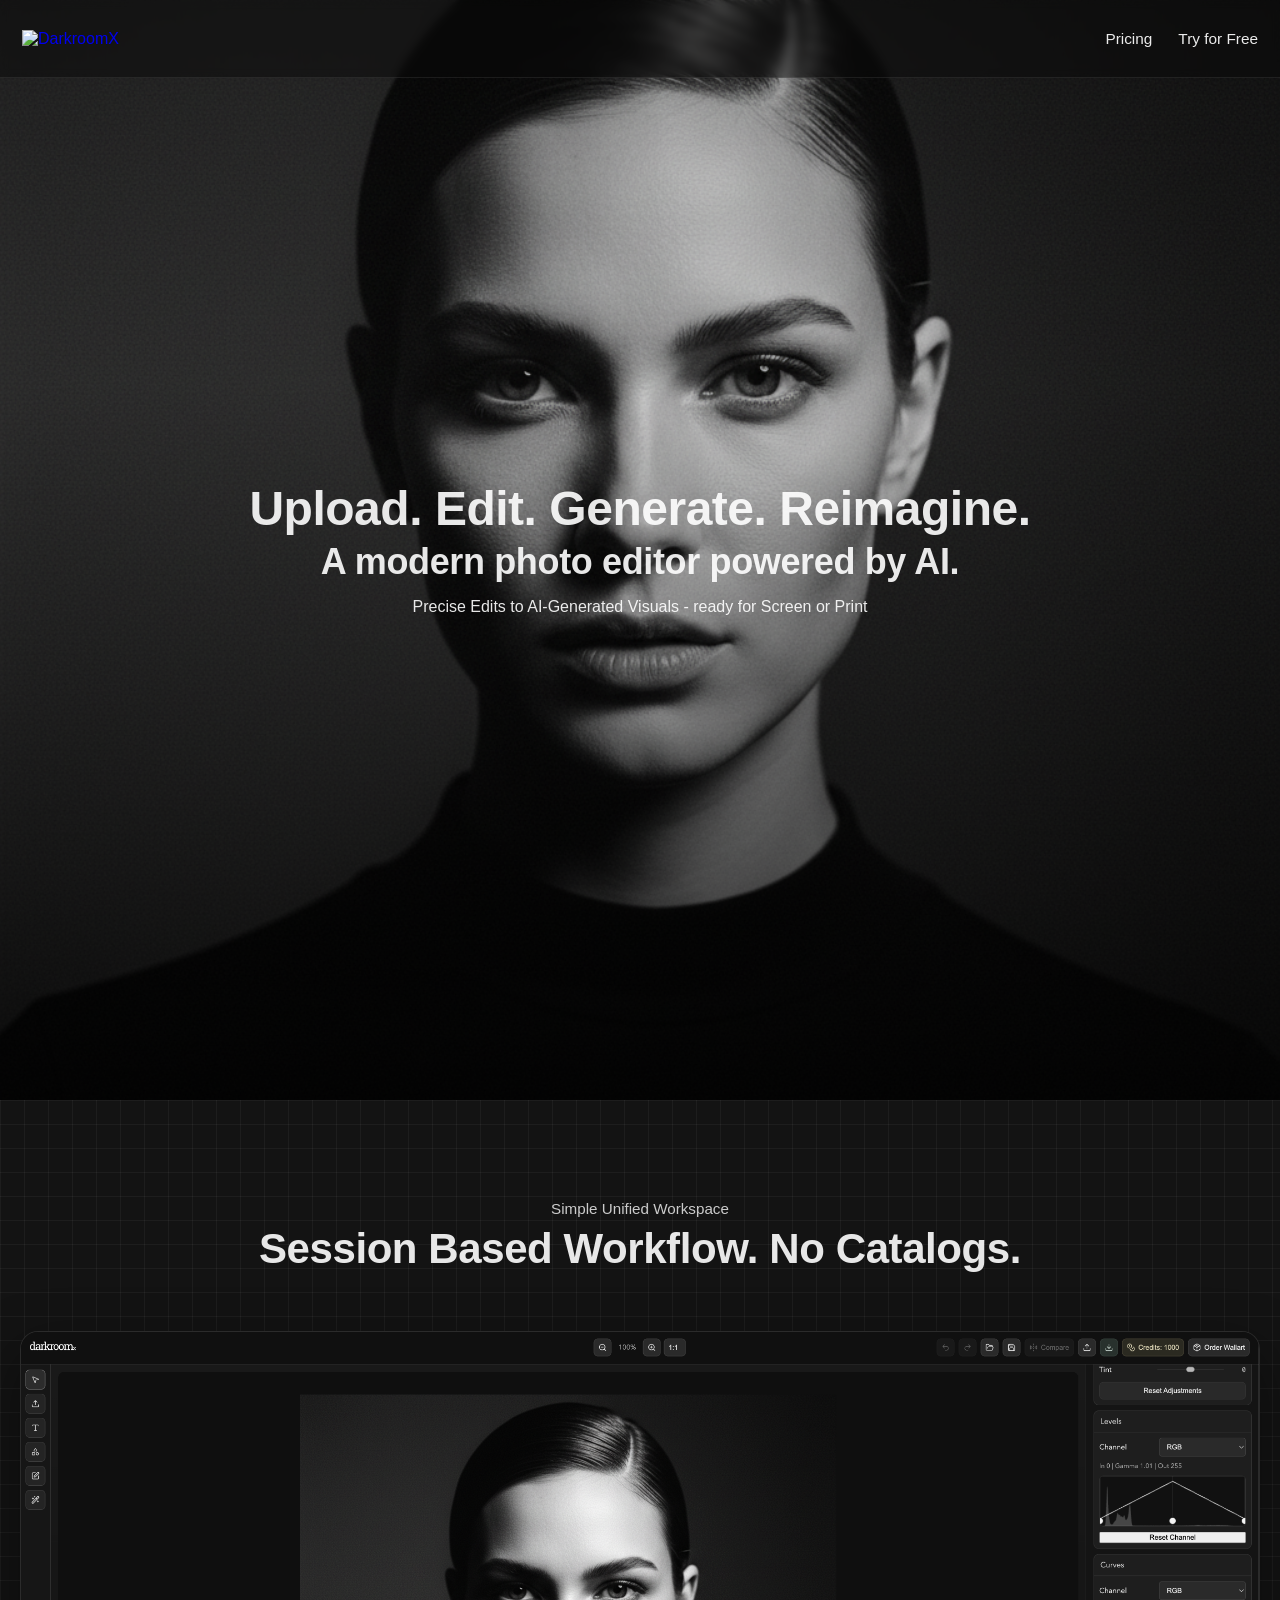
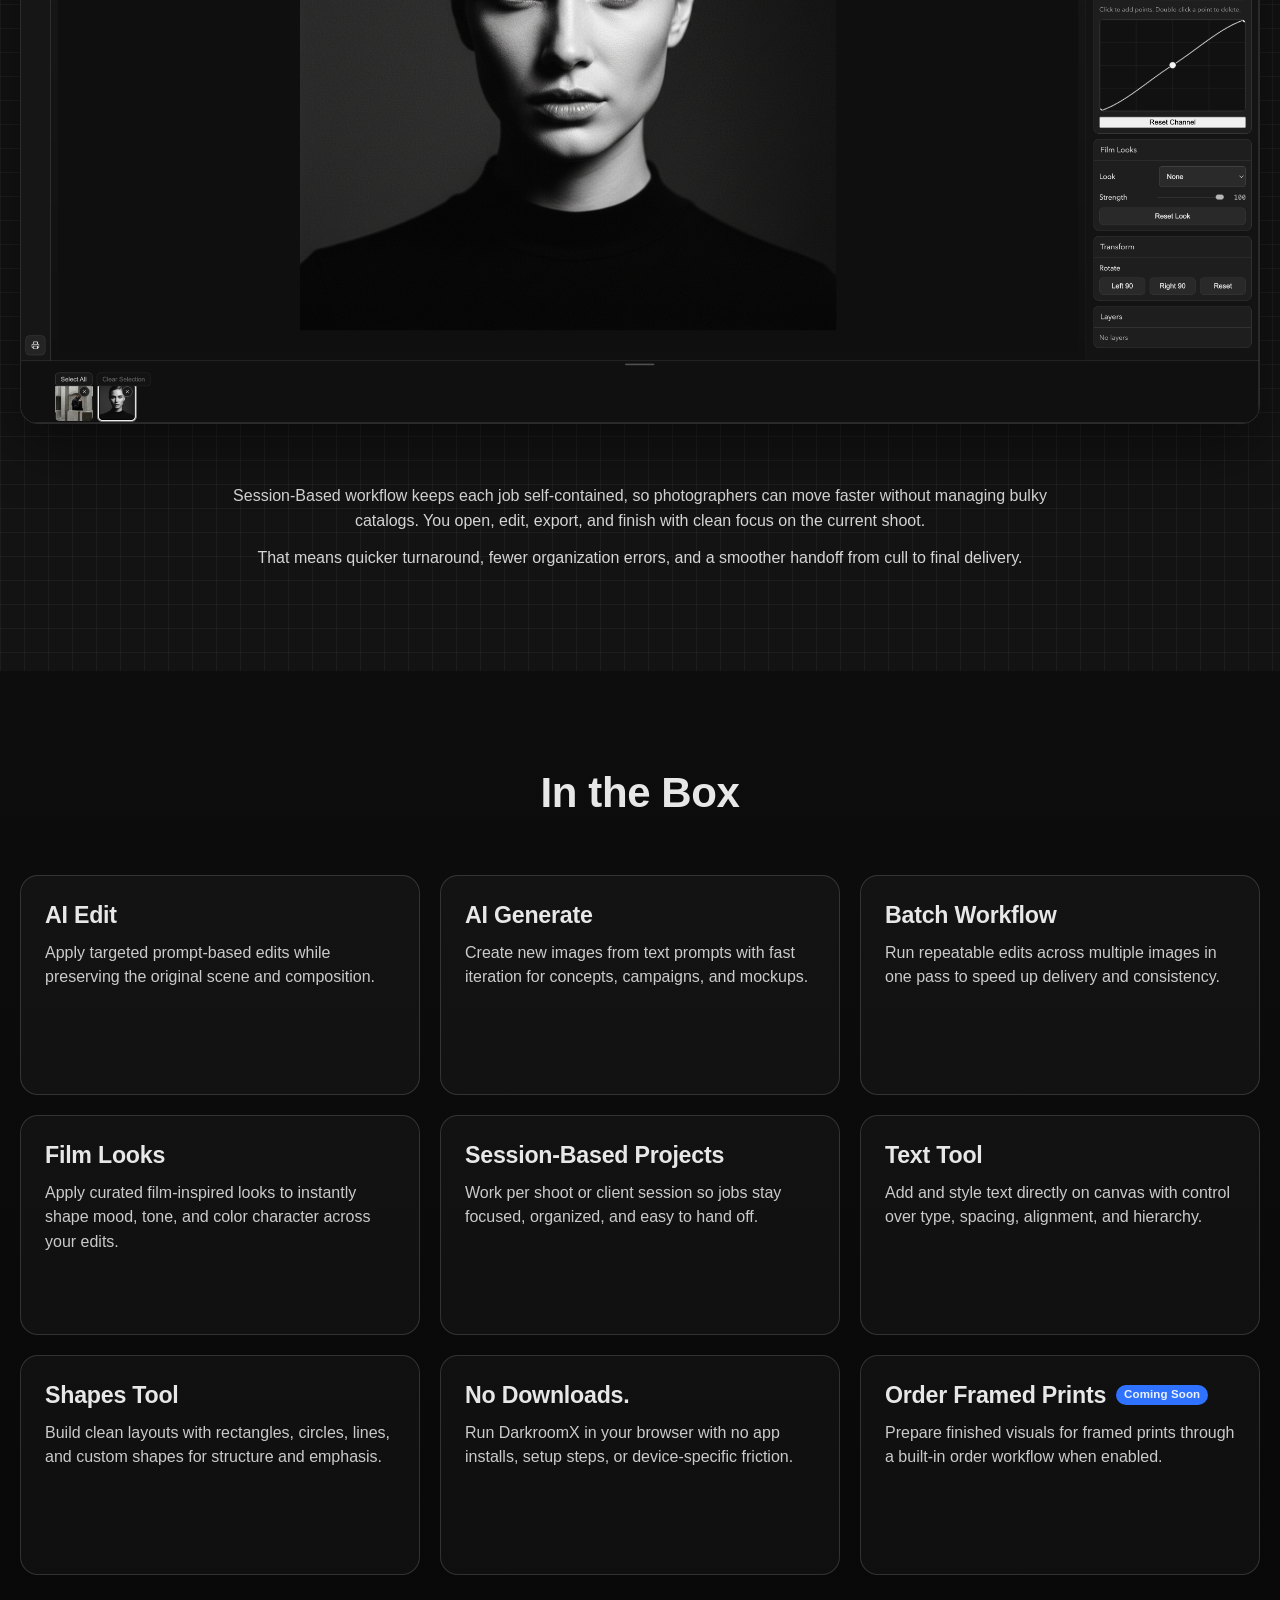
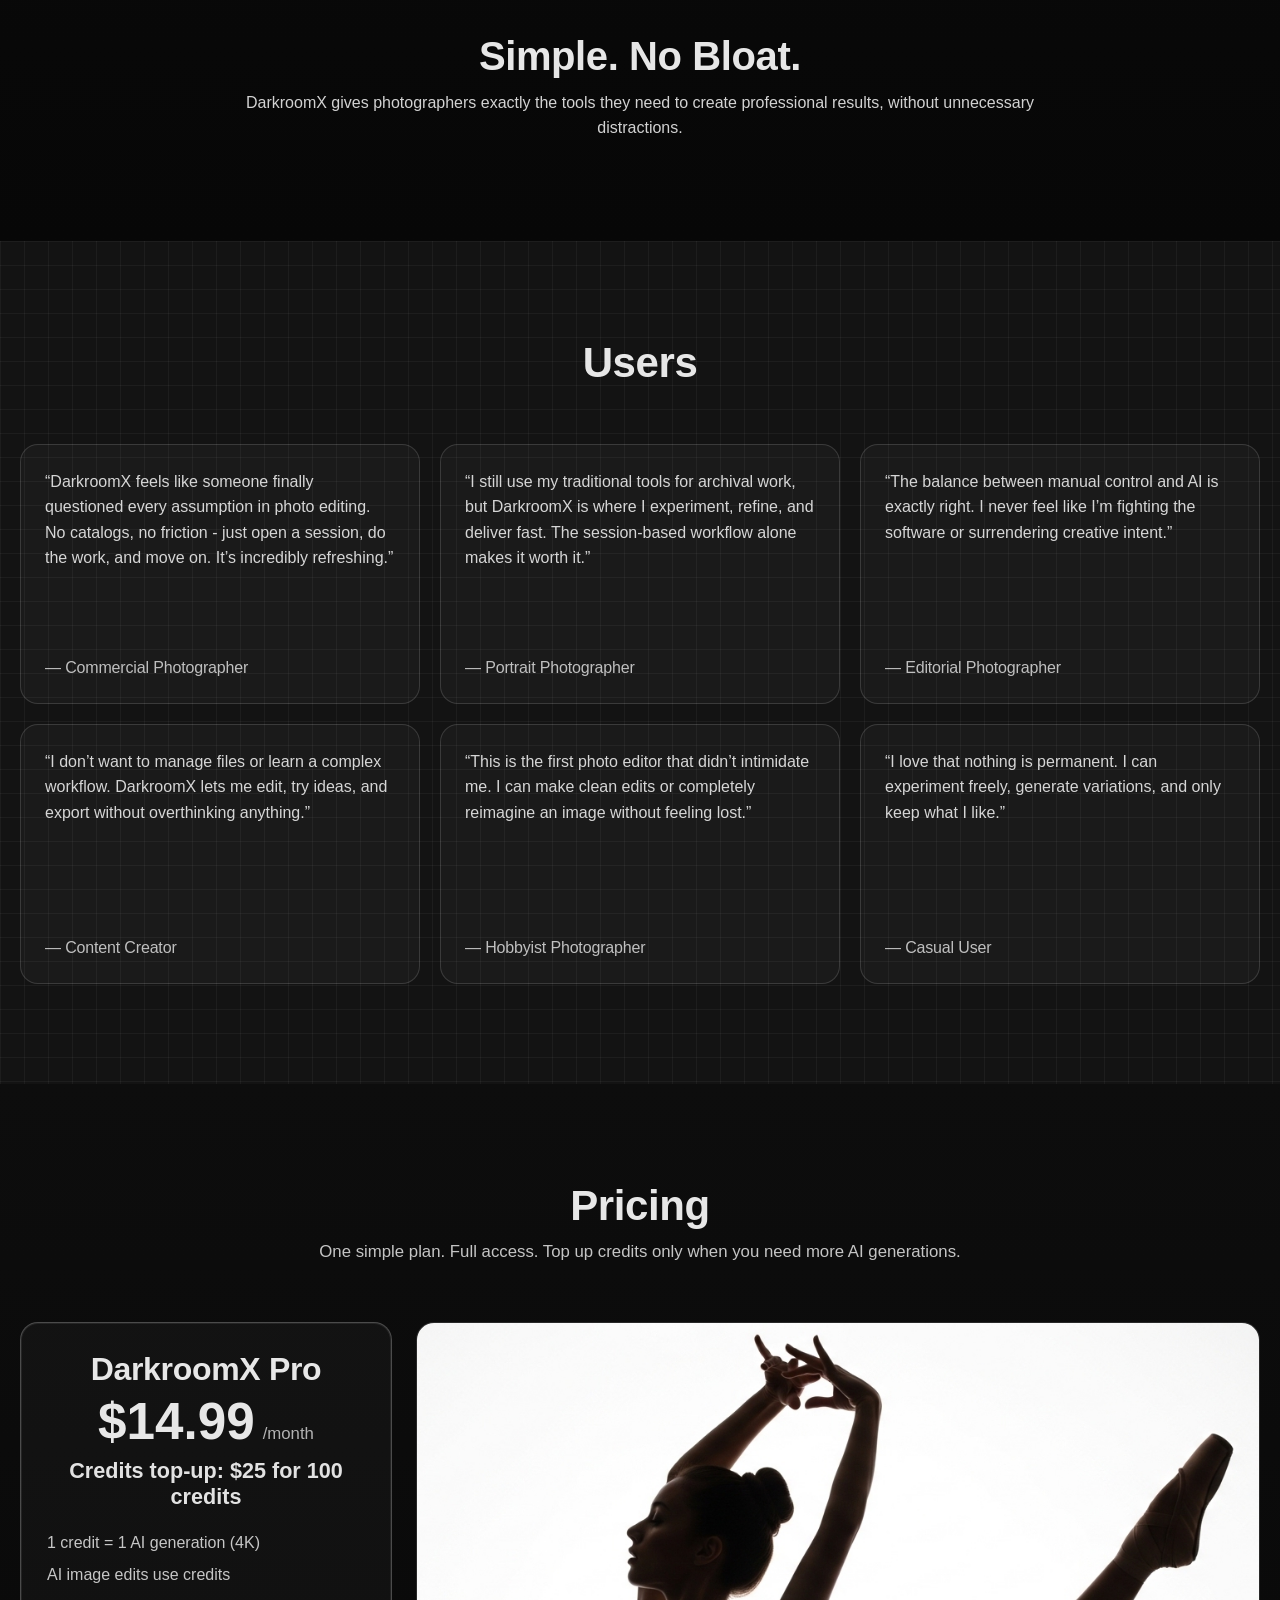
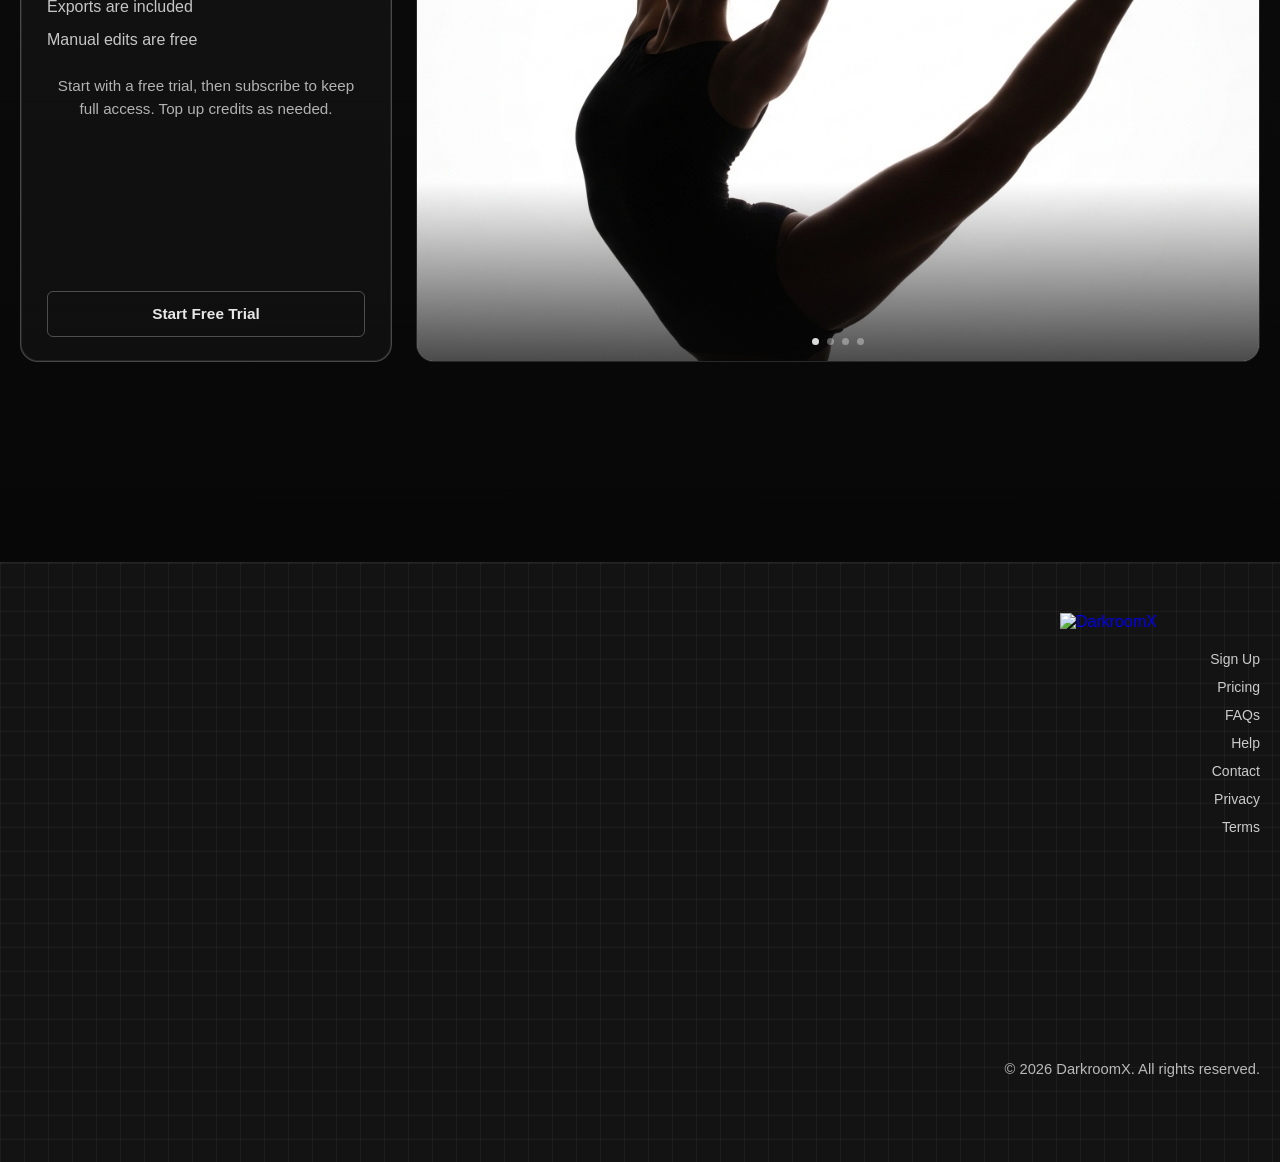
==== index.html @ 685188e3 "Update feature card to No Downloads copy" ====
<!doctype html>
<html lang="en">
  <head>
    <meta charset="UTF-8" />
    <meta name="viewport" content="width=device-width, initial-scale=1.0" />
    <title>DarkroomX - AI Photo Editor for Modern Photography</title>
    <meta
      name="description"
      content="Edit, Generate, and Reimagine Photos with DarkroomX. A modern AI-powered Photo Editor with Session-Based Workflow. No Catalogs. Zero Bloat."
    />
    <meta name="robots" content="index,follow" />
    <link rel="canonical" href="https://www.darkroomx.com/" />
    <meta property="og:type" content="website" />
    <meta property="og:site_name" content="DarkroomX" />
    <meta property="og:title" content="DarkroomX - AI Photo Editor for Modern Photography" />
    <meta
      property="og:description"
      content="Edit, Generate, and Reimagine Photos with DarkroomX. A modern AI-powered Photo Editor with Session-Based Workflow. No Catalogs. Zero Bloat."
    />
    <meta property="og:url" content="https://www.darkroomx.com/" />
    <meta property="og:image" content="https://www.darkroomx.com/assets/Share.png" />
    <meta property="og:image:alt" content="DarkroomX - AI Photo Editor for Modern Photography" />
    <meta name="twitter:card" content="summary_large_image" />
    <meta name="twitter:title" content="DarkroomX - AI Photo Editor for Modern Photography" />
    <meta
      name="twitter:description"
      content="Edit, Generate, and Reimagine Photos with DarkroomX. A modern AI-powered Photo Editor with Session-Based Workflow. No Catalogs. Zero Bloat."
    />
    <meta name="twitter:image" content="https://www.darkroomx.com/assets/Share.png" />
    <link rel="icon" type="image/svg+xml" href="/assets/darkroomx-favicon.svg" />
    <link rel="stylesheet" href="styles.css" />
  </head>
  <body class="landing-page">
    <main class="landing-shell">
      <header class="landing-nav">
        <a class="landing-brand" href="/" aria-label="DarkroomX Home">
          <img src="/assets/darkroomx-logo-white.svg" alt="DarkroomX" class="landing-brand-logo" />
        </a>
        <nav class="landing-nav-links" aria-label="Primary">
          <a href="#pricing">Pricing</a>
          <a class="landing-cta-link" href="/signup">Try for Free</a>
        </nav>
      </header>

      <section class="landing-hero" role="img" aria-label="DarkroomX hero image">
        <div class="landing-overlay"></div>
        <div class="landing-hero-copy">
          <h1>Upload. Edit. Generate. Reimagine.</h1>
          <h2>A modern photo editor powered by AI.</h2>
          <p>Precise Edits to AI-Generated Visuals - ready for Screen or Print</p>
        </div>
      </section>

      <section class="landing-app-ui" aria-label="DarkroomX app interface preview">
        <div class="landing-app-ui-copy">
          <p>Simple Unified Workspace</p>
          <h1>Session Based Workflow. No Catalogs.</h1>
        </div>
        <div class="landing-app-ui-inner" data-reveal>
          <img src="/assets/app-ui-02.png" alt="DarkroomX app interface" class="landing-app-ui-image" />
        </div>
        <div class="landing-app-ui-copy landing-app-ui-copy-bottom">
          <p>
            Session-Based workflow keeps each job self-contained, so photographers can move faster without managing bulky catalogs. You open, edit, export, and finish with clean focus on the current shoot.
          </p>
          <p>
            That means quicker turnaround, fewer organization errors, and a smoother handoff from cull to final delivery.
          </p>
        </div>
      </section>

      <section class="landing-features" aria-label="DarkroomX features">
        <div class="landing-features-inner">
          <div class="landing-features-copy">
            <h1>In the Box</h1>
          </div>

          <div class="landing-features-grid">
            <article class="landing-feature-card">
              <h3>AI Edit</h3>
              <p>Apply targeted prompt-based edits while preserving the original scene and composition.</p>
            </article>
            <article class="landing-feature-card">
              <h3>AI Generate</h3>
              <p>Create new images from text prompts with fast iteration for concepts, campaigns, and mockups.</p>
            </article>
            <article class="landing-feature-card">
              <h3>Batch Workflow</h3>
              <p>Run repeatable edits across multiple images in one pass to speed up delivery and consistency.</p>
            </article>
            <article class="landing-feature-card">
              <h3>Film Looks</h3>
              <p>Apply curated film-inspired looks to instantly shape mood, tone, and color character across your edits.</p>
            </article>
            <article class="landing-feature-card">
              <h3>Session-Based Projects</h3>
              <p>Work per shoot or client session so jobs stay focused, organized, and easy to hand off.</p>
            </article>
            <article class="landing-feature-card">
              <h3>Text Tool</h3>
              <p>Add and style text directly on canvas with control over type, spacing, alignment, and hierarchy.</p>
            </article>
            <article class="landing-feature-card">
              <h3>Shapes Tool</h3>
              <p>Build clean layouts with rectangles, circles, lines, and custom shapes for structure and emphasis.</p>
            </article>
            <article class="landing-feature-card">
              <h3>No Downloads.</h3>
              <p>Run DarkroomX in your browser with no app installs, setup steps, or device-specific friction.</p>
            </article>
            <article class="landing-feature-card">
              <div class="landing-feature-title-row">
                <h3>Order Framed Prints</h3>
                <span class="landing-feature-badge">Coming Soon</span>
              </div>
              <p>Prepare finished visuals for framed prints through a built-in order workflow when enabled.</p>
            </article>
          </div>

          <div class="landing-features-footer">
            <h2>Simple. No Bloat.</h2>
            <p>
              DarkroomX gives photographers exactly the tools they need to create professional results, without unnecessary distractions.
            </p>
          </div>
        </div>
      </section>

      <section class="landing-users" aria-label="DarkroomX users">
        <div class="landing-users-inner">
          <div class="landing-users-copy">
            <h1>Users</h1>
          </div>

          <div class="landing-users-grid">
            <article class="landing-user-card">
              <p>
                “DarkroomX feels like someone finally questioned every assumption in photo editing. No catalogs, no friction - just open a session, do the work, and move on. It’s incredibly refreshing.”
              </p>
              <h3>— Commercial Photographer</h3>
            </article>

            <article class="landing-user-card">
              <p>
                “I still use my traditional tools for archival work, but DarkroomX is where I experiment, refine, and deliver fast. The session-based workflow alone makes it worth it.”
              </p>
              <h3>— Portrait Photographer</h3>
            </article>

            <article class="landing-user-card">
              <p>
                “The balance between manual control and AI is exactly right. I never feel like I’m fighting the software or surrendering creative intent.”
              </p>
              <h3>— Editorial Photographer</h3>
            </article>

            <article class="landing-user-card">
              <p>
                “I don’t want to manage files or learn a complex workflow. DarkroomX lets me edit, try ideas, and export without overthinking anything.”
              </p>
              <h3>— Content Creator</h3>
            </article>

            <article class="landing-user-card">
              <p>
                “This is the first photo editor that didn’t intimidate me. I can make clean edits or completely reimagine an image without feeling lost.”
              </p>
              <h3>— Hobbyist Photographer</h3>
            </article>

            <article class="landing-user-card">
              <p>
                “I love that nothing is permanent. I can experiment freely, generate variations, and only keep what I like.”
              </p>
              <h3>— Casual User</h3>
            </article>
          </div>
        </div>
      </section>

      <section id="pricing" class="landing-pricing" aria-label="DarkroomX pricing">
        <div class="landing-pricing-inner">
          <div class="landing-pricing-copy">
            <h1>Pricing</h1>
            <p>One simple plan. Full access. Top up credits only when you need more AI generations.</p>
          </div>

          <div class="landing-pricing-layout">
            <article class="landing-pricing-card landing-pricing-single-card is-featured">
              <h3>DarkroomX Pro</h3>
              <div class="landing-pricing-price">$14.99<span>/month</span></div>
              <div class="landing-pricing-credits">Credits top-up: $25 for 100 credits</div>
              <ul>
                <li>1 credit = 1 AI generation (4K)</li>
                <li>AI image edits use credits</li>
                <li>Exports are included</li>
                <li>Manual edits are free</li>
              </ul>
              <p class="landing-pricing-note">Start with a free trial, then subscribe to keep full access. Top up credits as needed.</p>
              <div class="landing-pricing-actions">
                <a href="/signup" class="landing-pricing-btn">Start Free Trial</a>
              </div>
            </article>

            <aside class="pricing-slideshow" aria-label="DarkroomX gallery preview">
              <div class="pricing-slideshow-track" id="landingPricingSlideshowTrack">
                <img class="pricing-slide is-active" src="/assets/slideshow/02.jpeg" alt="DarkroomX example image 02" loading="eager" decoding="async" />
                <img class="pricing-slide" src="/assets/slideshow/07.jpeg" alt="DarkroomX example image 07" loading="lazy" decoding="async" />
                <img class="pricing-slide" src="/assets/slideshow/08.jpeg" alt="DarkroomX example image 08" loading="lazy" decoding="async" />
                <img class="pricing-slide" src="/assets/slideshow/09.jpeg" alt="DarkroomX example image 09" loading="lazy" decoding="async" />
              </div>
              <div class="pricing-slideshow-dots" id="landingPricingSlideshowDots" aria-hidden="true">
                <span class="is-active"></span>
                <span></span>
                <span></span>
                <span></span>
              </div>
            </aside>
          </div>
        </div>
      </section>

      <footer class="landing-footer" aria-label="DarkroomX footer">
        <div class="landing-footer-inner">
          <div class="landing-footer-top">
            <a class="landing-footer-logo-link" href="/" aria-label="DarkroomX Home">
              <img src="/assets/darkroomx-logo-white.svg" alt="DarkroomX" class="landing-footer-logo" />
            </a>
            <nav class="landing-footer-links" aria-label="Footer">
              <a href="/signup">Sign Up</a>
              <a href="#pricing">Pricing</a>
              <a href="/faqs">FAQs</a>
              <a href="/help">Help</a>
              <a href="/contact">Contact</a>
              <a href="/privacy">Privacy</a>
              <a href="/terms">Terms</a>
            </nav>
          </div>
          <div class="landing-footer-bottom">
            <p>© <span id="footerYear"></span> DarkroomX. All rights reserved.</p>
          </div>
        </div>
      </footer>
    </main>
    <script>
      (() => {
        const nav = document.querySelector(".landing-nav");
        if (!nav) return;

        let lastScrollY = window.scrollY || 0;
        const delta = 8;
        const topRevealThreshold = 80;

        const onScroll = () => {
          const currentY = window.scrollY || 0;
          const diff = currentY - lastScrollY;

          if (currentY <= topRevealThreshold) {
            nav.classList.remove("is-hidden");
            lastScrollY = currentY;
            return;
          }

          if (Math.abs(diff) < delta) return;

          if (diff > 0) {
            nav.classList.add("is-hidden");
          } else {
            nav.classList.remove("is-hidden");
          }

          lastScrollY = currentY;
        };

        window.addEventListener("scroll", onScroll, { passive: true });

        const revealItems = document.querySelectorAll("[data-reveal]");
        if (revealItems.length > 0) {
          if ("IntersectionObserver" in window) {
            const observer = new IntersectionObserver(
              (entries, obs) => {
                entries.forEach((entry) => {
                  if (!entry.isIntersecting) return;
                  entry.target.classList.add("is-visible");
                  obs.unobserve(entry.target);
                });
              },
              { threshold: 0.2, rootMargin: "0px 0px -8% 0px" },
            );
            revealItems.forEach((item) => observer.observe(item));
          } else {
            revealItems.forEach((item) => item.classList.add("is-visible"));
          }
        }

        const footerYear = document.getElementById("footerYear");
        if (footerYear) {
          footerYear.textContent = String(new Date().getFullYear());
        }

        const slideshowTrack = document.getElementById("landingPricingSlideshowTrack");
        const slideEls = slideshowTrack ? Array.from(slideshowTrack.querySelectorAll(".pricing-slide")) : [];
        const dotWrap = document.getElementById("landingPricingSlideshowDots");
        const dotEls = dotWrap ? Array.from(dotWrap.querySelectorAll("span")) : [];
        let activeSlide = 0;
        let slideTimer = null;

        const setActiveSlide = (index) => {
          if (!slideEls.length) return;
          activeSlide = (index + slideEls.length) % slideEls.length;
          slideEls.forEach((slide, i) => {
            slide.classList.toggle("is-active", i === activeSlide);
          });
          dotEls.forEach((dot, i) => {
            dot.classList.toggle("is-active", i === activeSlide);
          });
        };

        const startSlideShow = () => {
          if (slideEls.length <= 1) return;
          if (slideTimer) window.clearInterval(slideTimer);
          slideTimer = window.setInterval(() => {
            setActiveSlide(activeSlide + 1);
          }, 4200);
        };

        startSlideShow();
      })();
    </script>
  </body>
</html>
---- styles.css ----
:root {
  --bg: #141414;
  --bg-elevated: #1e1e1e;
  --line: #343434;
  --text: #ebebeb;
  --text-dim: #a3a3a3;
  --highlight: #8f8f8f;
  --toolbar-width: 58px;
  --filmstrip-height: 136px;
  --thumb-size: 100px;
  --soft-white: rgba(255, 255, 255, 0.9);
}

* {
  box-sizing: border-box;
}

html,
body {
  margin: 0;
  height: 100%;
  font-family: "Avenir Next", "Segoe UI", sans-serif;
  background: linear-gradient(180deg, #1a1a1a 0%, #101010 100%);
  color: var(--text);
  font-size: 1rem;
}

.landing-page,
.common-page {
  font-family: "Helvetica Neue", Helvetica, Inter, Arial, sans-serif;
  color: var(--soft-white);
}

.landing-page h1,
.landing-page h2,
.landing-page h3,
.common-page h1,
.common-page h2,
.common-page h3 {
  margin: 0;
  color: var(--soft-white);
  font-family: "Helvetica Neue", Helvetica, Inter, Arial, sans-serif;
  font-weight: 600;
  letter-spacing: -0.01em;
}

.landing-page h1,
.common-page h1 {
  font-size: 48px;
}

.landing-page h2,
.common-page h2 {
  font-size: 36px;
}

.landing-page h3,
.common-page h3 {
  font-size: 24px;
}

.landing-page {
  min-height: 100vh;
  overflow-x: hidden;
  overflow-y: auto;
}

.landing-shell {
  min-height: 100vh;
  background: #070707;
}

.common-shell {
  min-height: 100vh;
  background: #070707;
}

.common-blank-section {
  min-height: 800px;
  padding: 178px 20px 100px;
  background: linear-gradient(180deg, #0d0d0d 0%, #070707 100%);
}

.common-page-inner {
  width: min(980px, 100%);
  margin: 0 auto;
}

.admin-page .common-page-inner {
  width: min(1800px, 100%);
}

.common-page-inner h1 {
  margin: 0 0 60px;
  text-align: left;
  color: var(--soft-white);
}

.common-notfound-copy {
  margin: 12px 0 18px;
  color: rgba(255, 255, 255, 0.74);
  font-size: 1rem;
}

.common-notfound-link {
  display: inline-flex;
  align-items: center;
  justify-content: center;
  height: 40px;
  padding: 0 14px;
  border: 1px solid rgba(255, 255, 255, 0.24);
  border-radius: 6px;
  color: rgba(255, 255, 255, 0.92);
  text-decoration: none;
  font-size: 0.92rem;
  font-weight: 600;
}

.legal-content {
  margin-top: 0;
  max-width: 980px;
  margin-left: auto;
  margin-right: auto;
}

.legal-content h2 {
  margin: 26px 0 10px;
  font-size: 1.45rem;
  line-height: 1.2;
  color: var(--soft-white);
}

.legal-content p {
  margin: 0 0 12px;
  color: rgba(255, 255, 255, 0.8);
  font-size: 1rem;
  line-height: 1.6;
}

.legal-content ul {
  margin: 0 0 12px;
  padding-left: 20px;
}

.legal-content li {
  margin: 0 0 8px;
  color: rgba(255, 255, 255, 0.8);
  line-height: 1.6;
}

.legal-content a {
  color: rgba(255, 255, 255, 0.92);
}

.contact-form-wrap {
  width: 100%;
  max-width: 100%;
  margin-left: auto;
  margin-right: auto;
}

.contact-form-intro {
  margin: 0 0 28px;
  color: rgba(255, 255, 255, 0.76);
  font-size: 1rem;
}

.contact-form {
  display: grid;
  gap: 10px;
}

.contact-form label {
  color: rgba(255, 255, 255, 0.78);
  font-size: 0.88rem;
}

.contact-form input,
.contact-form textarea {
  width: 100%;
  border: 1px solid rgba(255, 255, 255, 0.22);
  border-radius: 6px;
  background: rgba(255, 255, 255, 0.02);
  color: rgba(255, 255, 255, 0.92);
  padding: 11px 12px;
  font: inherit;
}

.contact-form textarea {
  resize: vertical;
  min-height: 180px;
}

.contact-submit-btn {
  margin-top: 8px;
  height: 44px;
  border-radius: 6px;
  border: 1px solid rgba(255, 255, 255, 0.28);
  background: transparent;
  color: rgba(255, 255, 255, 0.94);
  font-size: 0.95rem;
  font-weight: 600;
  cursor: pointer;
}

.contact-submit-btn:disabled {
  opacity: 0.55;
  cursor: default;
}

.contact-status {
  margin: 8px 0 0;
  min-height: 20px;
  color: rgba(255, 255, 255, 0.74);
  font-size: 0.92rem;
}

.contact-hp {
  position: absolute;
  left: -9999px;
  width: 1px;
  height: 1px;
  opacity: 0;
  pointer-events: none;
}

.admin-topbar {
  display: flex;
  align-items: center;
  justify-content: space-between;
  gap: 14px;
}

.admin-logout-btn {
  width: auto;
  min-width: 120px;
  padding: 0 14px;
}

.admin-placeholder {
  border: 1px solid rgba(255, 255, 255, 0.16);
  border-radius: 8px;
  min-height: 420px;
  padding: 18px;
  background: rgba(255, 255, 255, 0.02);
}

.admin-table-head {
  display: flex;
  align-items: center;
  justify-content: space-between;
  gap: 12px;
  margin-bottom: 10px;
}

.admin-table-head h2 {
  margin: 0;
  font-size: 1.05rem;
  font-weight: 600;
}

.admin-refresh-btn {
  margin-top: 0;
  width: auto;
  min-width: 112px;
  padding: 0 14px;
}

.admin-users-status {
  margin: 0 0 10px;
  min-height: 20px;
  color: rgba(255, 255, 255, 0.75);
  font-size: 0.9rem;
}

.admin-table-wrap {
  border: 1px solid rgba(255, 255, 255, 0.12);
  border-radius: 8px;
  overflow: auto;
}

.admin-users-table {
  width: 100%;
  border-collapse: collapse;
}

.admin-users-table th,
.admin-users-table td {
  padding: 11px 12px;
  border-bottom: 1px solid rgba(255, 255, 255, 0.08);
  text-align: left;
  font-size: 0.9rem;
  vertical-align: middle;
}

.admin-users-table thead th {
  color: rgba(255, 255, 255, 0.86);
  font-weight: 600;
  white-space: nowrap;
}

.admin-users-table tbody td {
  color: rgba(255, 255, 255, 0.76);
}

.admin-users-table tbody tr:last-child td {
  border-bottom: 0;
}

.admin-col-actions {
  width: 190px;
}

.admin-cell-email {
  font-size: 0.86rem;
}

.admin-cell-input {
  width: 100%;
  min-width: 0;
  height: 36px;
  border-radius: 6px;
  border: 1px solid rgba(255, 255, 255, 0.16);
  background: rgba(10, 10, 10, 0.52);
  color: rgba(255, 255, 255, 0.92);
  padding: 0 10px;
  font: inherit;
}

.admin-cell-input-number {
  max-width: 116px;
}

.admin-actions-cell {
  display: flex;
  align-items: center;
  gap: 8px;
}

.admin-row-save-btn,
.admin-row-email-btn,
.admin-row-delete-btn {
  height: 34px;
  border-radius: 6px;
  border: 1px solid rgba(255, 255, 255, 0.2);
  background: transparent;
  color: rgba(255, 255, 255, 0.9);
  cursor: pointer;
}

.admin-row-save-btn {
  min-width: 60px;
  padding: 0 10px;
}

.admin-row-email-btn {
  width: 34px;
  padding: 0;
  font-size: 0.95rem;
  line-height: 1;
}

.admin-row-delete-btn {
  width: 34px;
  padding: 0;
  font-size: 0.95rem;
  line-height: 1;
}

.admin-empty-cell {
  color: rgba(255, 255, 255, 0.64);
  text-align: center;
}

.admin-email-modal[hidden] {
  display: none;
}

.admin-email-modal {
  position: fixed;
  inset: 0;
  z-index: 40;
  display: grid;
  place-items: center;
  padding: 20px;
}

.admin-email-modal-backdrop {
  position: absolute;
  inset: 0;
  background: rgba(0, 0, 0, 0.65);
  backdrop-filter: blur(2px);
}

.admin-email-dialog {
  position: relative;
  width: min(700px, 100%);
  border: 1px solid rgba(255, 255, 255, 0.18);
  border-radius: 8px;
  background: linear-gradient(180deg, #1a1a1a 0%, #131313 100%);
  box-shadow: 0 28px 90px rgba(0, 0, 0, 0.55);
}

.admin-email-dialog-head {
  display: flex;
  align-items: center;
  justify-content: space-between;
  gap: 10px;
  padding: 14px 16px;
  border-bottom: 1px solid rgba(255, 255, 255, 0.12);
}

.admin-email-dialog-head h2 {
  margin: 0;
  font-size: 1rem;
  font-weight: 600;
}

.admin-email-close-btn {
  width: 32px;
  height: 32px;
  border-radius: 6px;
  border: 1px solid rgba(255, 255, 255, 0.2);
  background: rgba(255, 255, 255, 0.04);
  color: rgba(255, 255, 255, 0.86);
  cursor: pointer;
}

.admin-email-dialog-body {
  padding: 16px;
}

.admin-email-form {
  display: grid;
  gap: 10px;
}

.admin-email-form label {
  color: rgba(255, 255, 255, 0.76);
  font-size: 0.86rem;
}

.admin-email-form input,
.admin-email-form textarea {
  width: 100%;
  border: 1px solid rgba(255, 255, 255, 0.2);
  border-radius: 6px;
  background: rgba(255, 255, 255, 0.02);
  color: rgba(255, 255, 255, 0.92);
  font: inherit;
}

.admin-email-form input {
  height: 40px;
  padding: 0 12px;
}

.admin-email-form textarea {
  min-height: 220px;
  padding: 10px 12px;
  resize: vertical;
}

.admin-email-form input[readonly] {
  opacity: 0.95;
}

.admin-email-status {
  margin: 2px 0 0;
  min-height: 18px;
  color: rgba(255, 255, 255, 0.72);
  font-size: 0.88rem;
}

.admin-email-send-btn {
  width: 180px;
  margin-top: 2px;
}

.landing-nav {
  position: fixed;
  inset: 0 0 auto 0;
  z-index: 4;
  height: 78px;
  display: flex;
  align-items: center;
  justify-content: space-between;
  padding: 0 22px;
  background: rgba(10, 10, 10, 0.48);
  border-bottom: 1px solid rgba(255, 255, 255, 0.08);
  backdrop-filter: blur(4px);
  transition: transform 220ms ease, opacity 220ms ease;
  will-change: transform, opacity;
}

.landing-nav.is-hidden {
  transform: translateY(-100%);
  opacity: 0;
  pointer-events: none;
}

.landing-brand {
  display: inline-flex;
  align-items: center;
  text-decoration: none;
}

.landing-brand-logo {
  display: block;
  width: 129px;
  max-width: 100%;
  height: auto;
}

.landing-nav-links {
  display: flex;
  align-items: center;
  gap: 26px;
}

.landing-nav-links a {
  color: rgba(255, 255, 255, 0.92);
  text-decoration: none;
  font-size: 0.96rem;
  font-weight: 500;
}

.landing-cta-link {
  padding: 0;
  border: 0;
  border-radius: 0;
}

.landing-hero {
  position: relative;
  min-height: 1100px;
  background:
    url("/assets/hero-image-01.png") center center / cover no-repeat,
    linear-gradient(170deg, #0f1014 0%, #07080b 42%, #050607 100%);
  overflow: hidden;
}

@media (max-width: 1100px) {
  .landing-hero {
    min-height: 920px;
  }
}

.landing-overlay {
  position: absolute;
  inset: 0;
  background:
    linear-gradient(180deg, rgba(0, 0, 0, 0.28) 0%, rgba(0, 0, 0, 0.18) 35%, rgba(0, 0, 0, 0.74) 100%);
  backdrop-filter: blur(0.2px);
}

.landing-hero-copy {
  position: absolute;
  z-index: 2;
  left: 50%;
  top: 50%;
  transform: translate(-50%, -50%);
  width: min(860px, calc(100% - 40px));
  text-align: center;
}

.landing-hero-copy h1 {
  margin-bottom: 8px;
  line-height: 1.02;
  text-wrap: balance;
}

.landing-hero-copy h2 {
  margin-bottom: 16px;
  line-height: 1.1;
  font-weight: 600;
  text-wrap: balance;
}

.landing-hero-copy p {
  margin: 0 auto;
  max-width: 640px;
  font-size: 1rem;
  color: var(--soft-white);
}

.landing-app-ui {
  background-color: #131313;
  background-image:
    linear-gradient(rgba(255, 255, 255, 0.045) 1px, transparent 1px),
    linear-gradient(90deg, rgba(255, 255, 255, 0.045) 1px, transparent 1px);
  background-size: 24px 24px;
  background-position: 0 0, 0 0;
  min-height: 800px;
  padding: 100px 20px;
}

.landing-app-ui-inner {
  width: min(1260px, 100%);
  margin: 0 auto;
  border: 1px solid rgba(255, 255, 255, 0.12);
  border-radius: 18px;
  overflow: hidden;
  background: #0e0e0e;
  box-shadow: 0 22px 60px rgba(0, 0, 0, 0.45);
}

.landing-app-ui-inner[data-reveal] {
  opacity: 0;
  transform: translateY(26px) scale(0.985);
  filter: blur(2px);
  transition: opacity 620ms ease, transform 620ms ease, filter 620ms ease;
}

.landing-app-ui-inner[data-reveal].is-visible {
  opacity: 1;
  transform: translateY(0) scale(1);
  filter: blur(0);
}

.landing-app-ui-copy {
  width: min(980px, 100%);
  margin: 0 auto 60px;
  padding: 0 12px;
  text-align: center;
}

.landing-app-ui-copy p {
  margin: 0 0 10px;
  color: rgba(255, 255, 255, 0.78);
  font-size: 0.95rem;
}

.landing-app-ui-copy h1 {
  margin: 0;
  font-size: 42px;
  line-height: 1.04;
  color: var(--soft-white);
}

.landing-app-ui-image {
  display: block;
  width: 100%;
  height: auto;
}

.landing-app-ui-copy-bottom {
  margin: 60px auto 0;
}

.landing-app-ui-copy-bottom p {
  margin: 0 auto 12px;
  max-width: 860px;
  font-size: 1rem;
  line-height: 1.55;
  color: rgba(255, 255, 255, 0.82);
}

.landing-app-ui-copy-bottom p:last-child {
  margin-bottom: 0;
}

.landing-features {
  background: linear-gradient(180deg, #0d0d0d 0%, #070707 100%);
  min-height: 800px;
  padding: 100px 20px;
}

.landing-features-inner {
  width: min(1400px, 100%);
  margin: 0 auto;
}

.landing-features-copy {
  width: min(980px, 100%);
  margin: 0 auto 60px;
  padding: 0 12px;
  text-align: center;
}

.landing-features-copy h1 {
  margin: 0;
  font-size: 42px;
  line-height: 1.04;
  color: var(--soft-white);
}

.landing-features-grid {
  display: grid;
  grid-template-columns: repeat(3, minmax(0, 1fr));
  gap: 20px;
}

.landing-feature-card {
  min-height: 220px;
  border: 1px solid rgba(255, 255, 255, 0.14);
  border-radius: 18px;
  background: rgba(255, 255, 255, 0.03);
  padding: 26px 24px;
}

.landing-feature-card h3 {
  margin: 0 0 12px;
  font-size: 1.45rem;
  color: var(--soft-white);
}

.landing-feature-title-row {
  display: flex;
  align-items: center;
  gap: 10px;
  flex-wrap: wrap;
  margin-bottom: 12px;
}

.landing-feature-title-row h3 {
  margin: 0;
}

.landing-feature-badge {
  display: inline-flex;
  align-items: center;
  justify-content: center;
  padding: 4px 8px;
  border-radius: 999px;
  background: #2f72ff;
  color: #eaf2ff;
  font-size: 0.72rem;
  line-height: 1;
  font-weight: 600;
  letter-spacing: 0.01em;
}

.landing-feature-card p {
  margin: 0;
  color: rgba(255, 255, 255, 0.78);
  font-size: 1rem;
  line-height: 1.55;
}

.landing-features-footer {
  width: min(980px, 100%);
  margin: 60px auto 0;
  padding: 0 12px;
  text-align: center;
}

.landing-features-footer h2 {
  margin: 0 0 14px;
  font-size: 40px;
  line-height: 1.06;
  color: var(--soft-white);
}

.landing-features-footer p {
  margin: 0 auto;
  max-width: 860px;
  color: rgba(255, 255, 255, 0.82);
  font-size: 1rem;
  line-height: 1.55;
}

.landing-users {
  background-color: #131313;
  background-image:
    linear-gradient(rgba(255, 255, 255, 0.045) 1px, transparent 1px),
    linear-gradient(90deg, rgba(255, 255, 255, 0.045) 1px, transparent 1px);
  background-size: 24px 24px;
  background-position: 0 0, 0 0;
  min-height: 800px;
  padding: 100px 20px;
}

.landing-users-inner {
  width: min(1400px, 100%);
  margin: 0 auto;
}

.landing-users-copy {
  width: min(980px, 100%);
  margin: 0 auto 60px;
  padding: 0 12px;
  text-align: center;
}

.landing-users-copy h1 {
  margin: 0;
  font-size: 42px;
  line-height: 1.04;
  color: var(--soft-white);
}

.landing-users-grid {
  display: grid;
  grid-template-columns: repeat(3, minmax(0, 1fr));
  gap: 20px;
}

.landing-user-card {
  min-height: 260px;
  border: 1px solid rgba(255, 255, 255, 0.14);
  border-radius: 18px;
  background: rgba(255, 255, 255, 0.03);
  padding: 24px;
  display: flex;
  flex-direction: column;
  justify-content: space-between;
  gap: 18px;
}

.landing-user-card p {
  margin: 0;
  color: rgba(255, 255, 255, 0.82);
  font-size: 1rem;
  line-height: 1.58;
}

.landing-user-card h3 {
  margin: 0;
  font-size: 1rem;
  line-height: 1.4;
  font-weight: 500;
  color: rgba(255, 255, 255, 0.72);
}

.landing-pricing {
  background: linear-gradient(180deg, #0d0d0d 0%, #070707 100%);
  min-height: 800px;
  padding: 100px 20px 100px;
}

.landing-pricing-inner {
  width: min(1400px, 100%);
  margin: 0 auto;
}

.landing-pricing-copy {
  width: min(980px, 100%);
  margin: 0 auto 60px;
  padding: 0 12px;
  text-align: center;
}

.landing-pricing-copy h1 {
  margin: 0 0 14px;
  font-size: 42px;
  line-height: 1.04;
  color: var(--soft-white);
}

.landing-pricing-copy p {
  margin: 0;
  color: rgba(255, 255, 255, 0.76);
  font-size: 1.05rem;
}

.landing-pricing-manage-btn {
  margin-top: 20px;
  height: 42px;
  padding: 0 18px;
  border-radius: 6px;
  border: 1px solid rgba(255, 255, 255, 0.26);
  background: transparent;
  color: rgba(255, 255, 255, 0.9);
  font: inherit;
  font-size: 0.94rem;
  font-weight: 600;
  cursor: pointer;
}

.landing-pricing-grid {
  display: grid;
  grid-template-columns: repeat(3, minmax(0, 1fr));
  gap: 20px;
}

.landing-pricing-layout {
  display: grid;
  grid-template-columns: minmax(320px, 30%) minmax(0, 70%);
  gap: 24px;
  align-items: stretch;
  margin-bottom: 100px;
}

.landing-pricing-card {
  position: relative;
  border: 1px solid rgba(255, 255, 255, 0.12);
  border-radius: 18px;
  background: rgba(255, 255, 255, 0.03);
  padding: 30px 26px 24px;
  min-height: 520px;
  display: flex;
  flex-direction: column;
}

.landing-pricing-single-card {
  min-height: 620px;
}

.landing-pricing-card h3 {
  margin: 0 0 10px;
  font-size: 2rem;
  line-height: 1.05;
  text-align: center;
  color: var(--soft-white);
}

.landing-pricing-price {
  font-size: 3.2rem;
  font-weight: 700;
  line-height: 1;
  text-align: center;
  color: var(--soft-white);
}

.landing-pricing-price span {
  margin-left: 8px;
  font-size: 1.05rem;
  font-weight: 500;
  color: rgba(255, 255, 255, 0.68);
}

.landing-pricing-credits {
  margin: 10px 0 22px;
  text-align: center;
  font-size: 1.35rem;
  font-weight: 600;
  color: rgba(255, 255, 255, 0.88);
}

.landing-pricing-card ul {
  margin: 0 0 24px;
  padding: 0;
  list-style: none;
  display: grid;
  gap: 10px;
}

.landing-pricing-card li {
  color: rgba(255, 255, 255, 0.76);
  font-size: 1rem;
  line-height: 1.4;
}

.landing-pricing-note {
  margin: 0 0 24px;
  color: rgba(255, 255, 255, 0.68);
  font-size: 0.95rem;
  line-height: 1.5;
  text-align: center;
}

.landing-pricing-btn {
  margin-top: auto;
  display: inline-flex;
  align-items: center;
  justify-content: center;
  width: 100%;
  height: 46px;
  border-radius: 6px;
  text-decoration: none;
  color: rgba(255, 255, 255, 0.9);
  font-weight: 600;
  font-size: 0.96rem;
  border: 1px solid rgba(255, 255, 255, 0.26);
  background: transparent;
}

.landing-pricing-actions {
  margin-top: auto;
  display: grid;
  gap: 10px;
}

.landing-pricing-card.is-featured {
  border-color: rgba(255, 255, 255, 0.24);
  box-shadow: 0 0 0 1px rgba(255, 255, 255, 0.08) inset;
}

.landing-pricing-badge {
  position: absolute;
  top: -14px;
  left: 50%;
  transform: translateX(-50%);
  padding: 6px 14px;
  border-radius: 999px;
  background: rgba(255, 255, 255, 0.14);
  color: rgba(255, 255, 255, 0.9);
  font-size: 0.78rem;
  font-weight: 600;
}

.pricing-slideshow {
  position: relative;
  border: 1px solid rgba(255, 255, 255, 0.13);
  border-radius: 18px;
  min-height: 640px;
  overflow: hidden;
  background: #090909;
}

.pricing-slideshow-track {
  position: relative;
  width: 100%;
  height: 100%;
}

.pricing-slide {
  position: absolute;
  inset: 0;
  width: 100%;
  height: 100%;
  object-fit: cover;
  object-position: center;
  opacity: 0;
  transform: scale(1.03);
  transition:
    opacity 820ms ease,
    transform 1800ms ease;
}

.pricing-slide.is-active {
  opacity: 1;
  transform: scale(1);
}

.pricing-slideshow::after {
  content: "";
  position: absolute;
  inset: auto 0 0;
  height: 28%;
  background: linear-gradient(180deg, rgba(7, 7, 7, 0) 0%, rgba(7, 7, 7, 0.72) 100%);
  pointer-events: none;
}

.pricing-slideshow-dots {
  position: absolute;
  left: 50%;
  bottom: 16px;
  transform: translateX(-50%);
  display: inline-flex;
  gap: 8px;
  z-index: 2;
}

.pricing-slideshow-dots span {
  width: 7px;
  height: 7px;
  border-radius: 999px;
  background: rgba(255, 255, 255, 0.34);
}

.pricing-slideshow-dots span.is-active {
  background: rgba(255, 255, 255, 0.86);
}

.landing-footer {
  background-color: #131313;
  background-image:
    linear-gradient(rgba(255, 255, 255, 0.045) 1px, transparent 1px),
    linear-gradient(90deg, rgba(255, 255, 255, 0.045) 1px, transparent 1px);
  background-size: 24px 24px;
  background-position: 0 0, 0 0;
  min-height: 600px;
  padding: 50px 20px;
  border-top: 1px solid rgba(255, 255, 255, 0.08);
}

.landing-footer-inner {
  width: min(1400px, 100%);
  margin: 0 auto;
  min-height: calc(600px - 136px);
  display: flex;
  flex-direction: column;
  justify-content: space-between;
  align-items: flex-end;
}

.landing-footer-top {
  display: flex;
  flex-direction: column;
  align-items: flex-end;
  gap: 20px;
  width: 100%;
  padding-bottom: 24px;
  margin-bottom: 24px;
}

.landing-footer-logo-link {
  display: inline-flex;
  align-items: center;
  text-decoration: none;
}

.landing-footer-logo {
  display: block;
  width: 200px;
  max-width: 100%;
  height: auto;
}

.landing-footer-links {
  display: flex;
  flex-direction: column;
  align-items: flex-end;
  gap: 12px;
  text-align: right;
}

.landing-footer-links a {
  color: rgba(255, 255, 255, 0.78);
  text-decoration: none;
  font-size: 14px;
}

.landing-footer-links a:hover {
  color: rgba(255, 255, 255, 0.64);
}

.landing-footer-bottom {
  display: flex;
  flex-direction: column;
  align-items: flex-end;
  gap: 10px;
  width: 100%;
}

.landing-footer-bottom p {
  margin: 0;
  color: rgba(255, 255, 255, 0.7);
  font-size: 0.92rem;
  text-align: right;
}

@media (max-width: 780px) {
  .landing-nav {
    height: 68px;
    padding: 0 14px;
  }

  .landing-hero {
    min-height: 760px;
    background:
      url("/assets/hero-image-01.png") center center / cover no-repeat,
      linear-gradient(170deg, #0f1014 0%, #07080b 45%, #050607 100%);
  }

  .landing-brand-logo {
    width: 99px;
  }

  .landing-nav-links {
    gap: 12px;
  }

  .landing-nav-links a {
    font-size: 0.84rem;
  }

  .landing-hero-copy {
    width: calc(100% - 32px);
  }

  .landing-hero-copy p {
    max-width: none;
  }

  .common-blank-section {
    min-height: 800px;
    padding: 110px 20px 56px;
  }

  .landing-app-ui {
    padding: 34px 14px 56px;
  }

  .landing-app-ui-copy {
    margin-bottom: 16px;
    padding: 0 8px;
  }

  .landing-app-ui-copy h1 {
    font-size: 30px;
  }

  .landing-features {
    padding: 34px 14px 56px;
  }

  .landing-features-copy {
    margin-bottom: 24px;
    padding: 0 8px;
  }

  .landing-features-copy h1 {
    font-size: 30px;
  }

  .landing-features-grid {
    grid-template-columns: 1fr;
    gap: 14px;
  }

  .landing-feature-card {
    min-height: 0;
    padding: 20px 18px;
  }

  .landing-features-footer {
    margin-top: 34px;
    padding: 0 8px;
  }

  .landing-features-footer h2 {
    font-size: 30px;
  }

  .landing-users {
    padding: 34px 14px 56px;
  }

  .landing-users-copy {
    margin-bottom: 24px;
    padding: 0 8px;
  }

  .landing-users-copy h1 {
    font-size: 30px;
  }

  .landing-users-grid {
    grid-template-columns: 1fr;
    gap: 14px;
  }

  .landing-user-card {
    min-height: 0;
    padding: 20px 18px;
  }

  .landing-pricing {
    padding: 34px 14px 56px;
  }

  .landing-pricing-copy {
    margin-bottom: 24px;
    padding: 0 8px;
  }

  .landing-pricing-copy h1 {
    font-size: 30px;
  }

  .landing-pricing-grid,
  .landing-pricing-layout {
    grid-template-columns: 1fr;
    gap: 14px;
  }

  .landing-pricing-layout {
    margin-bottom: 56px;
  }

  .landing-pricing-card,
  .landing-pricing-single-card {
    min-height: 0;
    padding: 24px 18px 20px;
  }

  .landing-pricing-card h3 {
    font-size: 1.6rem;
  }

  .landing-pricing-price {
    font-size: 2.5rem;
  }

  .landing-pricing-credits {
    font-size: 1.15rem;
  }

  .pricing-slideshow {
    min-height: 420px;
  }

  .landing-footer {
    padding: 44px 14px 32px;
    min-height: 0;
  }

  .landing-footer-top {
    align-items: flex-end;
    gap: 12px;
    padding-bottom: 18px;
    margin-bottom: 18px;
  }

  .landing-footer-links {
    gap: 10px;
  }

  .landing-footer-bottom {
    align-items: flex-end;
    gap: 10px;
  }
}

@media (min-width: 781px) and (max-width: 1120px) {
  .landing-features-grid {
    grid-template-columns: repeat(2, minmax(0, 1fr));
  }

  .landing-users-grid {
    grid-template-columns: repeat(2, minmax(0, 1fr));
  }

  .landing-pricing-grid {
    grid-template-columns: repeat(2, minmax(0, 1fr));
  }

  .landing-pricing-layout {
    grid-template-columns: minmax(0, 1fr);
    margin-bottom: 72px;
  }

  .pricing-slideshow {
    min-height: 520px;
  }
}

@media (max-width: 768px) {
  .landing-page h1,
  .landing-page h2,
  .landing-page h3,
  .common-page h1,
  .common-page h2,
  .common-page h3 {
    font-size: 18px;
  }
}

@media (prefers-reduced-motion: reduce) {
  .landing-app-ui-inner[data-reveal] {
    opacity: 1;
    transform: none;
    filter: none;
    transition: none;
  }
}

.signup-page {
  min-height: 100vh;
  background-color: #131313;
  background-image:
    linear-gradient(rgba(255, 255, 255, 0.045) 1px, transparent 1px),
    linear-gradient(90deg, rgba(255, 255, 255, 0.045) 1px, transparent 1px);
  background-size: 24px 24px;
}

.signup-shell {
  min-height: 100vh;
  width: min(1200px, 100%);
  margin: 0 auto;
  padding: 40px 20px;
  display: flex;
  flex-direction: column;
  align-items: center;
  justify-content: center;
  gap: 20px;
}

.signup-back {
  color: rgba(255, 255, 255, 0.74);
  text-decoration: none;
  font-size: 14px;
}

.signup-card {
  width: min(480px, 100%);
  border: 1px solid rgba(255, 255, 255, 0.15);
  border-radius: 16px;
  background: rgba(255, 255, 255, 0.03);
  padding: 36px 28px;
  text-align: center;
}

.signup-logo {
  width: 172px;
  max-width: 100%;
  height: auto;
  display: block;
  margin: 0 auto 18px;
}

.signup-card h1 {
  margin: 0 0 12px;
  color: var(--soft-white);
  font-size: 36px;
}

.signup-card p {
  margin: 0 0 22px;
  color: rgba(255, 255, 255, 0.78);
  font-size: 1rem;
}

.signup-google-btn {
  display: inline-flex;
  width: 100%;
  height: 46px;
  align-items: center;
  justify-content: center;
  border: 1px solid rgba(255, 255, 255, 0.3);
  border-radius: 6px;
  color: rgba(255, 255, 255, 0.94);
  text-decoration: none;
  font-weight: 600;
  background: rgba(255, 255, 255, 0.02);
}

.app-shell {
  display: grid;
  grid-template-rows: 64px 1fr var(--filmstrip-height);
  height: 100vh;
}

.topbar {
  display: grid;
  grid-template-columns: 1fr auto 1fr;
  align-items: center;
  gap: 10px;
  padding: 0 18px;
  border-bottom: 1px solid var(--line);
  background: rgba(16, 16, 16, 0.92);
  backdrop-filter: blur(6px);
}

.topbar-left {
  justify-self: start;
}

.topbar-center {
  justify-self: center;
}

.topbar-right {
  display: flex;
  align-items: center;
  gap: 8px;
  justify-self: end;
}

.topbar h1 {
  margin: 0;
  font-size: 1rem;
  letter-spacing: 0.03em;
  font-weight: 500;
}

.topbar-brand-link {
  display: inline-flex;
  align-items: center;
  text-decoration: none;
}

.topbar-logo {
  display: block;
  width: 88px;
  max-width: 100%;
  height: auto;
}

.zoom-controls {
  display: flex;
  align-items: center;
  gap: 6px;
}

.zoom-level {
  min-width: 48px;
  text-align: center;
  font-size: 0.82rem;
  color: var(--text-dim);
}

.icon-btn {
  cursor: pointer;
  background: #2a2a2a;
  color: var(--text);
  border: 1px solid #414141;
  border-radius: 8px;
  min-width: 34px;
  height: 34px;
  display: grid;
  place-items: center;
  font-weight: 500;
  font-size: 0.82rem;
  padding: 0 8px;
}

.icon-btn-text {
  min-width: 42px;
  display: inline-flex;
  align-items: center;
  gap: 6px;
}

.icon-btn.is-disabled {
  opacity: 0.35;
  pointer-events: none;
}

.icon-btn svg {
  width: 16px;
  height: 16px;
}

.icon-btn-export {
  background: #28312d;
  border-color: #3a4741;
  color: #c8d7cf;
}

.icon-btn-export:hover:not(:disabled) {
  background: #2d3833;
  border-color: #46564e;
}

.credits-btn {
  background: #2b2a21;
  border-color: #4c4939;
  color: #d9d2b2;
}

.credits-btn.is-depleted {
  background: #302525;
  border-color: #5a3d3d;
  color: #e7c4c4;
}

.upload-icon-btn {
  cursor: pointer;
  background: #2a2a2a;
  color: var(--text);
  border: 1px solid #414141;
  border-radius: 8px;
  width: 34px;
  height: 34px;
  display: grid;
  place-items: center;
}

.upload-icon-btn svg {
  width: 16px;
  height: 16px;
}

#folderInput {
  display: none;
}

.workspace {
  display: grid;
  grid-template-columns: var(--toolbar-width) 1fr 330px;
  min-height: 0;
}

.left-toolbar {
  position: relative;
  border-right: 1px solid var(--line);
  background: #161616;
  padding: 10px 8px;
  display: flex;
  flex-direction: column;
  align-items: center;
  gap: 8px;
}

.tool-btn {
  width: 38px;
  height: 38px;
  border-radius: 8px;
  border: 1px solid #3e3e3e;
  background: #242424;
  color: #d8d8d8;
  display: grid;
  place-items: center;
  padding: 0;
  cursor: pointer;
}

.tool-btn.is-active {
  border-color: #737373;
  background: #2c2c2c;
}

.tool-btn.is-disabled {
  opacity: 0.35;
  pointer-events: none;
}

.tool-btn--bottom {
  margin-top: auto;
}

.shape-flyout {
  position: absolute;
  left: calc(100% + 8px);
  top: 150px;
  display: grid;
  gap: 6px;
  padding: 8px;
  border: 1px solid var(--line);
  border-radius: 10px;
  background: #202020;
  z-index: 8;
}

.shape-option-btn {
  width: 34px;
  height: 34px;
  border-radius: 7px;
  border: 1px solid #4a4a4a;
  background: #2a2a2a;
  color: #d8d8d8;
  display: grid;
  place-items: center;
  padding: 0;
  cursor: pointer;
}

.shape-option-btn .lucide {
  width: 15px;
  height: 15px;
}

.tool-btn svg {
  width: 16px;
  height: 16px;
}

.canvas-panel {
  border-right: 1px solid var(--line);
  padding: 14px;
  min-height: 0;
}

.empty-state {
  border: 2px dashed var(--line);
  border-radius: 12px;
  height: 100%;
  display: flex;
  align-items: center;
  justify-content: center;
  color: var(--text-dim);
}

.empty-state-content {
  display: grid;
  gap: 14px;
  text-align: center;
  max-width: 520px;
  padding: 0 16px;
}

.empty-state-content p {
  margin: 0;
}

.empty-state-actions {
  display: flex;
  gap: 10px;
  justify-content: center;
  flex-wrap: wrap;
}

.empty-state-actions button {
  border: 1px solid #3f3f3f;
  background: #1e1e1e;
  color: #d5d5d5;
  border-radius: 8px;
  padding: 8px 12px;
  font-size: 0.82rem;
}

.preview-wrap {
  width: 100%;
  height: 100%;
  display: grid;
  place-items: center;
  position: relative;
  border-radius: 12px;
  background: #0f0f0f;
  overflow: auto;
}

.preview-wrap.pan-ready {
  cursor: grab;
}

.preview-wrap.is-panning {
  cursor: grabbing;
}

.preview-wrap img {
  width: auto;
  max-width: 100%;
  max-height: 100%;
  object-fit: contain;
  transform-origin: center center;
  transition: filter 120ms linear, transform 140ms ease-out;
}

.overlay-layer {
  position: absolute;
  inset: 0;
  pointer-events: auto;
}

.snap-guide {
  position: absolute;
  pointer-events: none;
  z-index: 2000;
  opacity: 0.85;
}

.snap-guide-v {
  top: 0;
  bottom: 0;
  width: 1px;
  background: rgba(236, 236, 236, 0.7);
}

.snap-guide-h {
  left: 0;
  right: 0;
  height: 1px;
  background: rgba(236, 236, 236, 0.7);
}

.text-overlay {
  position: absolute;
  transform: translate(-50%, -50%);
  color: #ffffff;
  line-height: 1.1;
  white-space: pre-wrap;
  cursor: move;
  pointer-events: auto;
  max-width: 80%;
  min-width: 20px;
  user-select: text;
  padding: 2px;
}

.text-overlay.is-selected {
  outline: 1px dashed #8f8f8f;
  outline-offset: 4px;
}

.text-overlay.is-secondary-selected {
  outline: 1px dashed #6f6f6f;
  outline-offset: 4px;
}

.text-overlay.is-editing {
  cursor: text;
}

.shape-overlay {
  position: absolute;
  transform: translate(-50%, -50%);
  cursor: move;
  pointer-events: auto;
}

.shape-overlay.is-selected {
  outline: 1px dashed #8f8f8f;
  outline-offset: 4px;
}

.shape-overlay.is-secondary-selected {
  outline: 1px dashed #6f6f6f;
  outline-offset: 4px;
}

.shape-overlay svg {
  width: 100%;
  height: 100%;
  display: block;
}

.text-resize-handle,
.shape-resize-handle {
  position: absolute;
  width: 10px;
  height: 10px;
  border-radius: 50%;
  border: 1px solid #8f8f8f;
  background: #1a1a1a;
}

.text-resize-handle[data-corner="nw"],
.shape-resize-handle[data-corner="nw"] {
  left: -8px;
  top: -8px;
  cursor: nwse-resize;
}

.text-resize-handle[data-corner="ne"],
.shape-resize-handle[data-corner="ne"] {
  right: -8px;
  top: -8px;
  cursor: nesw-resize;
}

.text-resize-handle[data-corner="sw"],
.shape-resize-handle[data-corner="sw"] {
  left: -8px;
  bottom: -8px;
  cursor: nesw-resize;
}

.text-resize-handle[data-corner="se"],
.shape-resize-handle[data-corner="se"] {
  right: -8px;
  bottom: -8px;
  cursor: nwse-resize;
}

.inspector-panel {
  padding: 14px;
  background: rgba(20, 20, 20, 0.92);
  overflow: auto;
}

.inspector-panel h2 {
  margin: 0 0 12px;
  font-size: 0.97rem;
  letter-spacing: 0.02em;
  font-weight: 400;
  color: var(--text-dim);
}

.inspector-section {
  margin: 0 0 10px;
  border: 1px solid var(--line);
  border-radius: 10px;
  background: var(--bg-elevated);
  overflow: hidden;
}

.inspector-section summary {
  list-style: none;
  cursor: pointer;
  padding: 10px 12px;
  font-size: 0.9rem;
  font-weight: 400;
  color: #d0d0d0;
  border-bottom: 1px solid transparent;
  user-select: none;
}

.inspector-section summary::-webkit-details-marker {
  display: none;
}

.inspector-section[open] summary {
  border-bottom-color: var(--line);
}

.section-body {
  padding: 10px;
}

.hidden-panel {
  display: none;
}

.selection-panel.disabled {
  opacity: 0.42;
  pointer-events: none;
}

.meta-block {
  margin: 0;
  border: 1px solid #3a3a3a;
  border-radius: 8px;
  padding: 10px;
  background: #252525;
}

.meta-block p {
  margin: 6px 0;
  font-size: 0.85rem;
}

.meta-key {
  color: var(--text-dim);
  font-weight: 400;
}

.controls {
  display: grid;
  gap: 10px;
}

.tone-canvas {
  width: 100%;
  border: 1px solid #2f2f2f;
  border-radius: 8px;
  background: #101010;
  display: block;
}

.tone-canvas-curves {
  min-height: 176px;
}

.tone-readout {
  font-size: 0.76rem;
  color: #a9a9a9;
  letter-spacing: 0.01em;
}

.tone-help {
  font-size: 0.74rem;
  color: #919191;
}

.tone-filter-defs {
  position: absolute;
  width: 0;
  height: 0;
  overflow: hidden;
  pointer-events: none;
}

.control-row {
  display: grid;
  grid-template-columns: 1fr 1.3fr 34px;
  align-items: center;
  gap: 10px;
}

.control-row label {
  font-size: 0.86rem;
}

.control-row select {
  width: 100%;
  background: #2a2a2a;
  color: var(--text);
  border: 1px solid #444444;
  border-radius: 6px;
  min-height: 36px;
  padding: 6px 10px;
}

.control-row input[type="range"] {
  width: 100%;
  -webkit-appearance: none;
  appearance: none;
  background: transparent;
}

.control-row input[type="range"]:focus {
  outline: none;
}

.control-row input[type="range"]::-webkit-slider-runnable-track {
  height: 1px;
  background: #3a3a3a;
  border-radius: 999px;
}

.control-row input[type="range"]::-webkit-slider-thumb {
  -webkit-appearance: none;
  appearance: none;
  width: 16px;
  height: 10px;
  border-radius: 999px;
  background: #b8b8b8;
  border: 1px solid #8a8a8a;
  margin-top: -5px;
}

.control-row input[type="range"]::-moz-range-track {
  height: 1px;
  background: #3a3a3a;
  border: none;
  border-radius: 999px;
}

.control-row input[type="range"]::-moz-range-thumb {
  width: 16px;
  height: 10px;
  border-radius: 999px;
  background: #b8b8b8;
  border: 1px solid #8a8a8a;
}

.control-row span {
  text-align: right;
  font-family: Menlo, monospace;
  font-size: 0.8rem;
  color: var(--text-dim);
}

.text-control-row {
  grid-template-columns: 1fr 1.6fr;
}

.text-control-row select,
.text-control-row input[type="color"] {
  width: 100%;
  background: #2a2a2a;
  color: var(--text);
  border: 1px solid #444444;
  border-radius: 6px;
  min-height: 36px;
  padding: 6px 10px;
}

#filmLookSelect {
  min-height: 40px;
}

.text-control-row input[type="color"] {
  padding: 2px;
}

#resetBtn {
  margin-top: 4px;
  border: 1px solid var(--line);
  background: #292929;
  color: var(--text);
  border-radius: 8px;
  padding: 8px 10px;
  cursor: pointer;
  font-weight: 400;
}

#rotateLeftBtn,
#rotateRightBtn,
#resetRotationBtn,
#filmLookResetBtn {
  border: 1px solid var(--line);
  background: #292929;
  color: var(--text);
  border-radius: 8px;
  padding: 8px 10px;
  cursor: pointer;
  font-weight: 400;
}

.rotate-row {
  display: grid;
  gap: 8px;
}

.rotate-label {
  font-size: 0.86rem;
}

.rotate-actions {
  display: grid;
  grid-template-columns: 1fr 1fr 1fr;
  gap: 8px;
}

.histogram-block {
  border: 1px solid #3a3a3a;
  border-radius: 10px;
  padding: 8px;
  background: #252525;
}

#histogramCanvas {
  width: 100%;
  height: 100px;
  display: block;
  border-radius: 6px;
  background: #101010;
}

.layers-panel-list {
  display: grid;
  gap: 8px;
}

.layer-row {
  display: grid;
  grid-template-columns: auto 1fr auto;
  gap: 8px;
  align-items: center;
  padding: 6px 8px;
  border: 1px solid #353535;
  border-radius: 8px;
  background: #1a1a1a;
}

.layer-row.is-selected {
  border-color: #d2d2d2;
  box-shadow: 0 0 0 1px rgba(210, 210, 210, 0.36);
}

.layer-row.is-drag-over {
  border-color: #f0f0f0;
  box-shadow: 0 0 0 1px rgba(240, 240, 240, 0.5);
}

.layer-row.is-dragging {
  opacity: 0.6;
}

.layer-drag-handle {
  width: 20px;
  height: 20px;
  border: 1px solid #3f3f3f;
  border-radius: 6px;
  background: #151515;
  color: #9f9f9f;
  display: grid;
  place-items: center;
  cursor: grab;
}

.layer-drag-handle:active {
  cursor: grabbing;
}

.layer-drag-handle .lucide {
  width: 11px;
  height: 11px;
}

.layer-name {
  width: 100%;
  min-width: 0;
  border: none;
  background: transparent;
  color: #dddddd;
  font-size: 0.82rem;
  outline: none;
}

.layer-actions {
  display: flex;
  align-items: center;
  gap: 4px;
}

.layer-btn {
  width: 22px;
  height: 22px;
  border: 1px solid #3f3f3f;
  background: #151515;
  color: #bdbdbd;
  border-radius: 6px;
  display: grid;
  place-items: center;
  padding: 0;
}

.layer-btn:disabled {
  opacity: 0.4;
  cursor: not-allowed;
}

.layer-btn .lucide {
  width: 12px;
  height: 12px;
}

.layers-empty {
  color: var(--text-dim);
  font-size: 0.8rem;
}

.filmstrip-panel {
  display: grid;
  grid-template-rows: 14px 1fr;
  border-top: 1px solid var(--line);
  background: rgba(16, 16, 16, 0.95);
}
.filmstrip-body {
  min-height: 0;
  display: flex;
  flex-direction: column;
}

.filmstrip-handle {
  cursor: ns-resize;
  position: relative;
}

.filmstrip-handle::before {
  content: "";
  position: absolute;
  left: 50%;
  top: 5px;
  transform: translateX(-50%);
  width: 56px;
  height: 3px;
  border-radius: 999px;
  background: #505050;
}

.filmstrip-actions {
  display: flex;
  align-items: center;
  gap: 8px;
  padding: 8px 8px 0 calc(var(--toolbar-width) + 8px);
}

.filmstrip-actions button {
  height: 26px;
  padding: 0 10px;
  border-radius: 7px;
  border: 1px solid #3f3f3f;
  background: #181818;
  color: #b8b8b8;
  font-size: 12px;
}

.filmstrip-actions button:disabled {
  opacity: 0.45;
  cursor: not-allowed;
}

.filmstrip {
  display: flex;
  gap: 10px;
  overflow-x: auto;
  overflow-y: hidden;
  flex: 1;
  align-items: center;
  padding: 8px 8px 14px calc(var(--toolbar-width) + 8px);
  scrollbar-gutter: stable;
}

.thumb-item {
  position: relative;
  flex: 0 0 auto;
}

.thumb {
  width: var(--thumb-size);
  height: var(--thumb-size);
  border-radius: 8px;
  border: 2px solid transparent;
  background-size: cover;
  background-position: center;
  cursor: pointer;
}

.thumb.is-pending {
  background: repeating-linear-gradient(135deg, #222222 0px, #222222 8px, #1a1a1a 8px, #1a1a1a 16px);
}

.thumb.selected {
  border-color: #cbcbcb;
  box-shadow: 0 0 0 1px rgba(0, 0, 0, 0.78) inset, 0 0 0 1px rgba(210, 210, 210, 0.48);
}

.thumb.primary {
  border-color: #f0f0f0;
  box-shadow: 0 0 0 1px rgba(0, 0, 0, 0.85) inset, 0 0 0 2px rgba(240, 240, 240, 0.42);
}

.thumb:disabled {
  cursor: wait;
  opacity: 0.75;
}

.thumb-delete {
  position: absolute;
  top: 6px;
  right: 6px;
  width: 20px;
  height: 20px;
  border-radius: 50%;
  border: 1px solid #585858;
  background: rgba(25, 25, 25, 0.88);
  color: #d4d4d4;
  cursor: pointer;
  display: grid;
  place-items: center;
  padding: 0;
}

.thumb-delete svg {
  width: 11px;
  height: 11px;
}

.thumb-edited-badge {
  position: absolute;
  top: 6px;
  left: 6px;
  width: 20px;
  height: 20px;
  border-radius: 50%;
  border: 1px solid #585858;
  background: rgba(25, 25, 25, 0.88);
  color: #d4d4d4;
  display: grid;
  place-items: center;
  pointer-events: none;
}

.thumb-edited-badge .lucide {
  width: 11px;
  height: 11px;
}

.thumb-generated-badge {
  position: absolute;
  bottom: 6px;
  right: 6px;
  width: 10px;
  height: 10px;
  border-radius: 50%;
  border: 1px solid #0a160c;
  background: #3bbf52;
  box-shadow: 0 0 0 1px rgba(59, 191, 82, 0.35);
  pointer-events: none;
}

.thumb-ai-badge {
  position: absolute;
  left: 6px;
  bottom: 6px;
  width: 18px;
  height: 18px;
  border-radius: 50%;
  border: 1px solid #5b5b5b;
  background: rgba(22, 22, 22, 0.9);
  color: #d7d7d7;
  display: grid;
  place-items: center;
  pointer-events: none;
}

.thumb-ai-badge .lucide {
  width: 10px;
  height: 10px;
}

.thumb-ai-badge.is-processing .lucide {
  animation: spin 0.9s linear infinite;
}

.thumb-ai-badge.is-failed {
  border-color: #6d3a3a;
  color: #f1b2b2;
}

.lucide {
  stroke: currentColor;
  fill: none;
  stroke-width: 1.9;
}

.hidden {
  display: none;
}

.modal-backdrop {
  position: fixed;
  inset: 0;
  background: rgba(0, 0, 0, 0.65);
  backdrop-filter: blur(8px);
  display: grid;
  place-items: center;
  z-index: 30;
}

.modal-backdrop.hidden-panel {
  display: none;
}

.modal-card {
  width: min(560px, calc(100vw - 32px));
  max-height: calc(100vh - 40px);
  display: grid;
  grid-template-rows: auto 1fr auto;
  border: 1px solid #424242;
  border-radius: 12px;
  background: #1d1d1d;
  overflow: hidden;
}

.modal-header {
  display: flex;
  align-items: center;
  justify-content: space-between;
  padding: 10px 12px;
  border-bottom: 1px solid var(--line);
}

.modal-header h3 {
  margin: 0;
  padding-left: 8px;
  font-size: 0.95rem;
  font-weight: 400;
}

.modal-body {
  padding: 12px;
  display: grid;
  gap: 10px;
  overflow: auto;
}

.modal-thumb {
  width: 140px;
  height: 104px;
  object-fit: cover;
  border-radius: 8px;
  border: 1px solid #4a4a4a;
  background: #111111;
}

.modal-thumb-strip {
  display: flex;
  gap: 8px;
  overflow-x: auto;
  overflow-y: hidden;
  padding: 2px 2px 4px;
}

.modal-strip-thumb {
  width: 62px;
  height: 46px;
  border-radius: 6px;
  border: 1px solid #4b4b4b;
  background-size: cover;
  background-position: center;
  background-color: #141414;
  flex: 0 0 auto;
  padding: 0;
}

.modal-strip-thumb.is-active {
  border-color: #efefef;
  box-shadow: 0 0 0 1px rgba(239, 239, 239, 0.45);
}

.modal-label {
  font-size: 0.85rem;
  color: var(--text-dim);
}

.modal-input {
  width: 100%;
  min-height: 120px;
  resize: vertical;
  border-radius: 8px;
  border: 1px solid #494949;
  background: #252525;
  color: var(--text);
  padding: 10px;
  font: inherit;
}

.modal-grid-two {
  display: grid;
  grid-template-columns: 1fr 1fr;
  gap: 10px;
}

.modal-body .text-control-row input,
.modal-body .text-control-row select {
  width: 100%;
  background: #2a2a2a;
  color: var(--text);
  border: 1px solid #444444;
  border-radius: 6px;
  min-height: 36px;
  padding: 6px 10px;
}

.modal-status {
  margin: 0;
  min-height: 18px;
  color: var(--text-dim);
  font-size: 0.82rem;
}

.modal-footer {
  display: flex;
  justify-content: flex-end;
  gap: 8px;
  padding: 10px 12px;
  border-top: 1px solid var(--line);
}

.modal-action-btn {
  min-width: 34px;
  width: 34px;
  padding: 0;
}

.modal-action-btn.is-busy .lucide {
  animation: spin 0.9s linear infinite;
}

.credits-modal-card {
  width: min(520px, calc(100vw - 32px));
  min-height: 400px;
}

.settings-modal-card {
  width: 100vw;
  height: 100vh;
  max-height: none;
  border: 0;
  border-radius: 0;
  background: #0f0f0f;
  grid-template-columns: minmax(280px, 1fr) minmax(280px, 1fr);
  grid-template-rows: 1fr;
  animation: settingsPanelIn 280ms ease-out;
}

.settings-modal-backdrop {
  padding: 0;
  background: rgba(8, 8, 8, 0.92);
  backdrop-filter: blur(0);
}

.settings-modal-media {
  min-height: 100%;
  border-right: 1px solid var(--line);
  background: #111111;
}

.settings-modal-media img {
  width: 100%;
  height: 100%;
  object-fit: cover;
  object-position: center;
  display: block;
  opacity: 0;
  transform: scale(1.02);
  animation: settingsImageIn 720ms ease forwards 90ms;
}

.settings-modal-content {
  position: relative;
  display: flex;
  flex-direction: column;
  justify-content: center;
  align-items: center;
  padding: 40px 54px;
  gap: 0;
}

.settings-modal-close {
  position: absolute;
  top: 12px;
  right: 12px;
  border: 0;
  background: transparent;
  box-shadow: none;
  color: rgba(255, 255, 255, 0.82);
}

.settings-modal-close:hover {
  color: rgba(255, 255, 255, 0.62);
}

.settings-modal-logo {
  width: min(260px, 70%);
  height: auto;
  display: block;
  margin: 0 0 60px;
  opacity: 0;
  transform: translateY(8px);
  animation: settingsContentIn 360ms ease forwards 120ms;
}

.settings-modal-links {
  width: 200px;
  display: grid;
  gap: 14px;
  justify-items: start;
}

.settings-modal-link {
  position: relative;
  border: 0;
  background: transparent;
  color: rgba(255, 255, 255, 0.86);
  padding: 0;
  font: inherit;
  font-size: 1.08rem;
  line-height: 1.2;
  cursor: pointer;
  text-align: left;
  opacity: 0;
  transform: translateY(8px);
  animation: settingsContentIn 360ms ease forwards;
}

.settings-modal-link::after {
  content: "";
  position: absolute;
  left: 0;
  bottom: -4px;
  width: 100%;
  height: 1px;
  background: rgba(255, 255, 255, 0.7);
  transform: scaleX(0);
  transform-origin: left;
  transition: transform 220ms ease;
}

.settings-modal-link:hover {
  color: rgba(255, 255, 255, 0.62);
}

.settings-modal-link:hover::after,
.settings-modal-link:focus-visible::after {
  transform: scaleX(1);
}

.settings-modal-link:focus-visible {
  outline: none;
}

.settings-modal-links .settings-modal-link:nth-child(1) {
  animation-delay: 160ms;
}

.settings-modal-links .settings-modal-link:nth-child(2) {
  animation-delay: 220ms;
}

.settings-modal-links .settings-modal-link:nth-child(3) {
  animation-delay: 280ms;
}

.settings-projects-panel {
  width: min(420px, 92%);
  margin-top: 20px;
  border-top: 1px solid rgba(255, 255, 255, 0.1);
  padding-top: 14px;
  opacity: 0;
  transform: translateY(8px);
  animation: settingsContentIn 360ms ease forwards 180ms;
}

.settings-projects-label {
  display: block;
  margin-bottom: 8px;
  color: rgba(255, 255, 255, 0.72);
  font-size: 0.82rem;
}

.settings-projects-input {
  width: 100%;
  height: 36px;
  border: 1px solid rgba(255, 255, 255, 0.18);
  border-radius: 6px;
  background: rgba(255, 255, 255, 0.02);
  color: rgba(255, 255, 255, 0.9);
  padding: 0 10px;
  font: inherit;
  font-size: 0.9rem;
}

.settings-projects-actions {
  margin-top: 10px;
  display: flex;
  gap: 8px;
}

.settings-projects-action {
  height: 30px;
  border: 1px solid rgba(255, 255, 255, 0.22);
  border-radius: 6px;
  background: transparent;
  color: rgba(255, 255, 255, 0.86);
  padding: 0 10px;
  font: inherit;
  font-size: 0.82rem;
  cursor: pointer;
}

.settings-projects-status {
  min-height: 16px;
  margin: 10px 0 0;
  color: rgba(255, 255, 255, 0.64);
  font-size: 0.8rem;
}

.settings-projects-list {
  margin-top: 10px;
  display: grid;
  gap: 8px;
  max-height: 170px;
  overflow: auto;
}

.settings-projects-item {
  border: 1px solid rgba(255, 255, 255, 0.12);
  border-radius: 6px;
  padding: 8px;
  display: grid;
  gap: 8px;
}

.settings-projects-item-head {
  display: flex;
  justify-content: space-between;
  align-items: center;
  gap: 10px;
}

.settings-projects-name {
  color: rgba(255, 255, 255, 0.88);
  font-size: 0.86rem;
}

.settings-projects-meta {
  color: rgba(255, 255, 255, 0.58);
  font-size: 0.76rem;
}

.settings-projects-open {
  justify-self: end;
  height: 28px;
  border: 1px solid rgba(255, 255, 255, 0.22);
  border-radius: 6px;
  background: transparent;
  color: rgba(255, 255, 255, 0.86);
  padding: 0 10px;
  font: inherit;
  font-size: 0.8rem;
  cursor: pointer;
}

.settings-modal-share {
  position: absolute;
  right: 22px;
  bottom: 22px;
  width: 36px;
  height: 36px;
  border: 0;
  border-radius: 0;
  background: transparent;
  color: rgba(255, 255, 255, 0.86);
  padding: 0;
  display: inline-flex;
  align-items: center;
  justify-content: center;
  cursor: pointer;
  opacity: 0;
  transform: translateY(8px);
  animation: settingsContentIn 360ms ease forwards 340ms;
}

.settings-modal-share .lucide {
  width: 20px;
  height: 20px;
}

.settings-modal-share:hover {
  color: rgba(255, 255, 255, 0.66);
}

@keyframes settingsPanelIn {
  from {
    opacity: 0;
  }
  to {
    opacity: 1;
  }
}

@keyframes settingsImageIn {
  from {
    opacity: 0;
    transform: scale(1.03);
  }
  to {
    opacity: 1;
    transform: scale(1);
  }
}

@keyframes settingsContentIn {
  from {
    opacity: 0;
    transform: translateY(8px);
  }
  to {
    opacity: 1;
    transform: translateY(0);
  }
}

.credits-modal-body {
  min-height: 0;
  padding: 0;
  margin: 0;
}

.credits-modal-copy {
  margin: 0;
  color: rgba(255, 255, 255, 0.88);
  font-size: 0.95rem;
}

.credits-modal-costs {
  margin: 0;
  color: rgba(255, 255, 255, 0.72);
  font-size: 0.9rem;
  line-height: 1.55;
}

.modal-text-btn {
  height: 36px;
  display: inline-flex;
  align-items: center;
  justify-content: center;
  border-radius: 6px;
  border: 1px solid rgba(255, 255, 255, 0.24);
  background: transparent;
  color: rgba(255, 255, 255, 0.9);
  padding: 0 14px;
  font: inherit;
  font-size: 0.9rem;
  cursor: pointer;
}

.modal-text-btn-primary {
  border-color: rgba(255, 255, 255, 0.34);
  background: rgba(255, 255, 255, 0.08);
  width: 240px;
}

.interaction-locked {
  pointer-events: none;
  user-select: none;
}

.processing-overlay {
  position: fixed;
  inset: 0;
  display: grid;
  place-items: center;
  background: rgba(0, 0, 0, 0.5);
  backdrop-filter: blur(8px);
  z-index: 35;
}

.processing-overlay.hidden-panel {
  display: none;
}

.processing-card {
  border: 1px solid #474747;
  border-radius: 12px;
  background: #1f1f1f;
  padding: 14px 18px;
  display: flex;
  align-items: center;
  gap: 10px;
}

.processing-icon {
  width: 16px;
  height: 16px;
  animation: spin 0.9s linear infinite;
}

.trial-lock-backdrop {
  position: fixed;
  inset: 0;
  background: rgba(0, 0, 0, 0.62);
  backdrop-filter: blur(12px);
  display: grid;
  place-items: center;
  z-index: 60;
}

.trial-lock-backdrop.hidden-panel {
  display: none;
}

.trial-lock-card {
  width: min(560px, calc(100vw - 32px));
  border: 1px solid rgba(255, 255, 255, 0.2);
  border-radius: 12px;
  background: #161616;
  box-shadow: 0 24px 80px rgba(0, 0, 0, 0.5);
  padding: 24px 22px;
  display: grid;
  gap: 14px;
}

.trial-lock-card h3 {
  margin: 0;
  font-size: 1.45rem;
  color: rgba(255, 255, 255, 0.95);
}

.trial-lock-card p {
  margin: 0;
  color: rgba(255, 255, 255, 0.78);
  line-height: 1.55;
}

.trial-lock-actions {
  margin-top: 6px;
  display: flex;
  align-items: center;
  gap: 10px;
  flex-wrap: wrap;
}

@keyframes spin {
  from {
    transform: rotate(0deg);
  }
  to {
    transform: rotate(360deg);
  }
}

@media (max-width: 960px) {
  .settings-modal-card {
    min-height: 0;
    grid-template-columns: 1fr;
    grid-template-rows: 300px 1fr;
  }

  .settings-modal-media {
    border-right: 0;
    border-bottom: 1px solid var(--line);
  }

  .settings-modal-content {
    padding: 28px 24px 34px;
  }

  :root {
    --toolbar-width: 48px;
  }

  .workspace {
    grid-template-columns: var(--toolbar-width) 1fr;
    grid-template-rows: 1fr auto;
  }

  .left-toolbar {
    padding: 8px 6px;
  }

  .tool-btn {
    width: 34px;
    height: 34px;
  }

  .canvas-panel {
    border-right: 1px solid var(--line);
    border-bottom: 1px solid var(--line);
    grid-column: 2;
  }

  .inspector-panel {
    grid-column: 1 / span 2;
    max-height: 260px;
  }
}
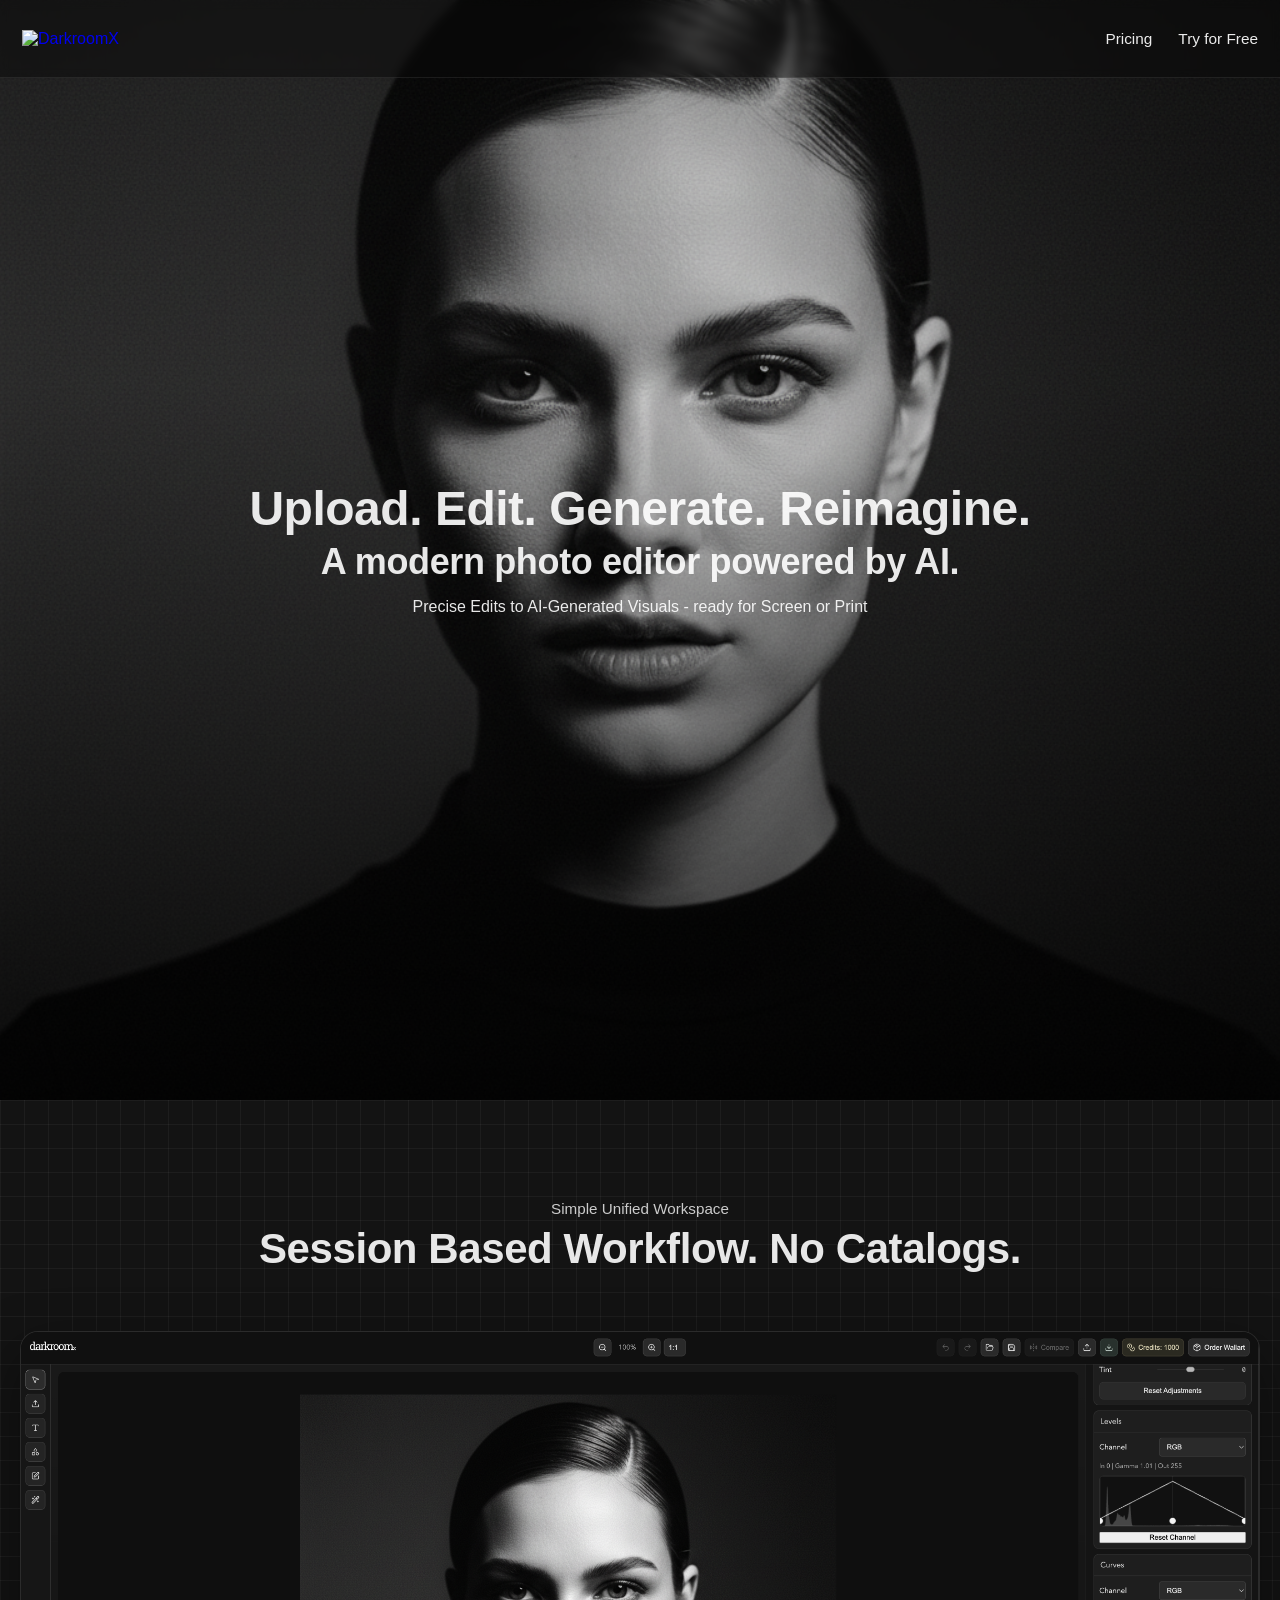
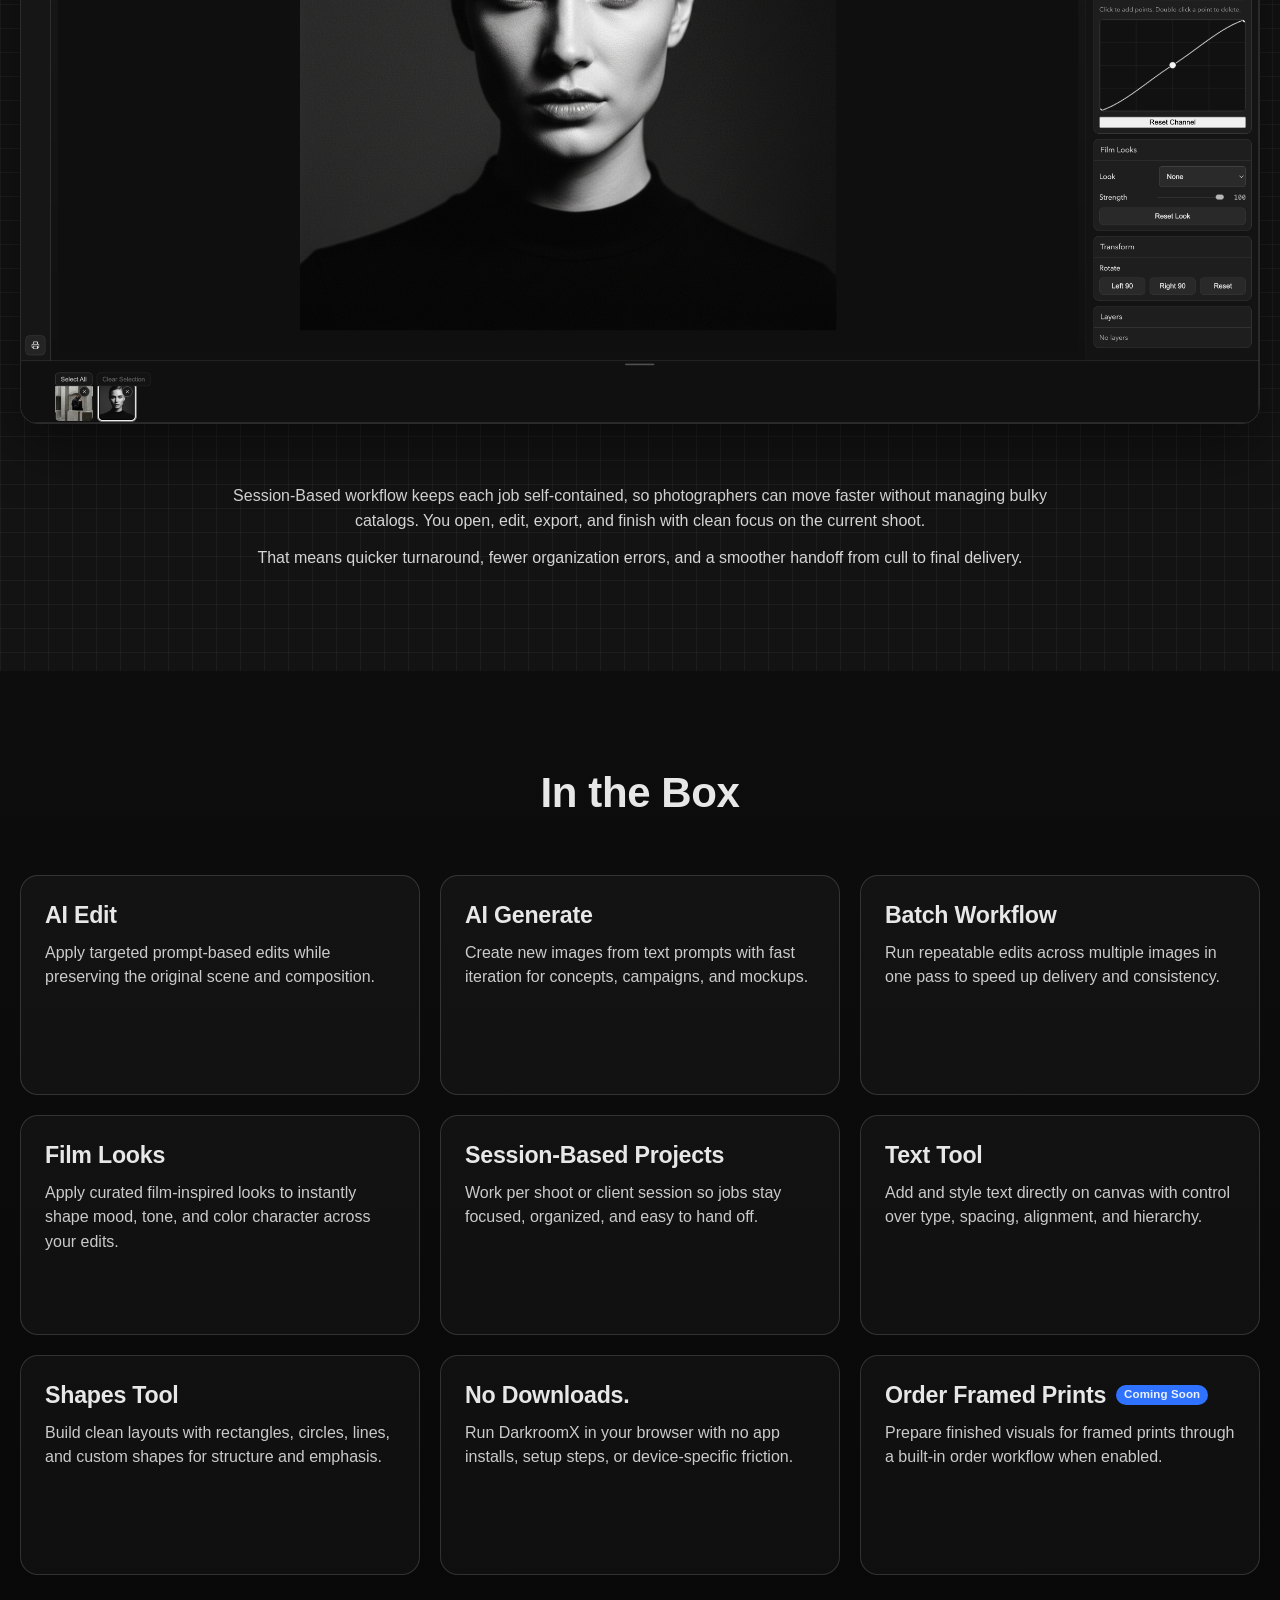
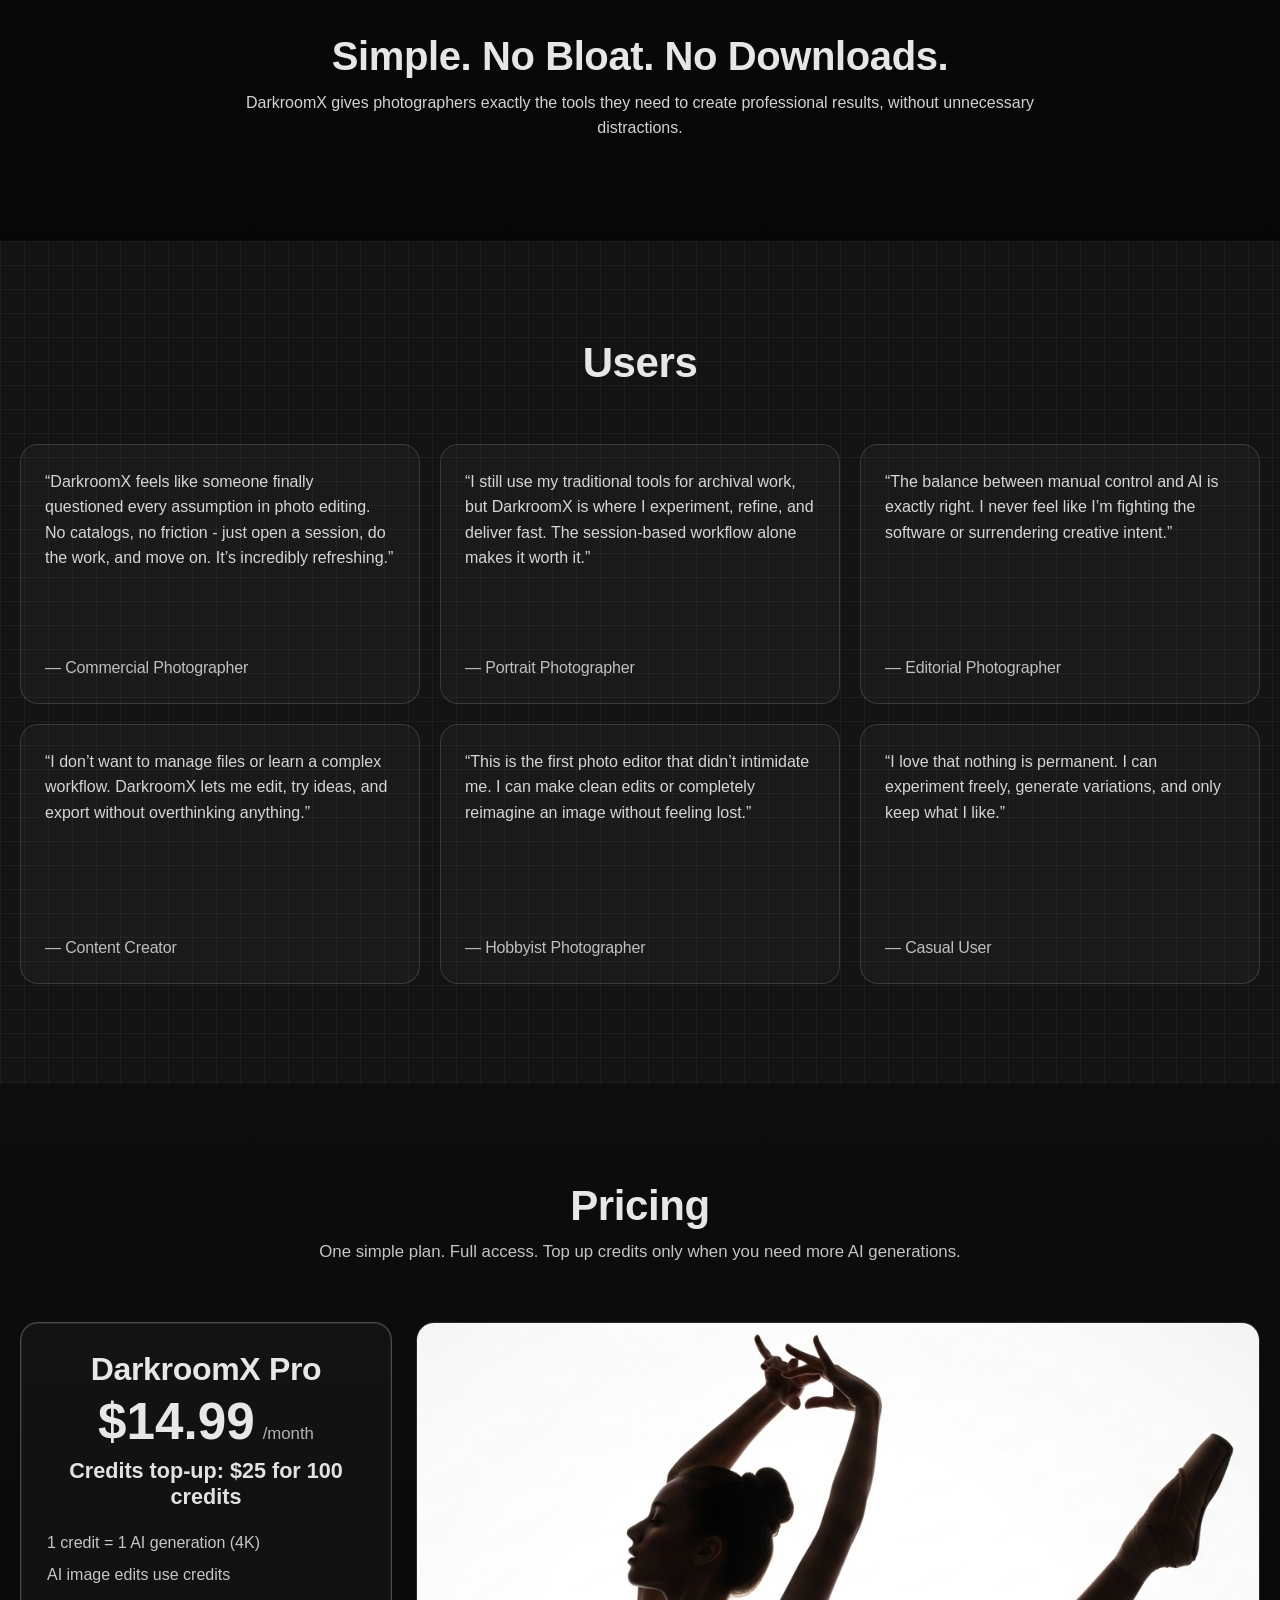
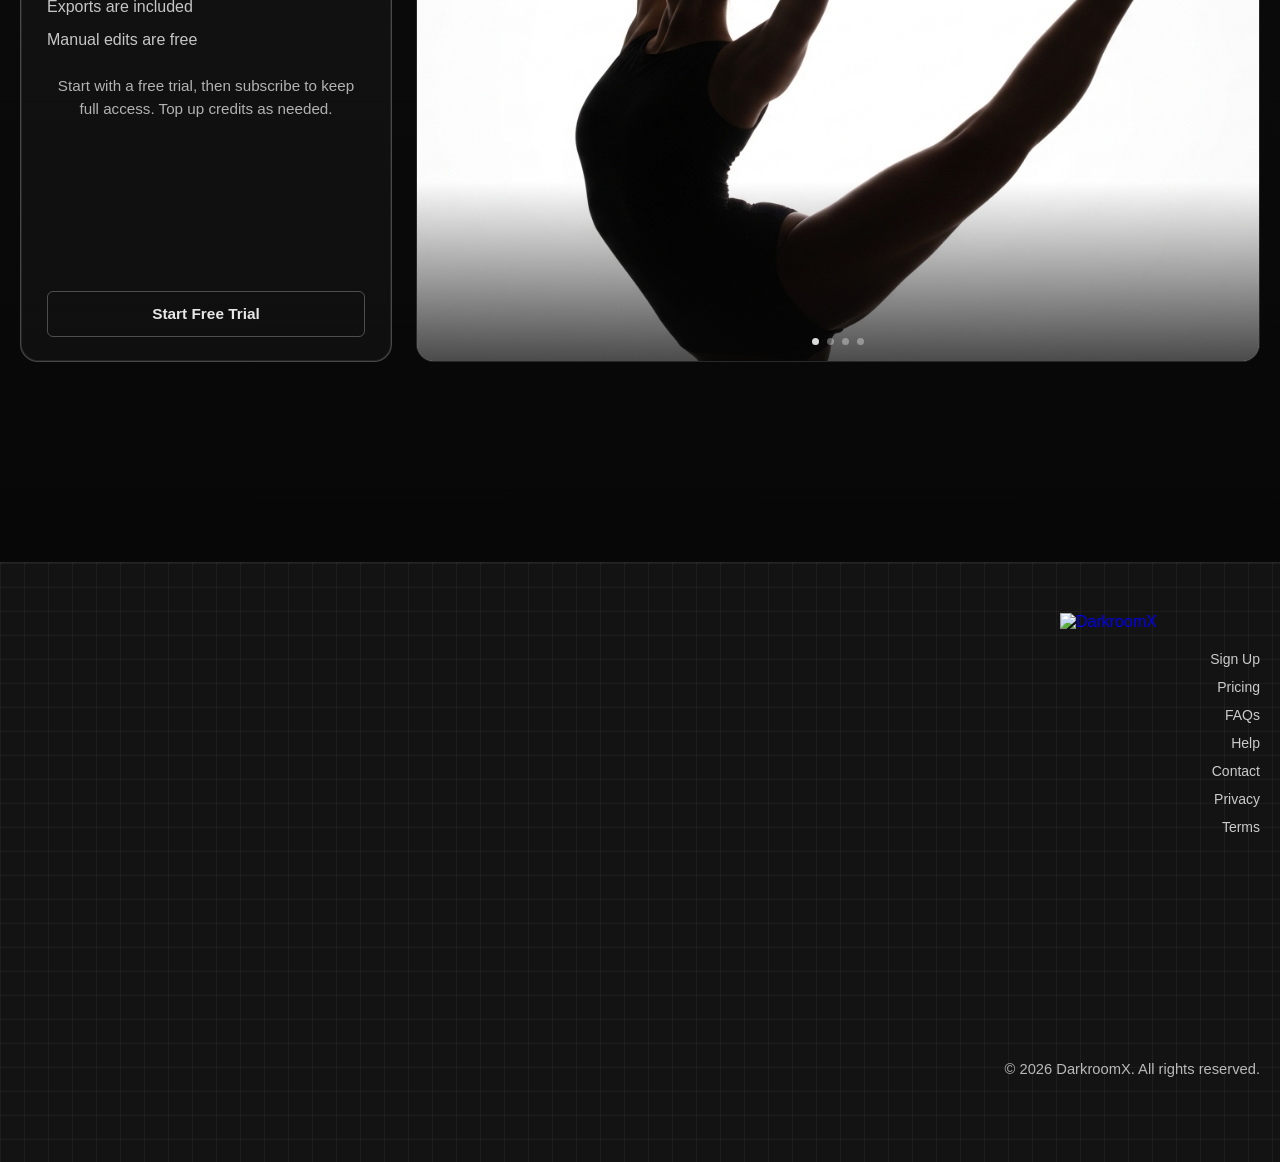
==== commit e80e9aaf: "Update features footer heading with No Downloads line" ====
--- a/index.html
+++ b/index.html
@@ -118,7 +118,7 @@
           </div>
 
           <div class="landing-features-footer">
-            <h2>Simple. No Bloat.</h2>
+            <h2>Simple. No Bloat. No Downloads.</h2>
             <p>
               DarkroomX gives photographers exactly the tools they need to create professional results, without unnecessary distractions.
             </p>
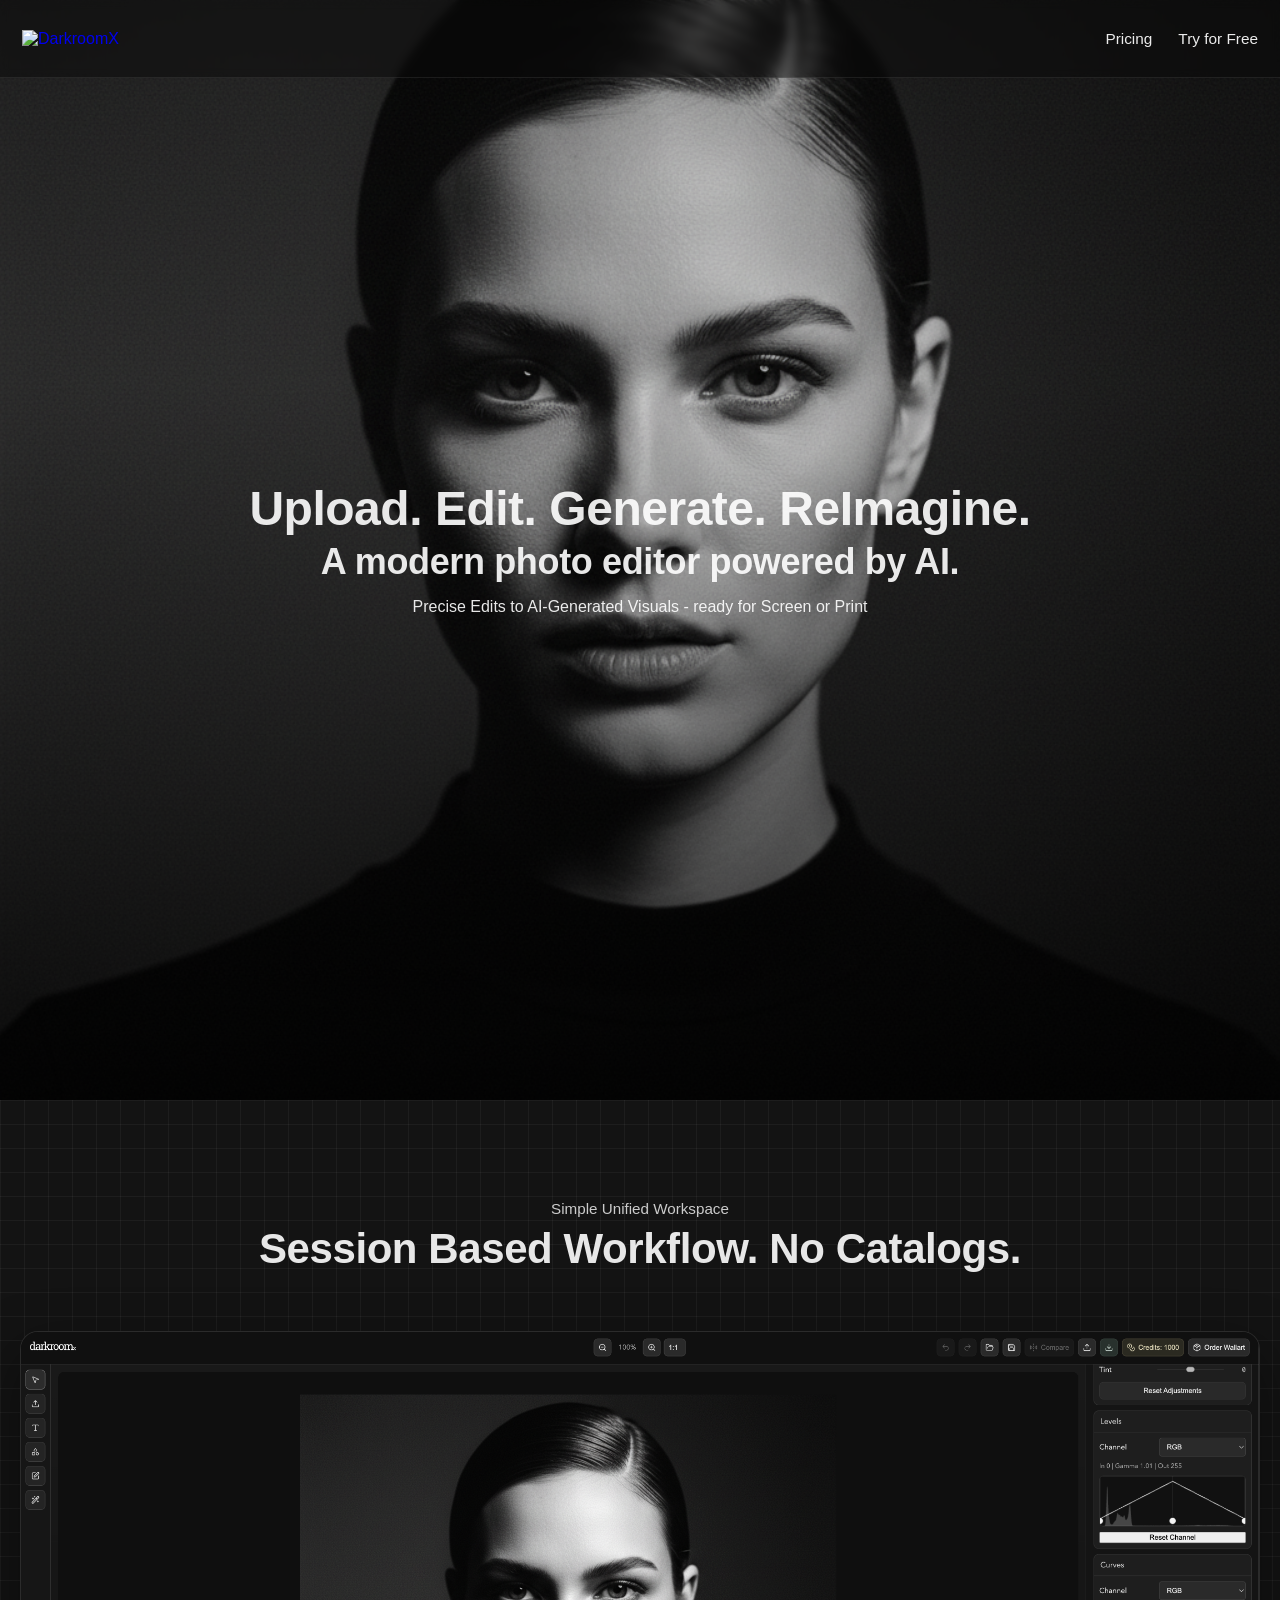
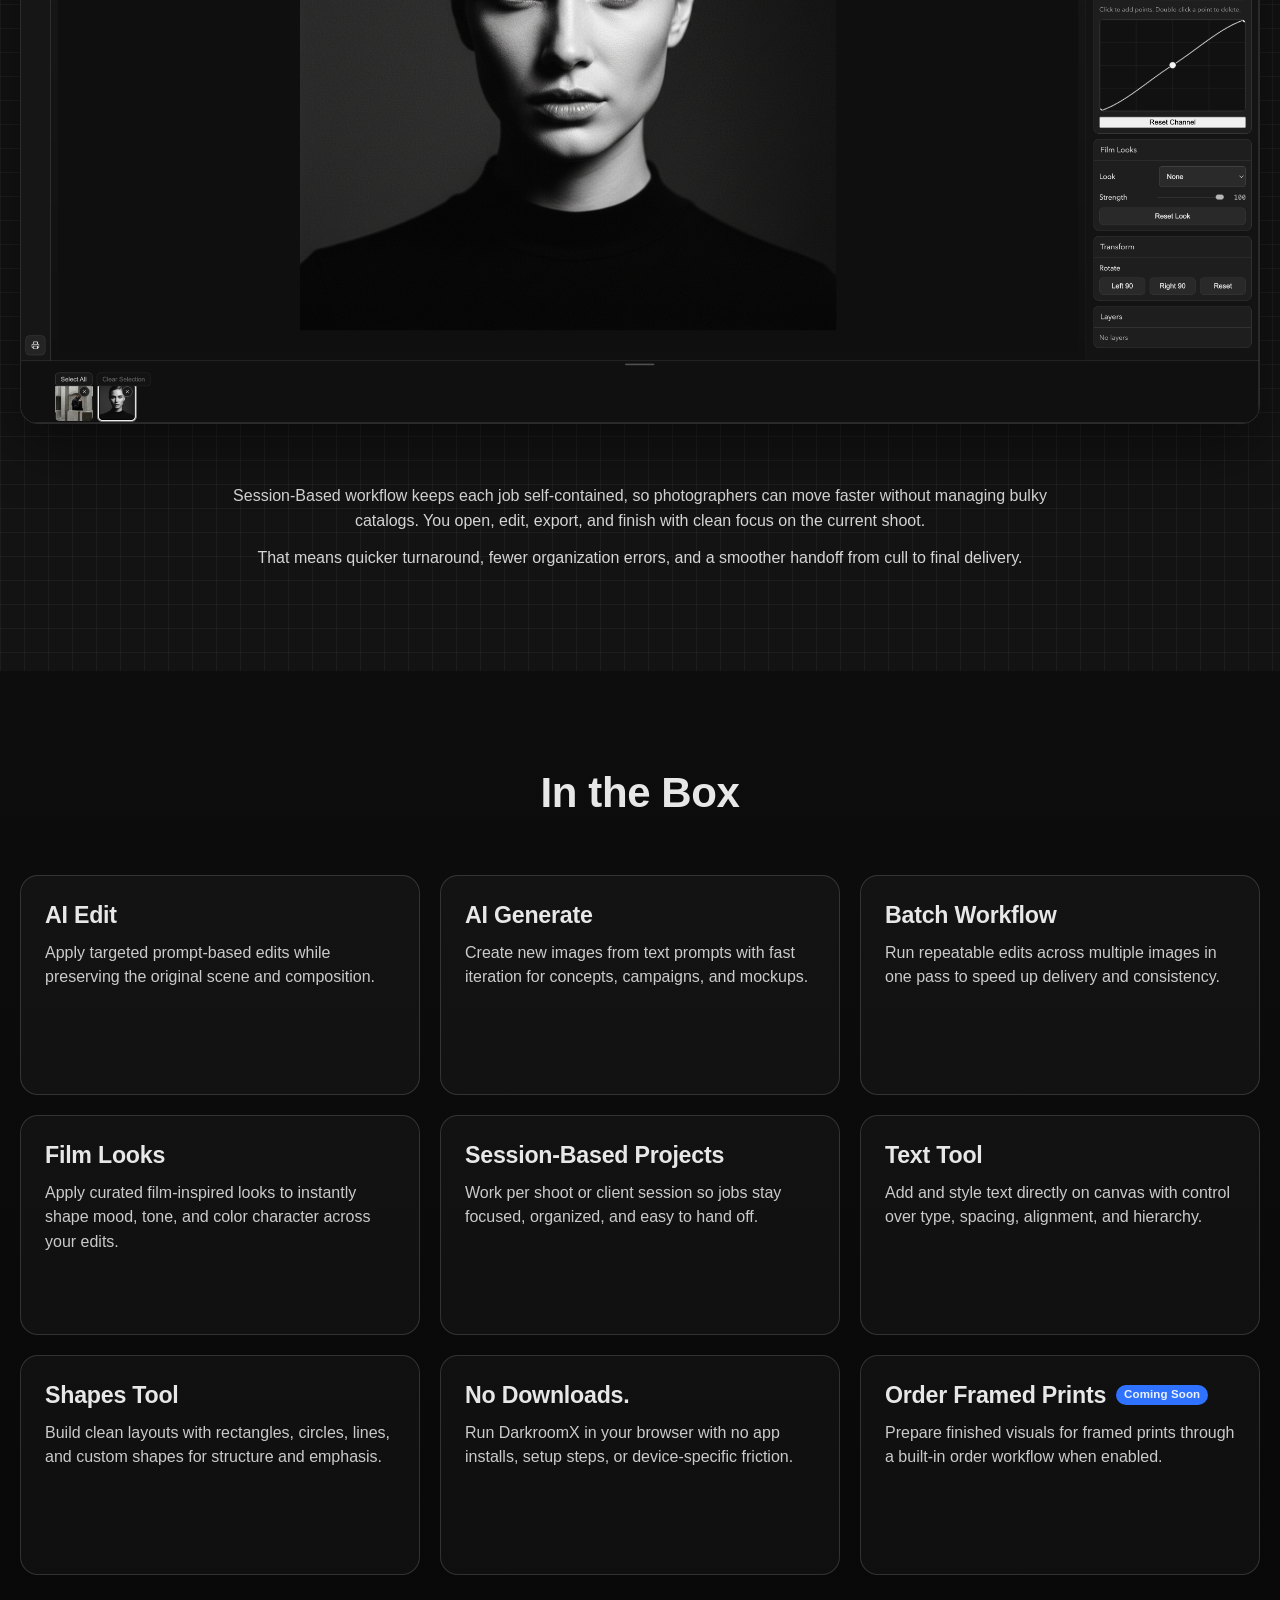
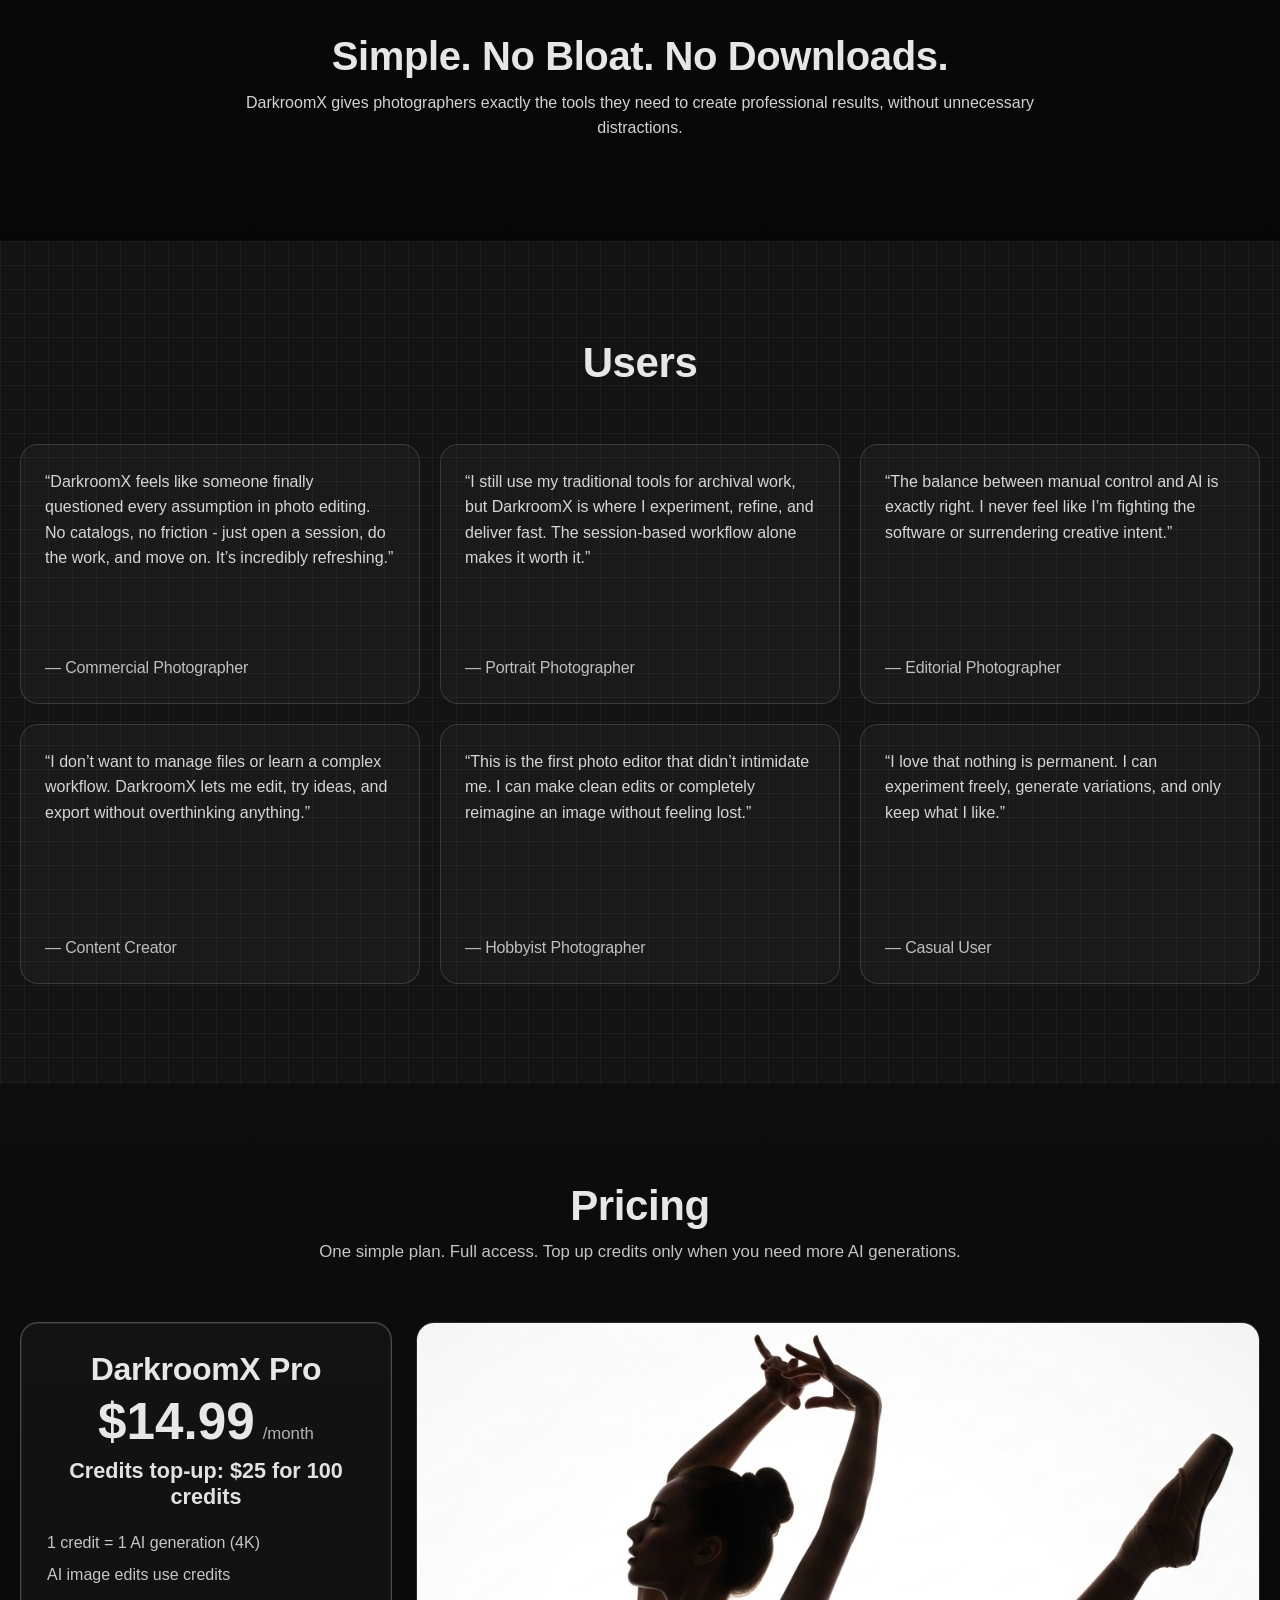
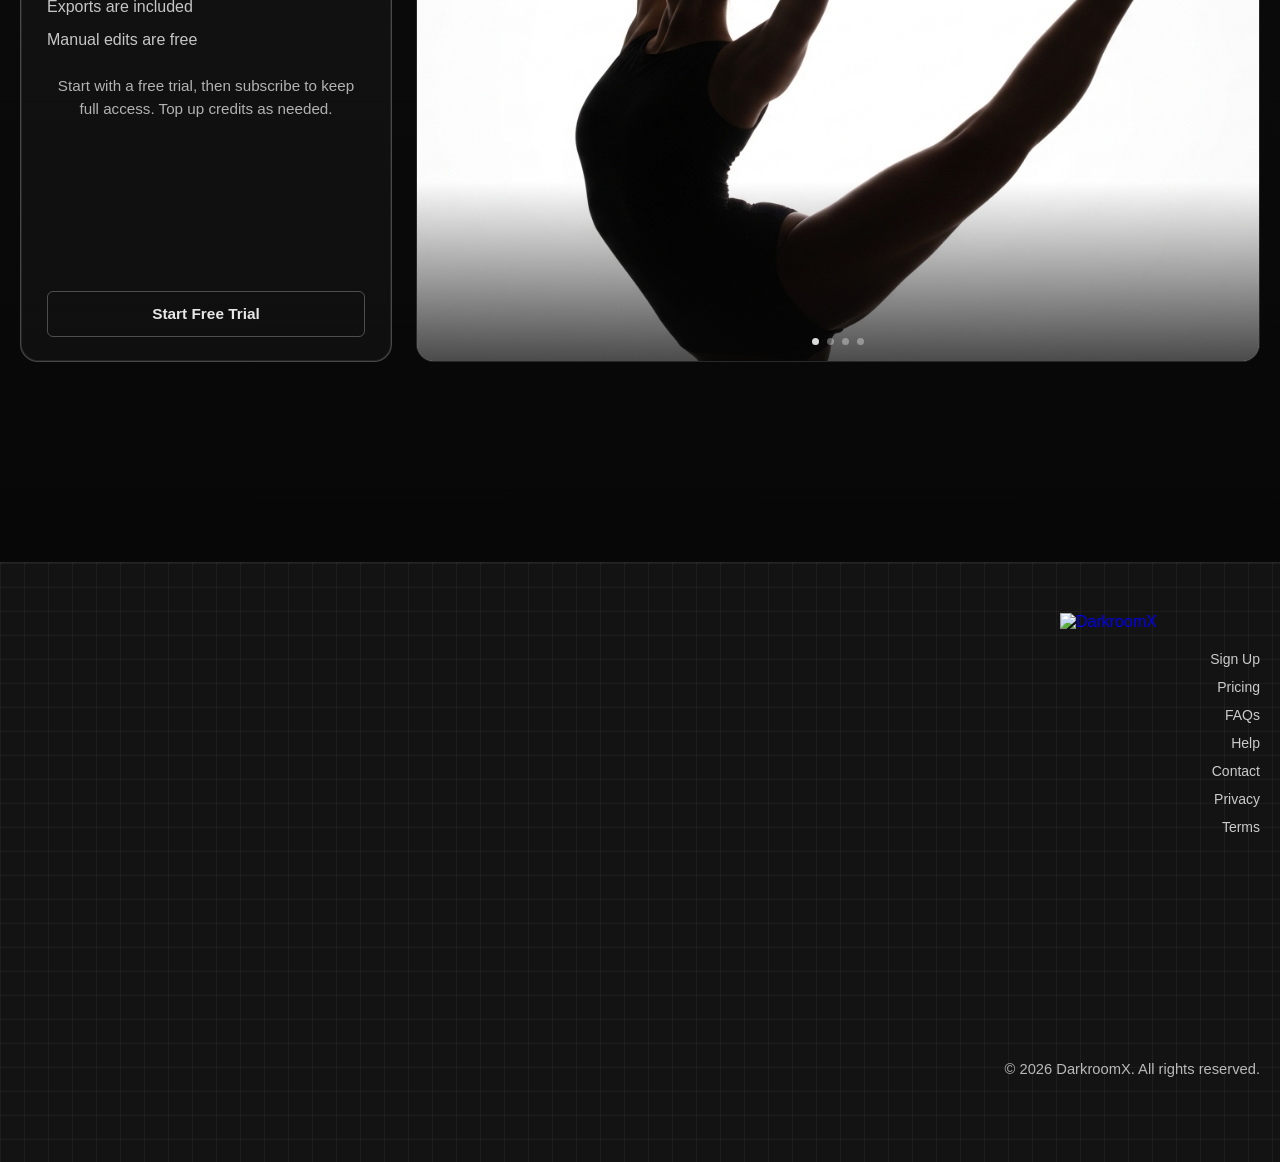
==== commit 5f1bc37e: "Update hero headline casing to ReImagine" ====
--- a/index.html
+++ b/index.html
@@ -45,7 +45,7 @@
       <section class="landing-hero" role="img" aria-label="DarkroomX hero image">
         <div class="landing-overlay"></div>
         <div class="landing-hero-copy">
-          <h1>Upload. Edit. Generate. Reimagine.</h1>
+          <h1>Upload. Edit. Generate. ReImagine.</h1>
           <h2>A modern photo editor powered by AI.</h2>
           <p>Precise Edits to AI-Generated Visuals - ready for Screen or Print</p>
         </div>
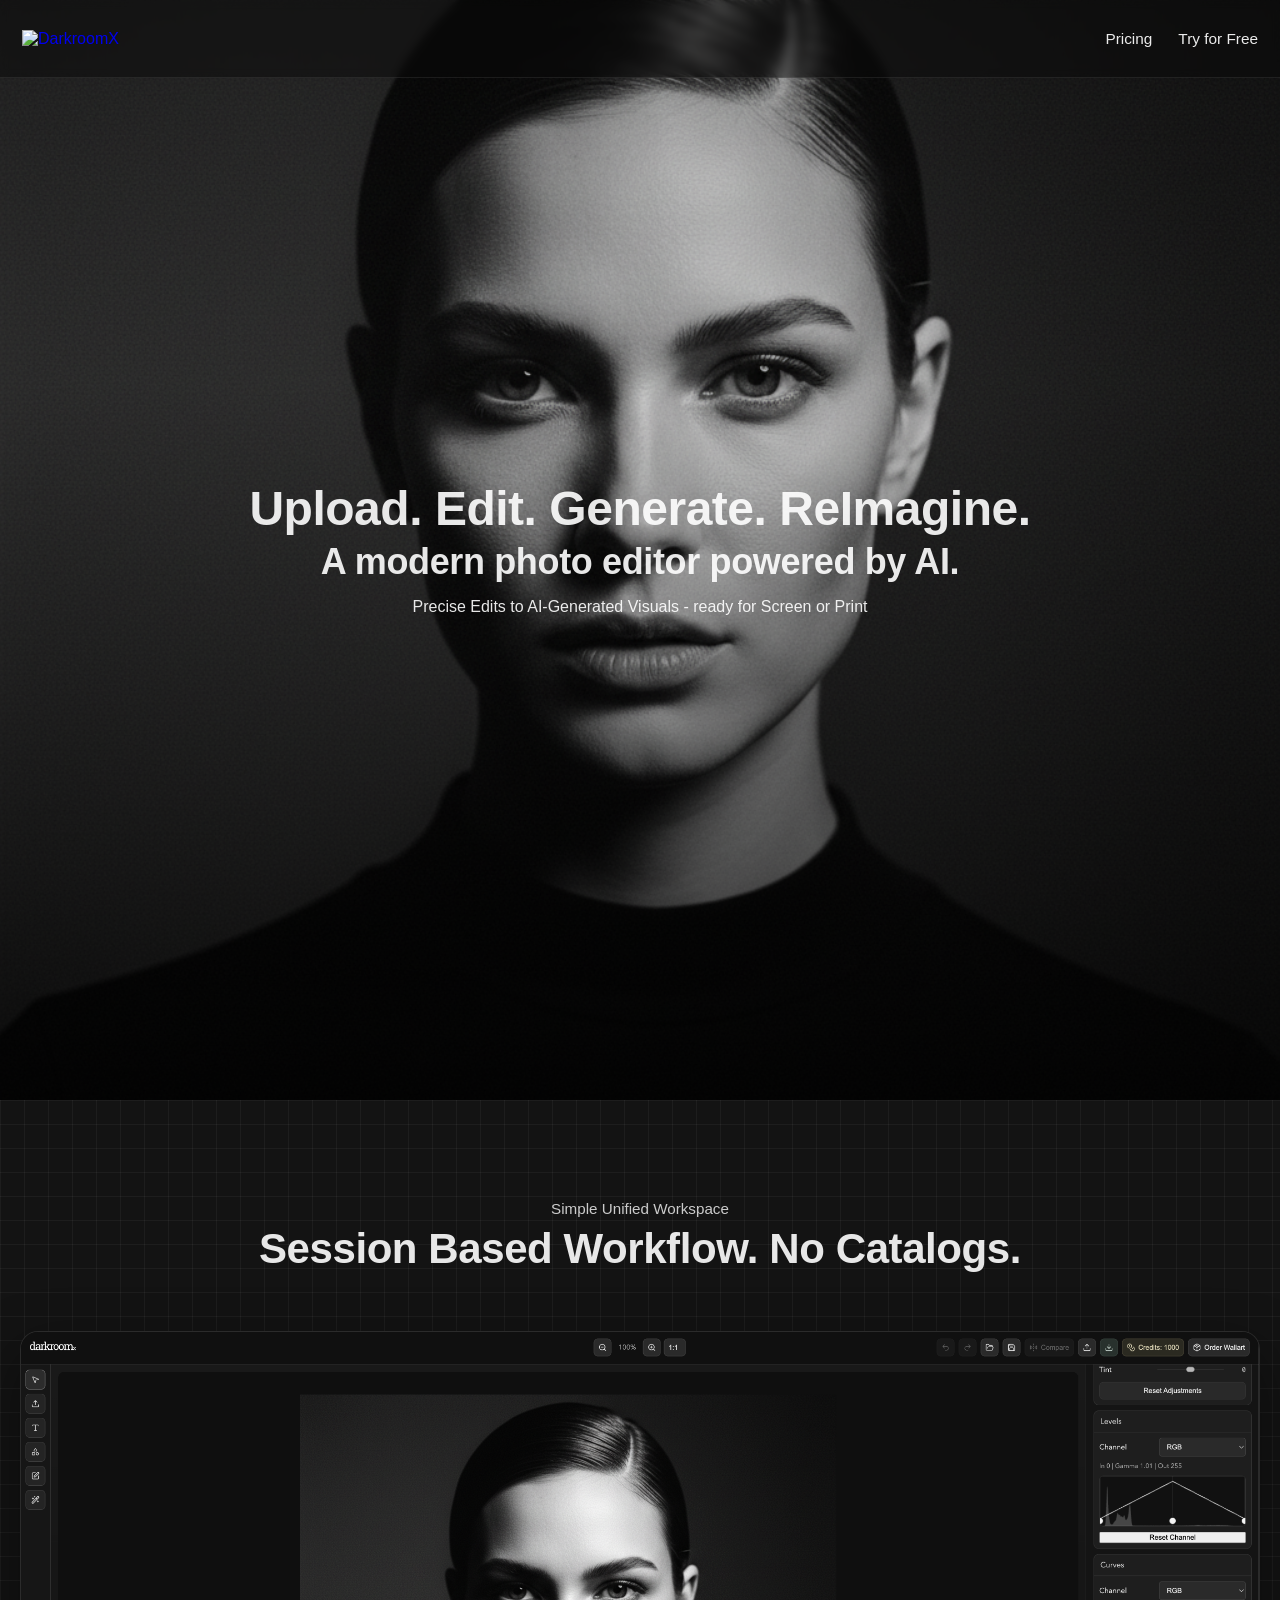
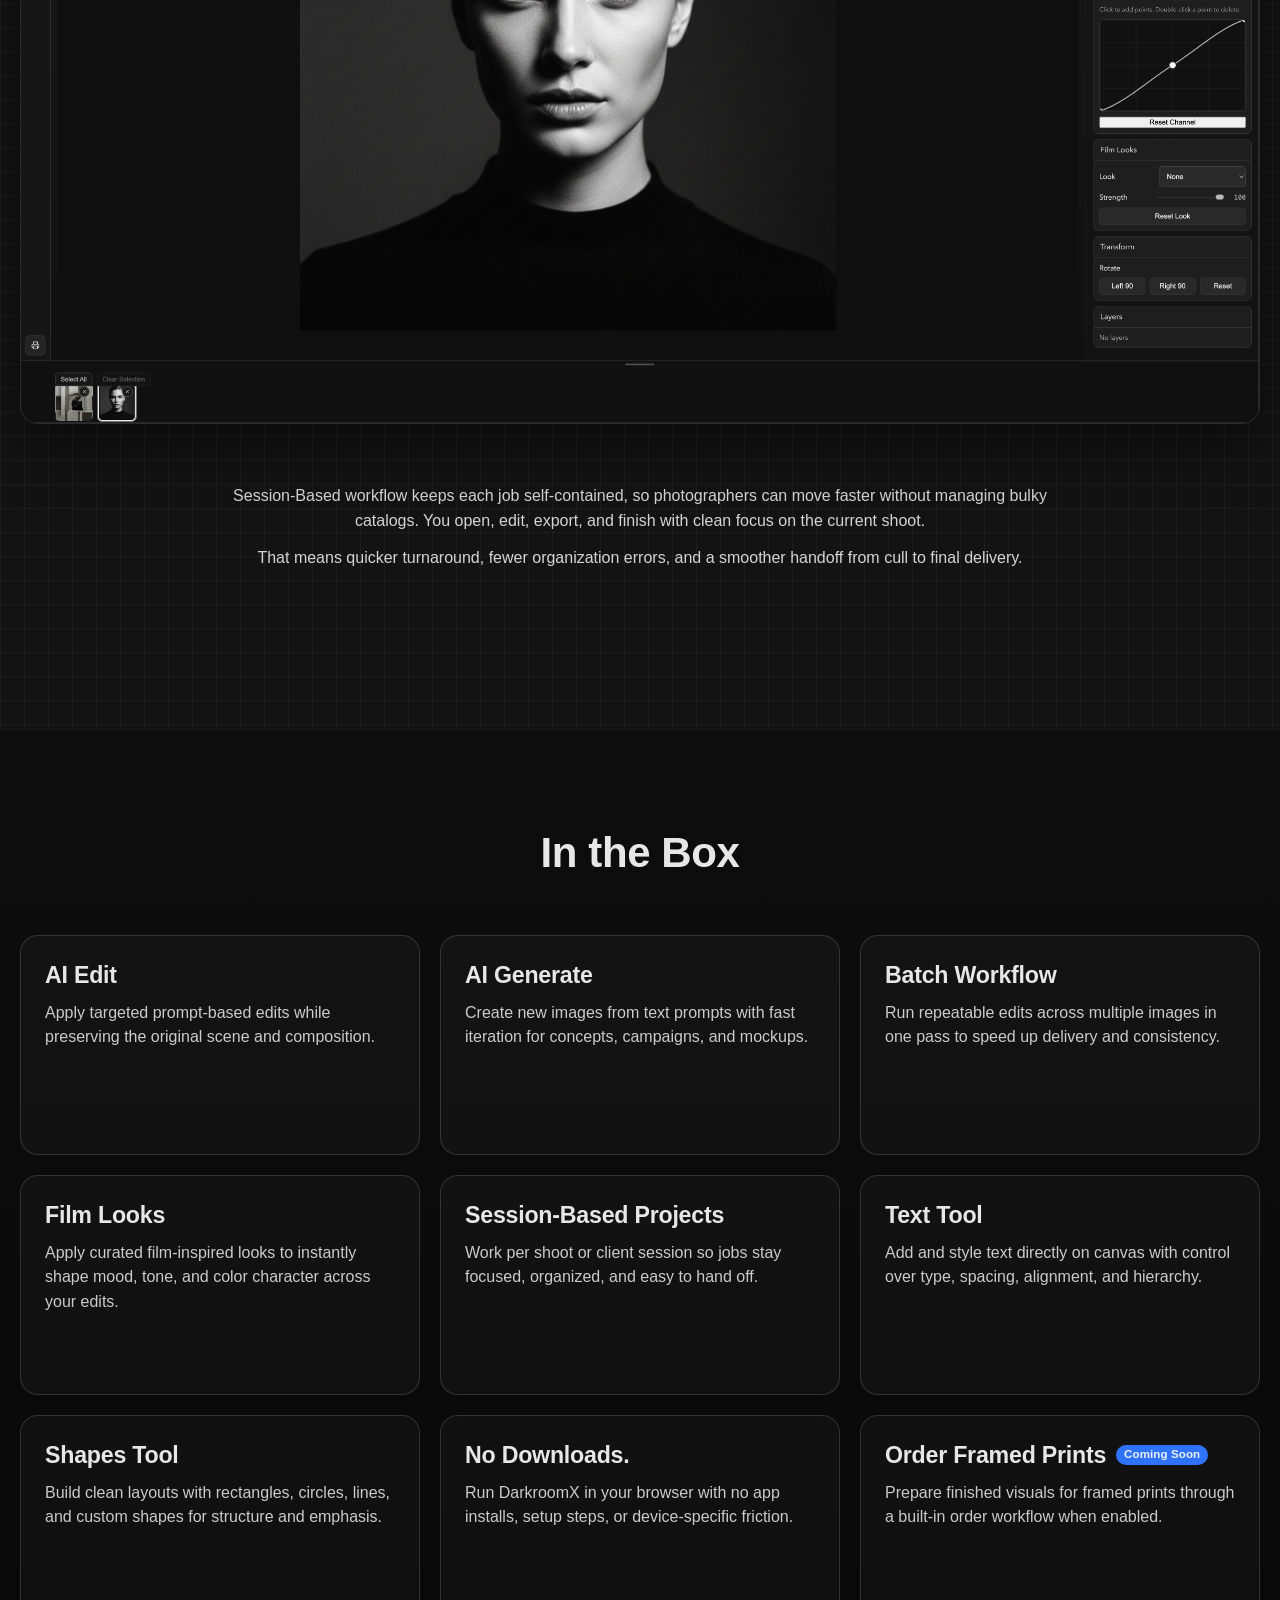
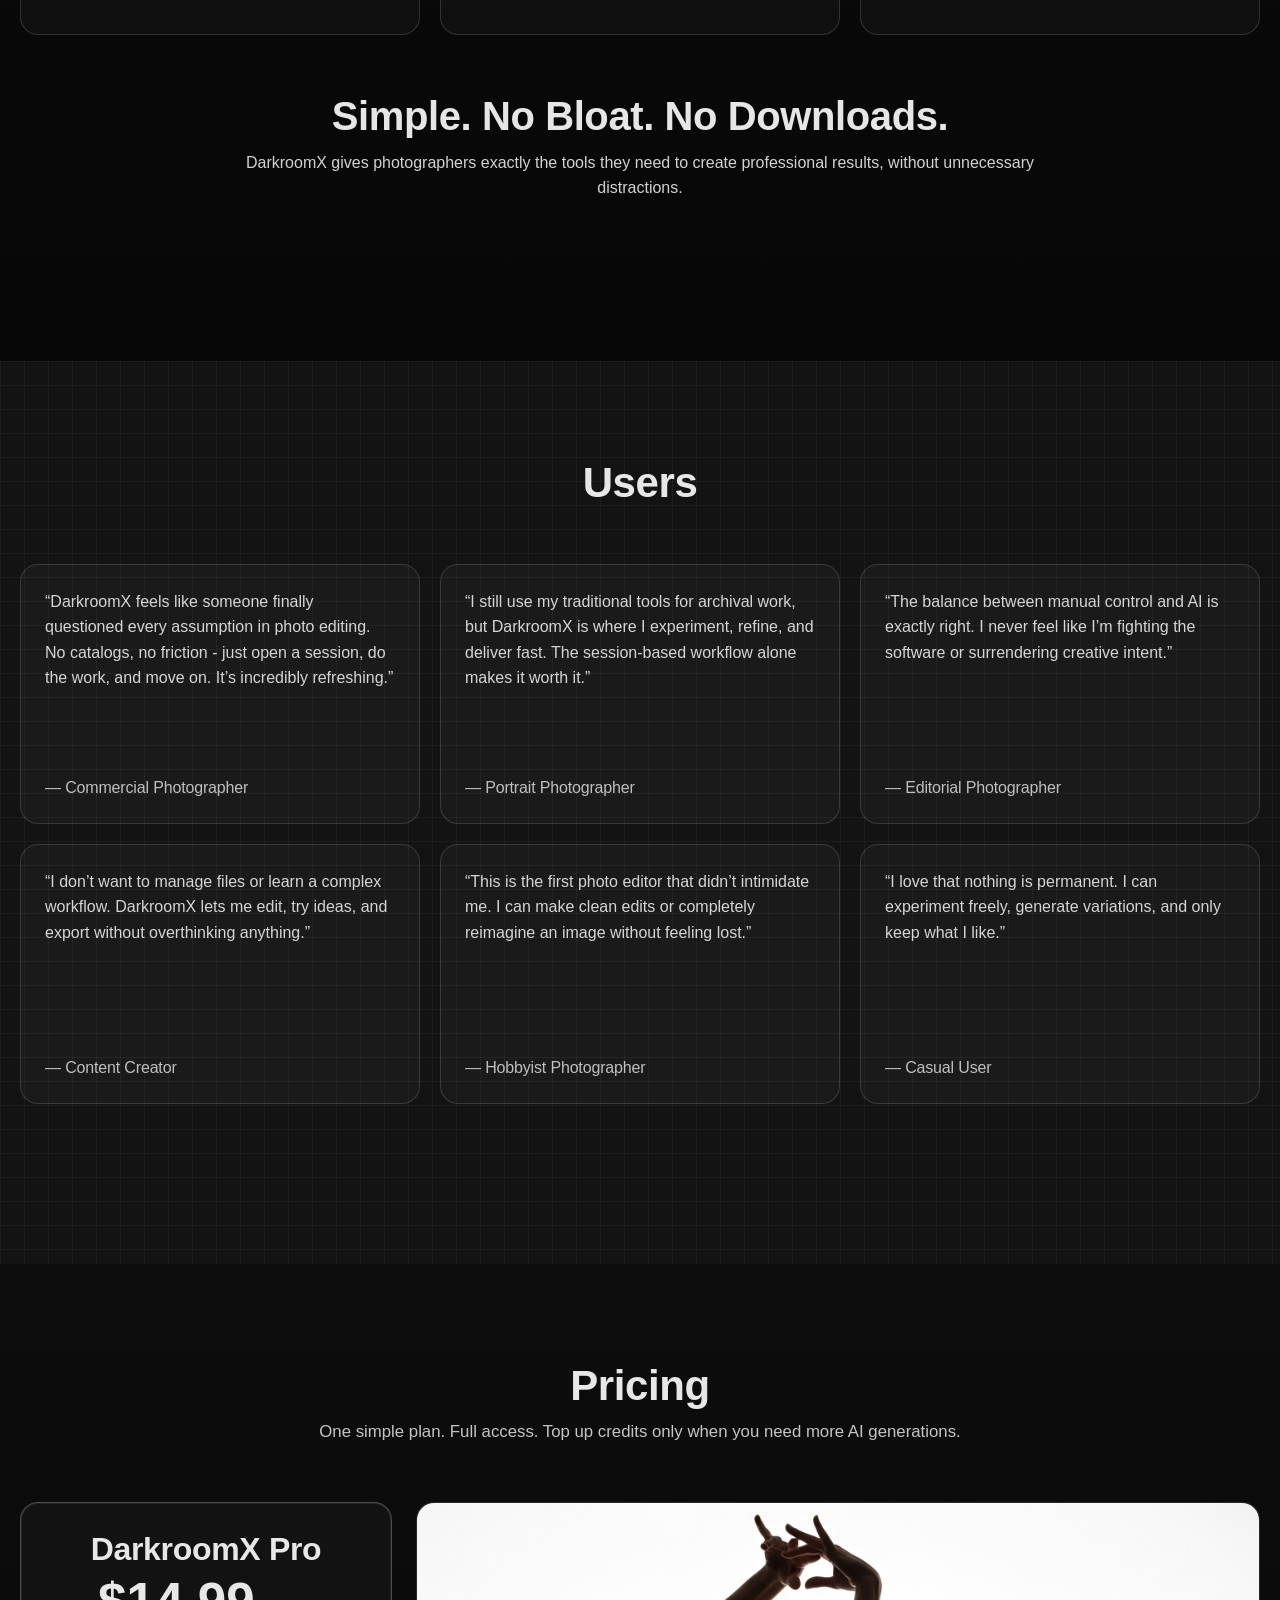
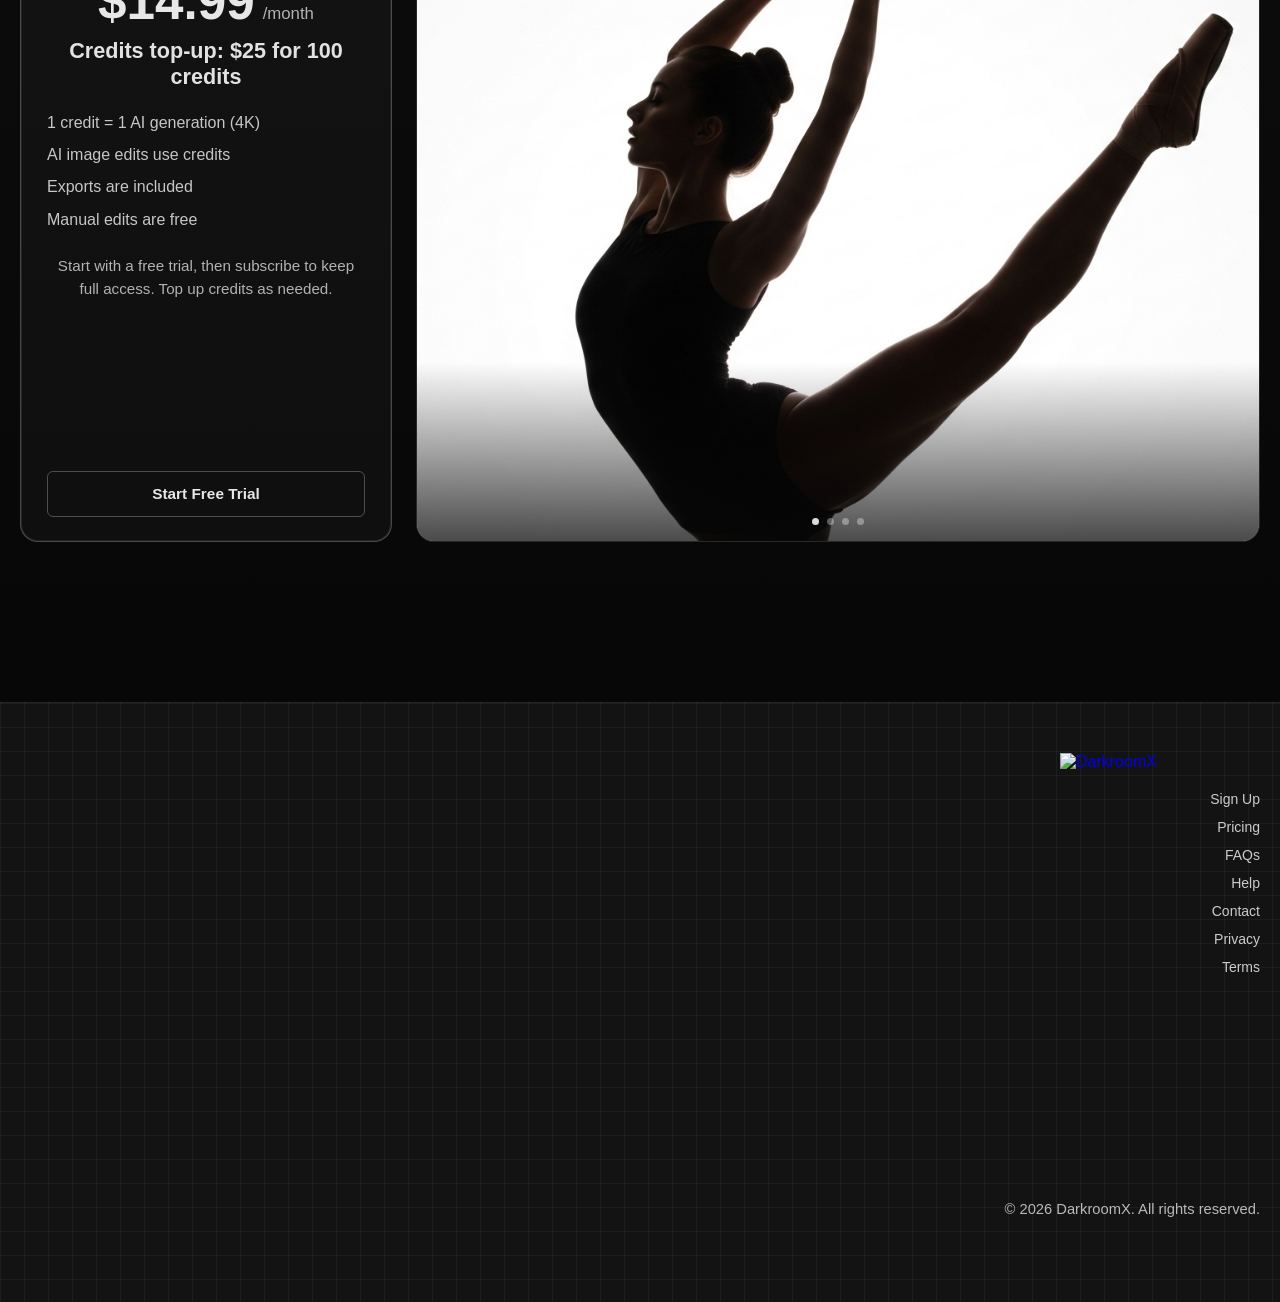
==== commit d0477507: "Refine library UX and add hero fade slideshow" ====
--- a/index.html
+++ b/index.html
@@ -43,6 +43,12 @@
       </header>
 
       <section class="landing-hero" role="img" aria-label="DarkroomX hero image">
+        <div class="landing-hero-slides" id="landingHeroSlides" aria-hidden="true">
+          <img class="landing-hero-slide is-active" src="/assets/hero-image-01.png" alt="" loading="eager" decoding="async" />
+          <img class="landing-hero-slide" src="/assets/slideshow/02.jpeg" alt="" loading="lazy" decoding="async" />
+          <img class="landing-hero-slide" src="/assets/slideshow/07.jpeg" alt="" loading="lazy" decoding="async" />
+          <img class="landing-hero-slide" src="/assets/slideshow/08.jpeg" alt="" loading="lazy" decoding="async" />
+        </div>
         <div class="landing-overlay"></div>
         <div class="landing-hero-copy">
           <h1>Upload. Edit. Generate. ReImagine.</h1>
@@ -298,6 +304,27 @@
           footerYear.textContent = String(new Date().getFullYear());
         }
 
+        const heroSlidesWrap = document.getElementById("landingHeroSlides");
+        const heroSlideEls = heroSlidesWrap ? Array.from(heroSlidesWrap.querySelectorAll(".landing-hero-slide")) : [];
+        let activeHeroSlide = 0;
+        let heroSlideTimer = null;
+
+        const setActiveHeroSlide = (index) => {
+          if (!heroSlideEls.length) return;
+          activeHeroSlide = (index + heroSlideEls.length) % heroSlideEls.length;
+          heroSlideEls.forEach((slide, i) => {
+            slide.classList.toggle("is-active", i === activeHeroSlide);
+          });
+        };
+
+        const startHeroSlideshow = () => {
+          if (heroSlideEls.length <= 1) return;
+          if (heroSlideTimer) window.clearInterval(heroSlideTimer);
+          heroSlideTimer = window.setInterval(() => {
+            setActiveHeroSlide(activeHeroSlide + 1);
+          }, 5200);
+        };
+
         const slideshowTrack = document.getElementById("landingPricingSlideshowTrack");
         const slideEls = slideshowTrack ? Array.from(slideshowTrack.querySelectorAll(".pricing-slide")) : [];
         const dotWrap = document.getElementById("landingPricingSlideshowDots");
@@ -324,6 +351,7 @@
           }, 4200);
         };
 
+        startHeroSlideshow();
         startSlideShow();
       })();
     </script>
--- a/styles.css
+++ b/styles.css
@@ -534,9 +534,7 @@
 .landing-hero {
   position: relative;
   min-height: 1100px;
-  background:
-    url("/assets/hero-image-01.png") center center / cover no-repeat,
-    linear-gradient(170deg, #0f1014 0%, #07080b 42%, #050607 100%);
+  background: linear-gradient(170deg, #0f1014 0%, #07080b 42%, #050607 100%);
   overflow: hidden;
 }
 
@@ -546,9 +544,33 @@
   }
 }
 
+.landing-hero-slides {
+  position: absolute;
+  inset: 0;
+  z-index: 0;
+}
+
+.landing-hero-slide {
+  position: absolute;
+  inset: 0;
+  width: 100%;
+  height: 100%;
+  object-fit: cover;
+  object-position: center;
+  opacity: 0;
+  transform: scale(1.02);
+  transition: opacity 1000ms ease, transform 1600ms ease;
+}
+
+.landing-hero-slide.is-active {
+  opacity: 1;
+  transform: scale(1);
+}
+
 .landing-overlay {
   position: absolute;
   inset: 0;
+  z-index: 1;
   background:
     linear-gradient(180deg, rgba(0, 0, 0, 0.28) 0%, rgba(0, 0, 0, 0.18) 35%, rgba(0, 0, 0, 0.74) 100%);
   backdrop-filter: blur(0.2px);
@@ -592,7 +614,7 @@
   background-size: 24px 24px;
   background-position: 0 0, 0 0;
   min-height: 800px;
-  padding: 100px 20px;
+  padding: 100px 20px 160px;
 }
 
 .landing-app-ui-inner {
@@ -663,7 +685,7 @@
 .landing-features {
   background: linear-gradient(180deg, #0d0d0d 0%, #070707 100%);
   min-height: 800px;
-  padding: 100px 20px;
+  padding: 100px 20px 160px;
 }
 
 .landing-features-inner {
@@ -768,7 +790,7 @@
   background-size: 24px 24px;
   background-position: 0 0, 0 0;
   min-height: 800px;
-  padding: 100px 20px;
+  padding: 100px 20px 160px;
 }
 
 .landing-users-inner {
@@ -879,7 +901,7 @@
   grid-template-columns: minmax(320px, 30%) minmax(0, 70%);
   gap: 24px;
   align-items: stretch;
-  margin-bottom: 100px;
+  margin-bottom: 60px;
 }
 
 .landing-pricing-card {
@@ -1140,9 +1162,7 @@
 
   .landing-hero {
     min-height: 760px;
-    background:
-      url("/assets/hero-image-01.png") center center / cover no-repeat,
-      linear-gradient(170deg, #0f1014 0%, #07080b 45%, #050607 100%);
+    background: linear-gradient(170deg, #0f1014 0%, #07080b 45%, #050607 100%);
   }
 
   .landing-brand-logo {
@@ -1171,7 +1191,7 @@
   }
 
   .landing-app-ui {
-    padding: 34px 14px 56px;
+    padding: 34px 14px 112px;
   }
 
   .landing-app-ui-copy {
@@ -1184,7 +1204,7 @@
   }
 
   .landing-features {
-    padding: 34px 14px 56px;
+    padding: 34px 14px 112px;
   }
 
   .landing-features-copy {
@@ -1216,7 +1236,7 @@
   }
 
   .landing-users {
-    padding: 34px 14px 56px;
+    padding: 34px 14px 112px;
   }
 
   .landing-users-copy {
@@ -1306,6 +1326,18 @@
 }
 
 @media (min-width: 781px) and (max-width: 1120px) {
+  .landing-app-ui {
+    padding-bottom: 132px;
+  }
+
+  .landing-features {
+    padding-bottom: 132px;
+  }
+
+  .landing-users {
+    padding-bottom: 132px;
+  }
+
   .landing-features-grid {
     grid-template-columns: repeat(2, minmax(0, 1fr));
   }
@@ -1440,6 +1472,9 @@
 }
 
 .topbar-center {
+  display: inline-flex;
+  align-items: center;
+  gap: 10px;
   justify-self: center;
 }
 
@@ -1474,6 +1509,47 @@
   display: flex;
   align-items: center;
   gap: 6px;
+}
+
+.crop-controls-topbar {
+  display: inline-flex;
+  align-items: center;
+  gap: 8px;
+  padding: 4px;
+  border: 1px solid var(--line);
+  border-radius: 10px;
+  background: rgba(17, 17, 17, 0.86);
+}
+
+.crop-controls-topbar select,
+.crop-controls-topbar input,
+.crop-controls-topbar button {
+  border: 1px solid var(--line);
+  background: #262626;
+  color: var(--text);
+  border-radius: 8px;
+  min-height: 34px;
+  padding: 6px 10px;
+}
+
+.crop-controls-topbar select {
+  min-width: 116px;
+}
+
+.crop-custom-ratio {
+  display: inline-flex;
+  align-items: center;
+  gap: 6px;
+}
+
+.crop-custom-ratio span {
+  color: var(--text-dim);
+  font-size: 0.85rem;
+}
+
+.crop-custom-ratio input {
+  width: 62px;
+  text-align: center;
 }
 
 .zoom-level {
@@ -1600,6 +1676,10 @@
 }
 
 .tool-btn--bottom {
+  margin-top: 8px;
+}
+
+.tool-btn--bottom-alt {
   margin-top: auto;
 }
 
@@ -1715,6 +1795,56 @@
   position: absolute;
   inset: 0;
   pointer-events: auto;
+}
+
+.crop-overlay {
+  position: absolute;
+  inset: 0;
+  z-index: 2400;
+  pointer-events: auto;
+}
+
+.crop-box {
+  position: absolute;
+  border: 1px solid rgba(255, 255, 255, 0.8);
+  box-shadow: 0 0 0 100vmax rgba(0, 0, 0, 0.55);
+  cursor: move;
+  pointer-events: auto;
+}
+
+.crop-handle {
+  position: absolute;
+  width: 12px;
+  height: 12px;
+  border-radius: 50%;
+  border: 1px solid rgba(255, 255, 255, 0.9);
+  background: rgba(20, 20, 20, 0.9);
+  padding: 0;
+  pointer-events: auto;
+}
+
+.crop-handle[data-crop-handle="nw"] {
+  top: -7px;
+  left: -7px;
+  cursor: nwse-resize;
+}
+
+.crop-handle[data-crop-handle="ne"] {
+  top: -7px;
+  right: -7px;
+  cursor: nesw-resize;
+}
+
+.crop-handle[data-crop-handle="sw"] {
+  left: -7px;
+  bottom: -7px;
+  cursor: nesw-resize;
+}
+
+.crop-handle[data-crop-handle="se"] {
+  right: -7px;
+  bottom: -7px;
+  cursor: nwse-resize;
 }
 
 .snap-guide {
@@ -2051,6 +2181,20 @@
   padding: 8px 10px;
   cursor: pointer;
   font-weight: 400;
+}
+
+.transform-icon-btn {
+  display: inline-flex;
+  align-items: center;
+  justify-content: center;
+  min-height: 36px;
+  padding: 8px;
+}
+
+.transform-icon-btn i,
+.transform-icon-btn svg {
+  width: 15px;
+  height: 15px;
 }
 
 .rotate-row {
@@ -2642,13 +2786,20 @@
 }
 
 .settings-projects-panel {
-  width: min(420px, 92%);
-  margin-top: 20px;
+  width: min(780px, 96%);
+  margin-top: 12px;
   border-top: 1px solid rgba(255, 255, 255, 0.1);
-  padding-top: 14px;
+  padding-top: 16px;
   opacity: 0;
   transform: translateY(8px);
   animation: settingsContentIn 360ms ease forwards 180ms;
+}
+
+.settings-projects-topbar {
+  display: grid;
+  grid-template-columns: 1fr auto;
+  gap: 10px;
+  align-items: center;
 }
 
 .settings-projects-label {
@@ -2670,10 +2821,18 @@
   font-size: 0.9rem;
 }
 
+.settings-projects-input-minimal {
+  height: 40px;
+}
+
 .settings-projects-actions {
   margin-top: 10px;
   display: flex;
   gap: 8px;
+}
+
+.settings-projects-actions-minimal {
+  margin-top: 0;
 }
 
 .settings-projects-action {
@@ -2688,6 +2847,20 @@
   cursor: pointer;
 }
 
+.settings-projects-action-icon {
+  width: 40px;
+  height: 40px;
+  padding: 0;
+  display: inline-flex;
+  align-items: center;
+  justify-content: center;
+}
+
+.settings-projects-action-icon .lucide {
+  width: 16px;
+  height: 16px;
+}
+
 .settings-projects-status {
   min-height: 16px;
   margin: 10px 0 0;
@@ -2696,48 +2869,91 @@
 }
 
 .settings-projects-list {
-  margin-top: 10px;
-  display: grid;
-  gap: 8px;
-  max-height: 170px;
+  margin-top: 12px;
+  display: grid;
+  grid-template-columns: repeat(2, minmax(0, 1fr));
+  gap: 10px;
+  max-height: 430px;
   overflow: auto;
+  padding-right: 2px;
 }
 
 .settings-projects-item {
   border: 1px solid rgba(255, 255, 255, 0.12);
-  border-radius: 6px;
+  border-radius: 10px;
   padding: 8px;
   display: grid;
   gap: 8px;
+  background: rgba(255, 255, 255, 0.02);
+  cursor: pointer;
+  transition: transform 180ms ease, border-color 180ms ease, background-color 180ms ease;
+}
+
+.settings-projects-item:hover {
+  transform: translateY(-2px);
+  border-color: rgba(255, 255, 255, 0.2);
+  background: rgba(255, 255, 255, 0.03);
+}
+
+.settings-projects-item.is-current {
+  border-color: rgba(255, 255, 255, 0.34);
+  background: rgba(255, 255, 255, 0.04);
+}
+
+.settings-projects-thumb {
+  width: 100%;
+  aspect-ratio: 4 / 3;
+  border-radius: 8px;
+  border: 1px solid rgba(255, 255, 255, 0.1);
+  background:
+    linear-gradient(180deg, rgba(0, 0, 0, 0.1), rgba(0, 0, 0, 0.35)),
+    linear-gradient(140deg, rgba(255, 255, 255, 0.08), rgba(255, 255, 255, 0.02));
+  background-size: cover;
+  background-position: center;
 }
 
 .settings-projects-item-head {
   display: flex;
-  justify-content: space-between;
+  justify-content: flex-start;
   align-items: center;
   gap: 10px;
 }
 
 .settings-projects-name {
   color: rgba(255, 255, 255, 0.88);
-  font-size: 0.86rem;
+  font-size: 0.82rem;
+  white-space: nowrap;
+  overflow: hidden;
+  text-overflow: ellipsis;
 }
 
 .settings-projects-meta {
   color: rgba(255, 255, 255, 0.58);
-  font-size: 0.76rem;
+  font-size: 0.74rem;
+}
+
+.settings-projects-current {
+  display: inline-flex;
+  align-items: center;
+  height: 20px;
+  border-radius: 999px;
+  padding: 0 8px;
+  border: 1px solid rgba(255, 255, 255, 0.26);
+  color: rgba(255, 255, 255, 0.82);
+  font-size: 0.68rem;
+  letter-spacing: 0.01em;
 }
 
 .settings-projects-open {
-  justify-self: end;
-  height: 28px;
+  margin-left: auto;
+  height: 26px;
   border: 1px solid rgba(255, 255, 255, 0.22);
-  border-radius: 6px;
+  border-radius: 7px;
   background: transparent;
   color: rgba(255, 255, 255, 0.86);
-  padding: 0 10px;
+  padding: 0 8px;
   font: inherit;
-  font-size: 0.8rem;
+  font-size: 0.74rem;
   cursor: pointer;
 }
 
@@ -2770,6 +2986,46 @@
   color: rgba(255, 255, 255, 0.66);
 }
 
+.library-modal-backdrop {
+  padding: 0;
+  background: rgba(8, 8, 8, 0.92);
+  backdrop-filter: blur(0);
+}
+
+.library-modal-card {
+  width: 100vw;
+  height: 100vh;
+  max-height: none;
+  border: 0;
+  border-radius: 0;
+  background: #0f0f0f;
+  display: flex;
+  align-items: center;
+  justify-content: center;
+}
+
+.library-modal-content {
+  position: relative;
+  width: min(560px, calc(100vw - 48px));
+  display: flex;
+  flex-direction: column;
+  align-items: center;
+  padding: 40px 0 24px;
+}
+
+.library-projects-panel {
+  width: 100%;
+  margin-top: 0;
+  max-height: none;
+}
+
+@media (max-width: 780px) {
+  .settings-projects-list {
+    grid-template-columns: 1fr;
+    max-height: 360px;
+  }
+}
+
 @keyframes settingsPanelIn {
   from {
     opacity: 0;
@@ -2937,6 +3193,11 @@
     grid-template-rows: 300px 1fr;
   }
 
+  .library-modal-content {
+    width: min(560px, calc(100vw - 36px));
+    padding: 28px 0 24px;
+  }
+
   .settings-modal-media {
     border-right: 0;
     border-bottom: 1px solid var(--line);
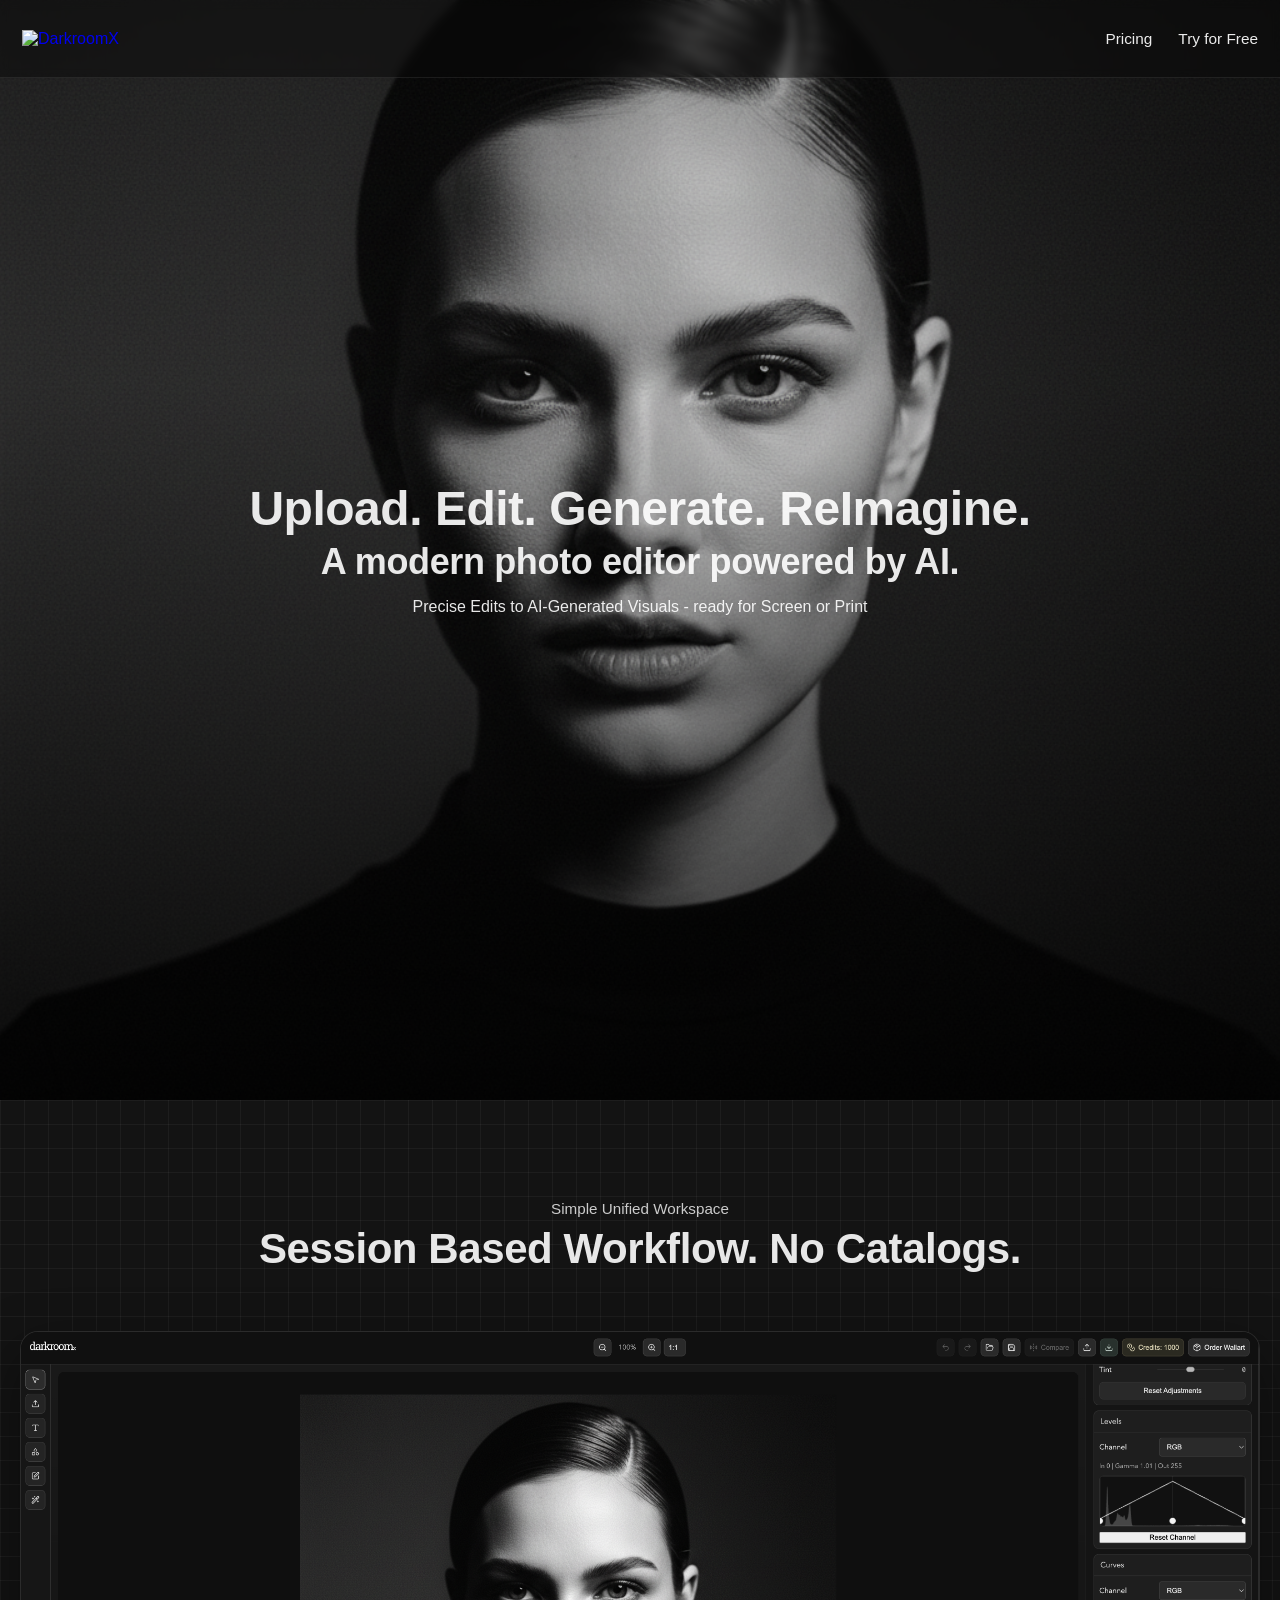
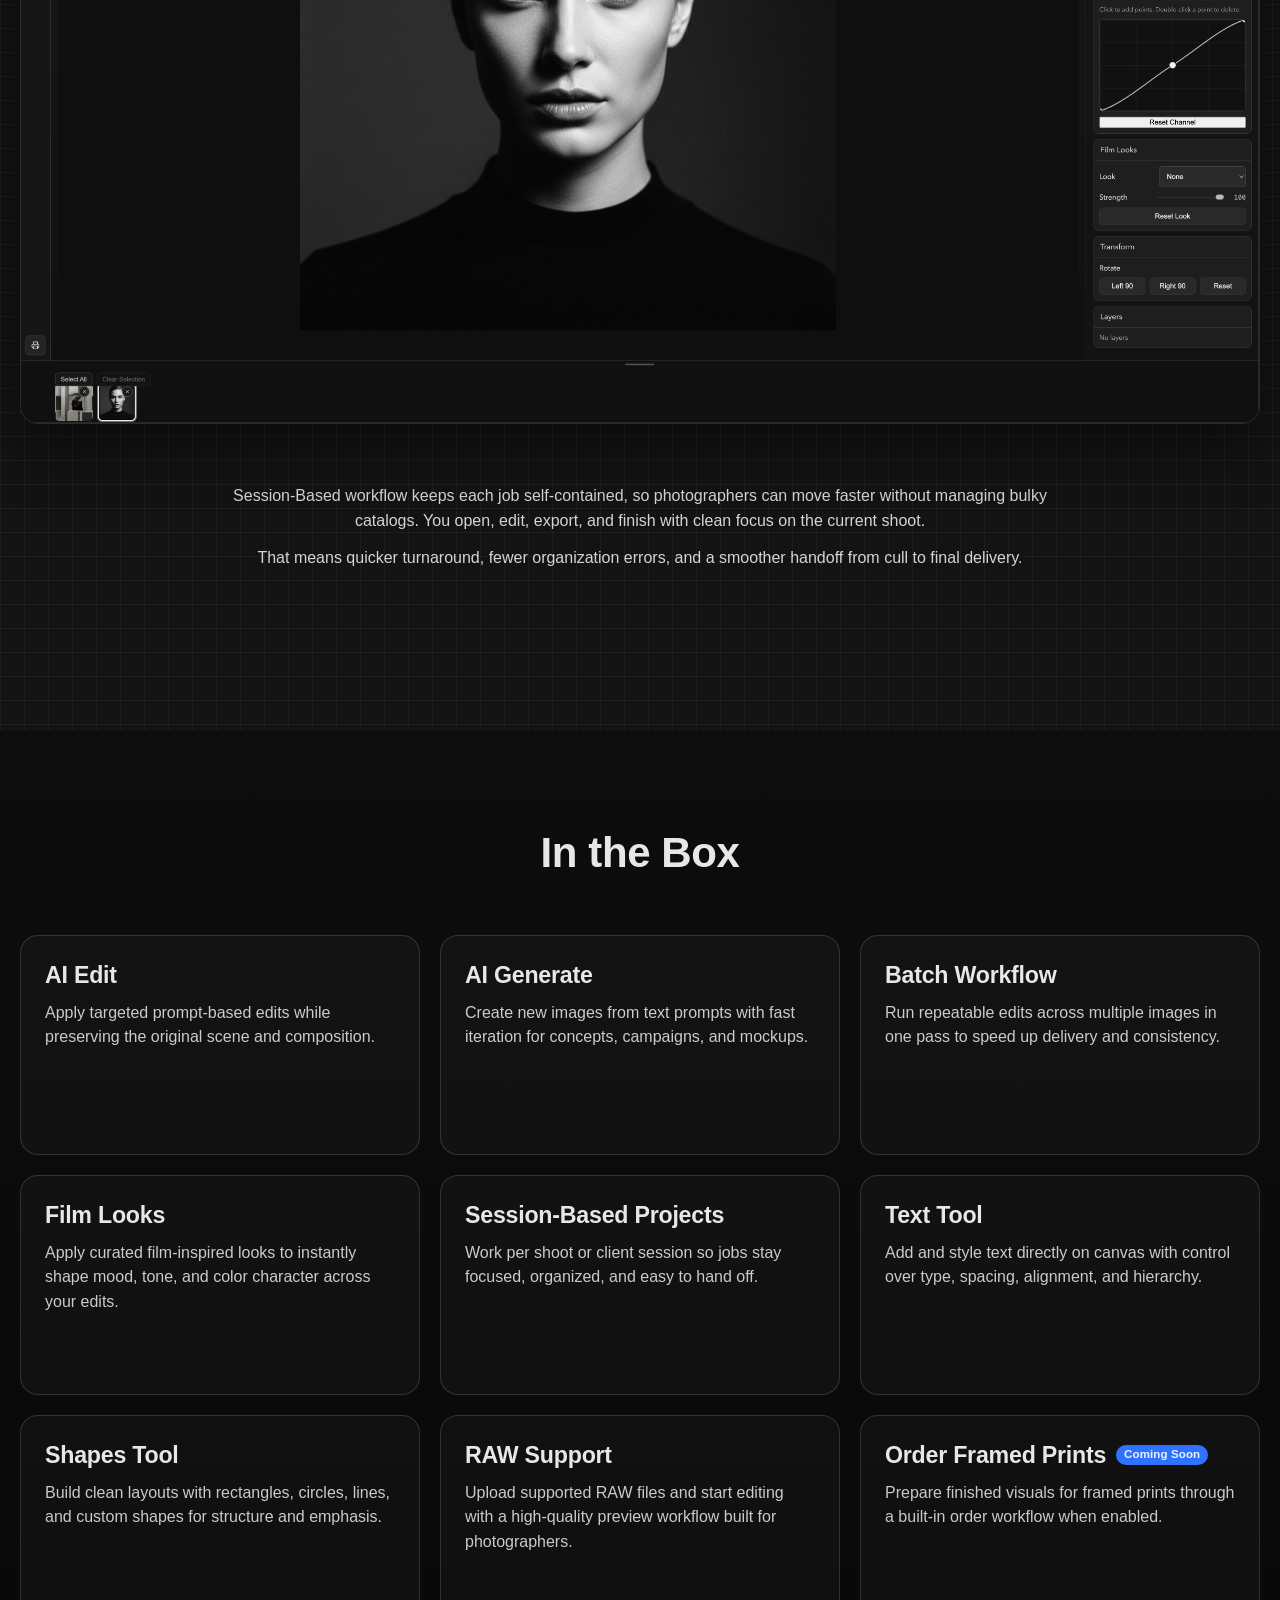
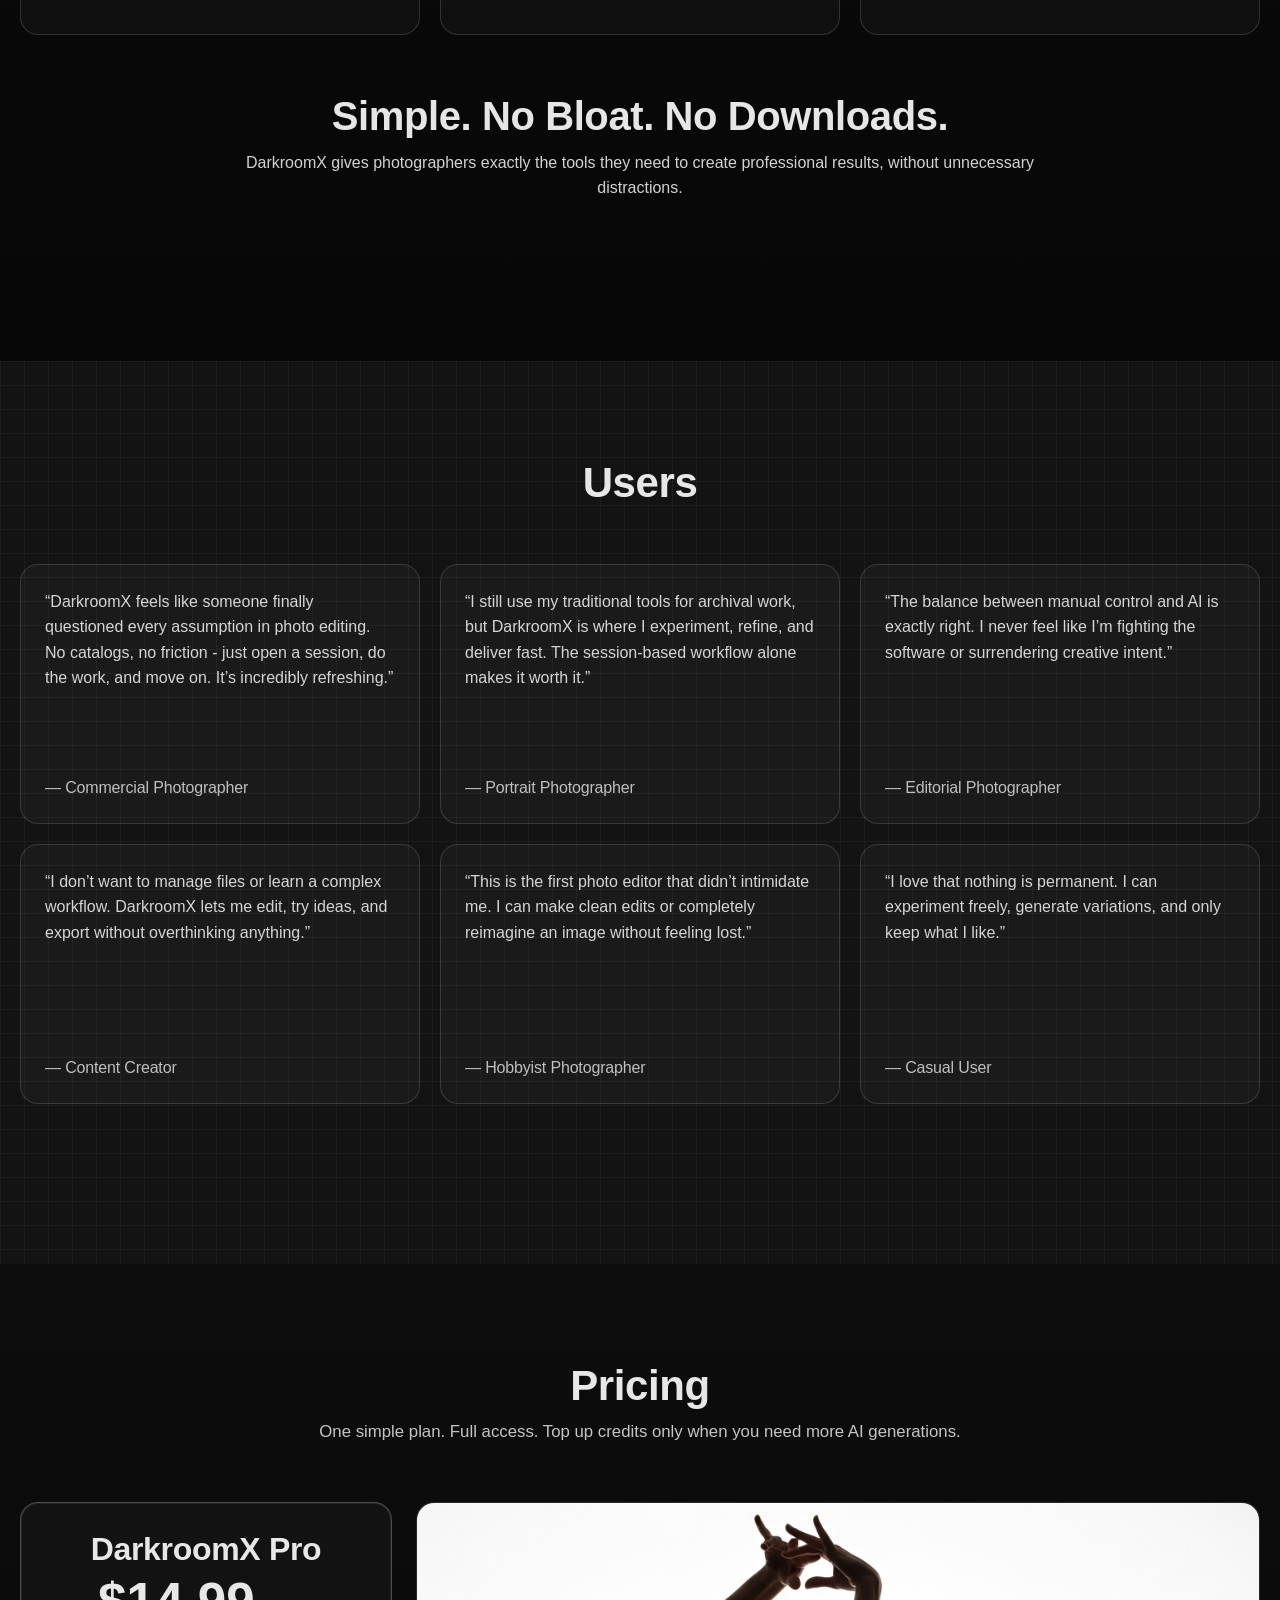
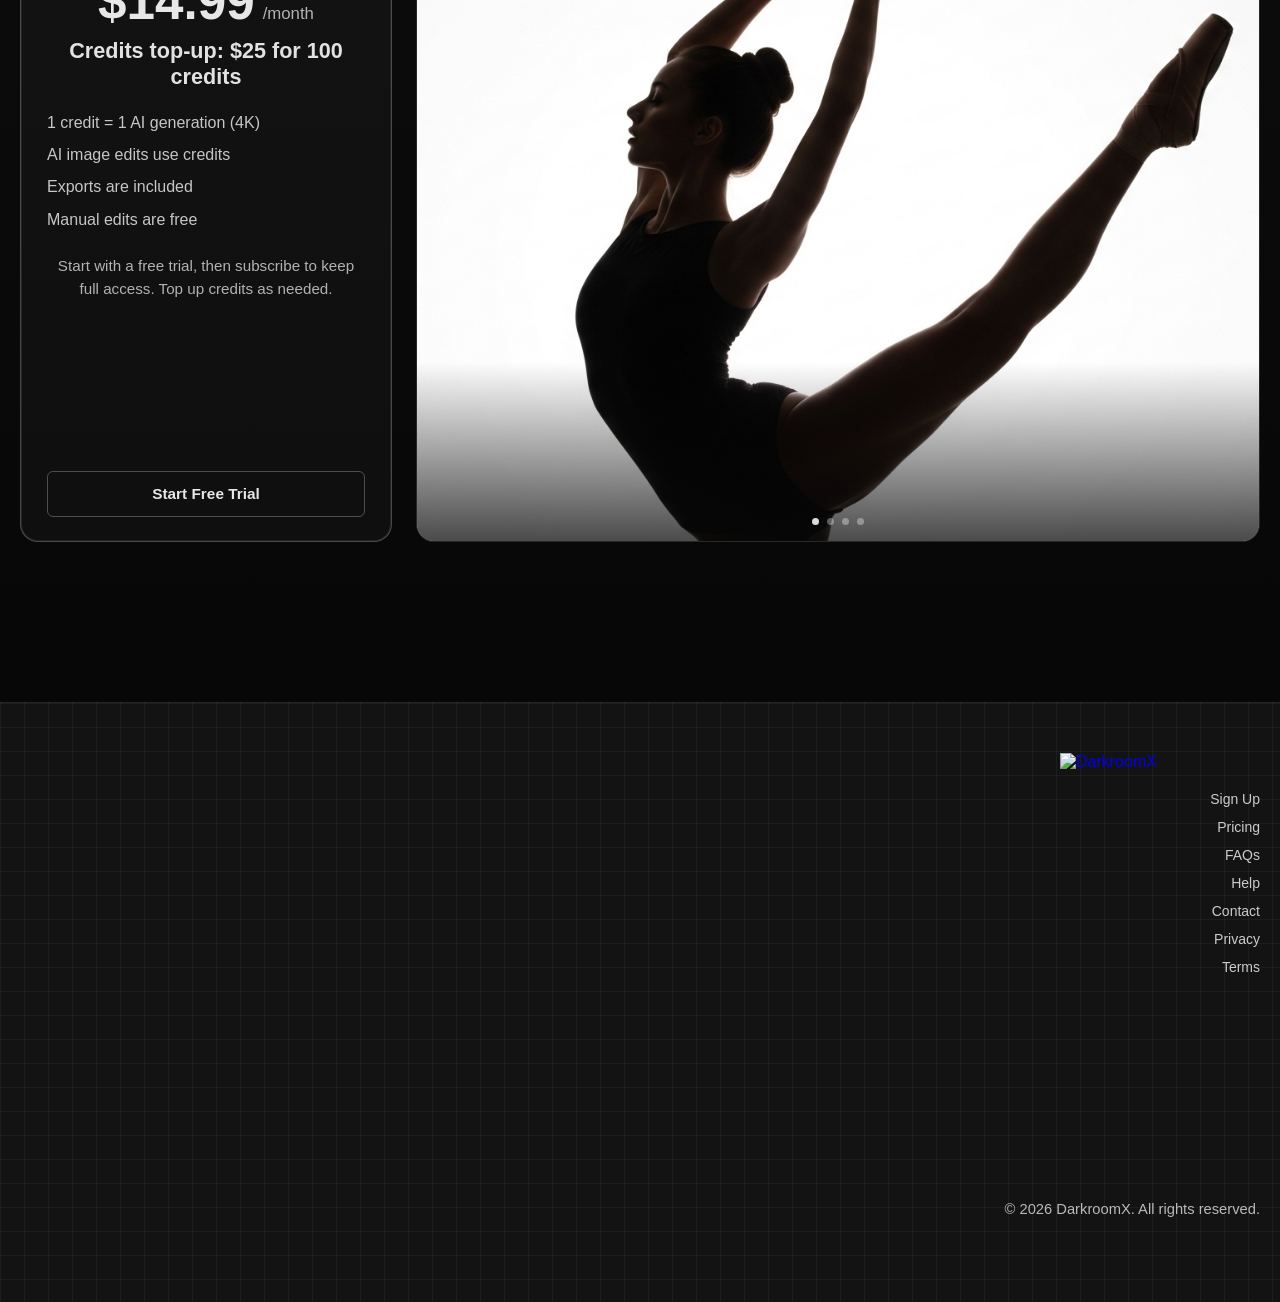
==== commit c7238e06: "Add RAW support messaging across site and settings help link" ====
--- a/index.html
+++ b/index.html
@@ -111,8 +111,8 @@
               <p>Build clean layouts with rectangles, circles, lines, and custom shapes for structure and emphasis.</p>
             </article>
             <article class="landing-feature-card">
-              <h3>No Downloads.</h3>
-              <p>Run DarkroomX in your browser with no app installs, setup steps, or device-specific friction.</p>
+              <h3>RAW Support</h3>
+              <p>Upload supported RAW files and start editing with a high-quality preview workflow built for photographers.</p>
             </article>
             <article class="landing-feature-card">
               <div class="landing-feature-title-row">
--- a/styles.css
+++ b/styles.css
@@ -1677,10 +1677,6 @@
 
 .tool-btn--bottom {
   margin-top: 8px;
-}
-
-.tool-btn--bottom-alt {
-  margin-top: auto;
 }
 
 .shape-flyout {
@@ -3013,6 +3009,20 @@
   padding: 40px 0 24px;
 }
 
+.library-modal-close {
+  position: fixed;
+  top: 16px;
+  right: 16px;
+  border: 0;
+  background: transparent;
+  box-shadow: none;
+  color: rgba(255, 255, 255, 0.82);
+}
+
+.library-modal-close:hover {
+  color: rgba(255, 255, 255, 0.62);
+}
+
 .library-projects-panel {
   width: 100%;
   margin-top: 0;
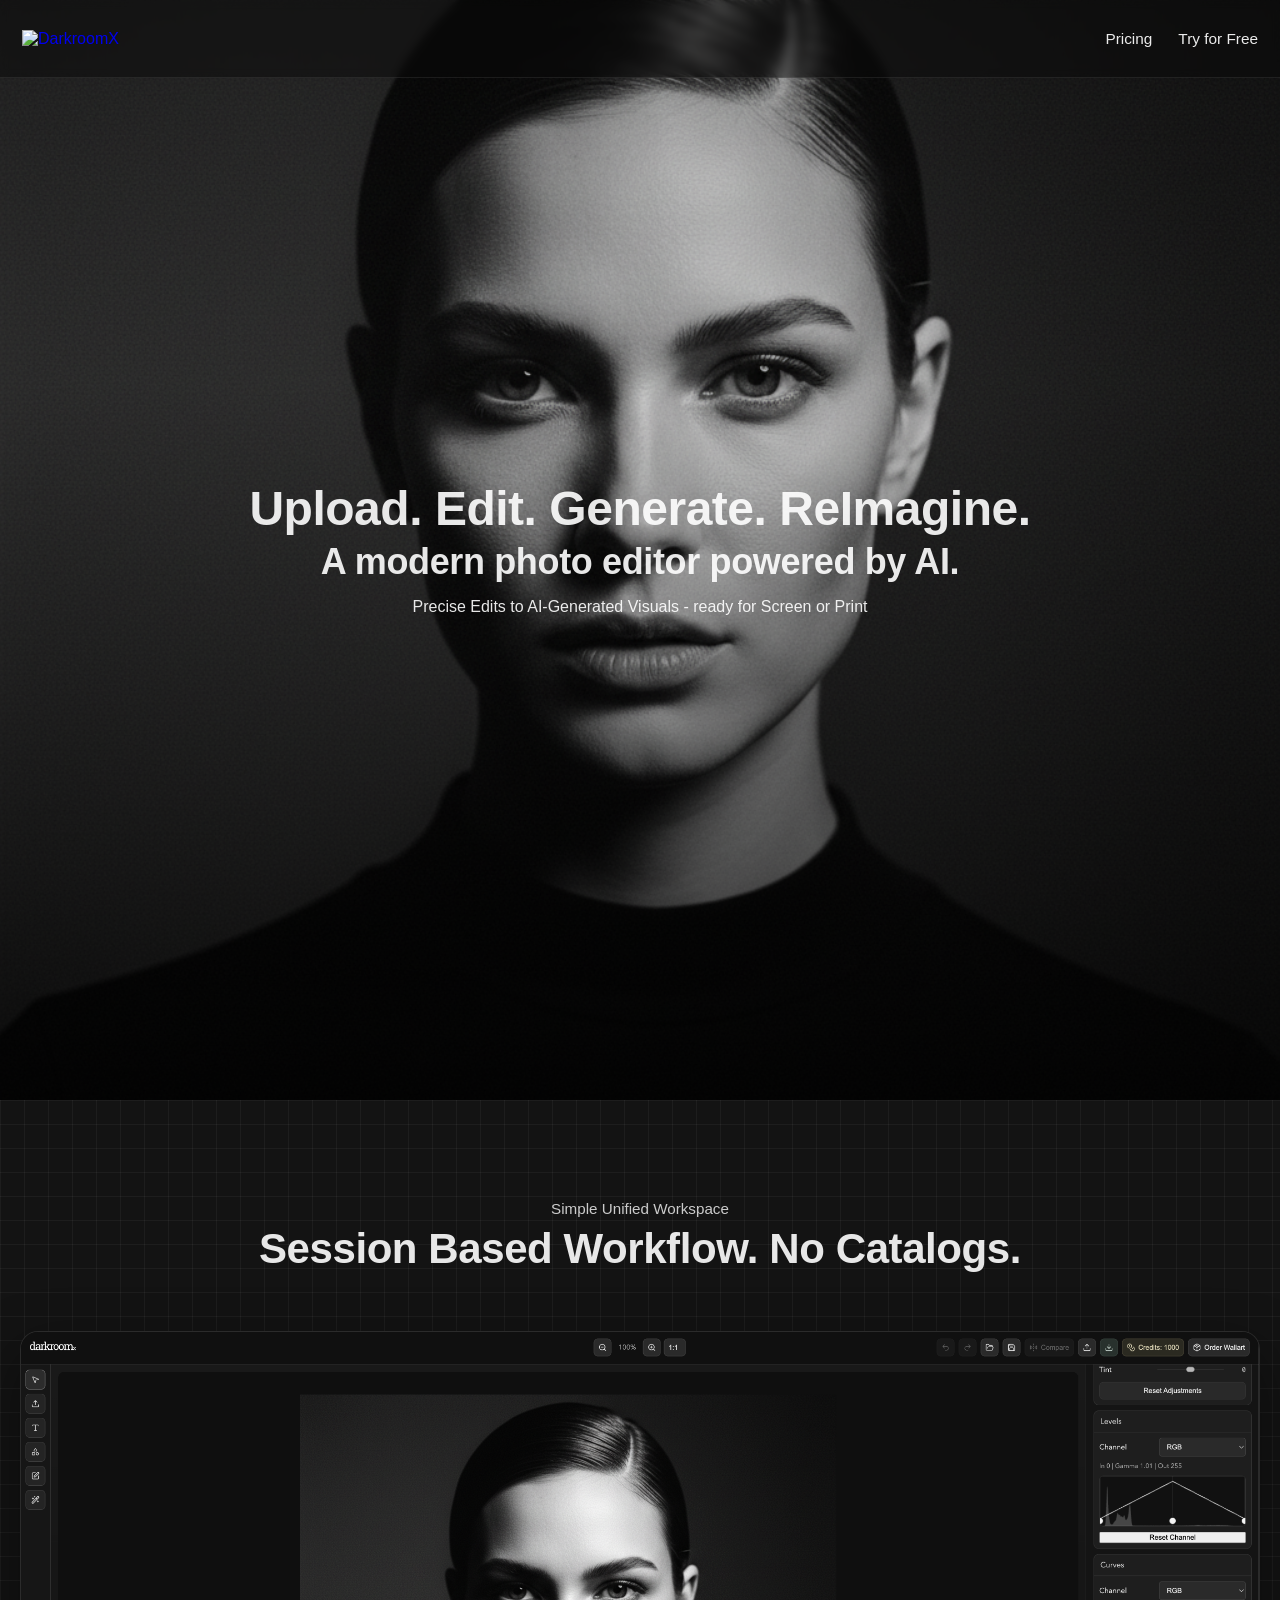
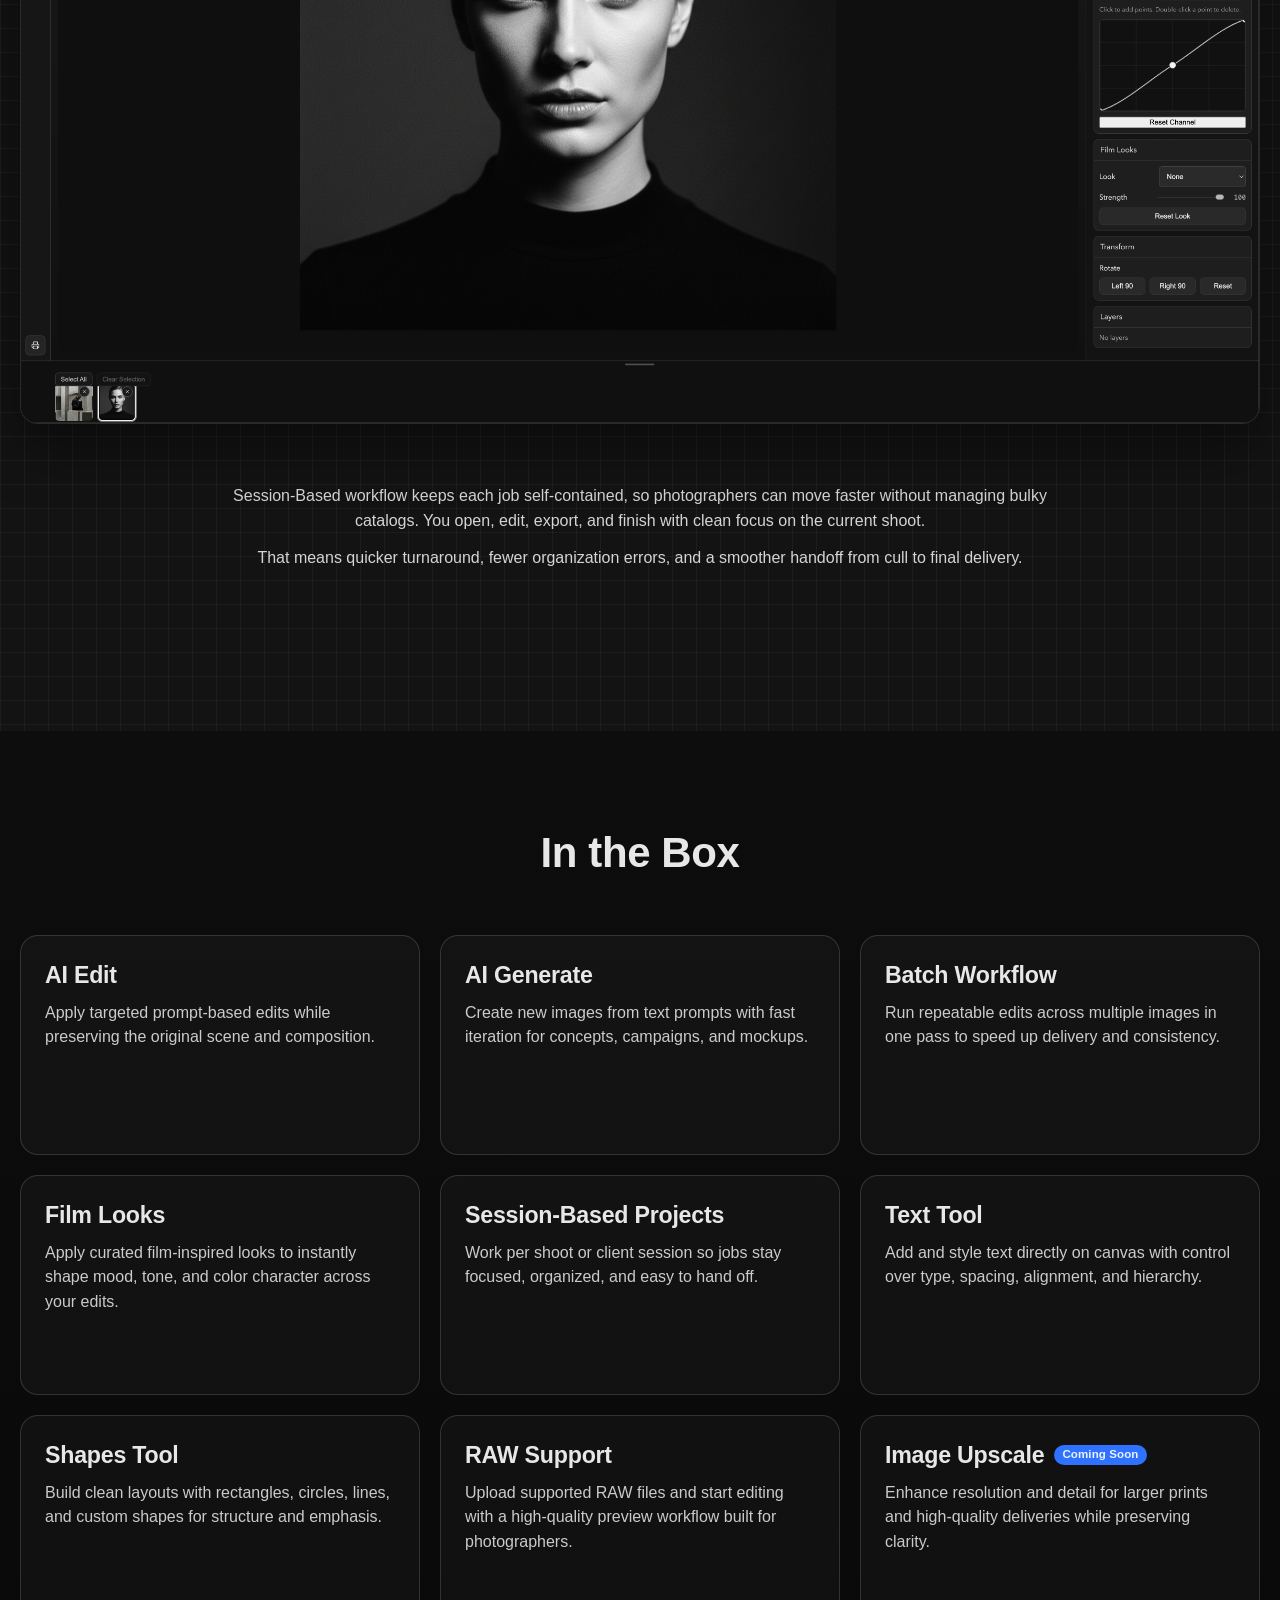
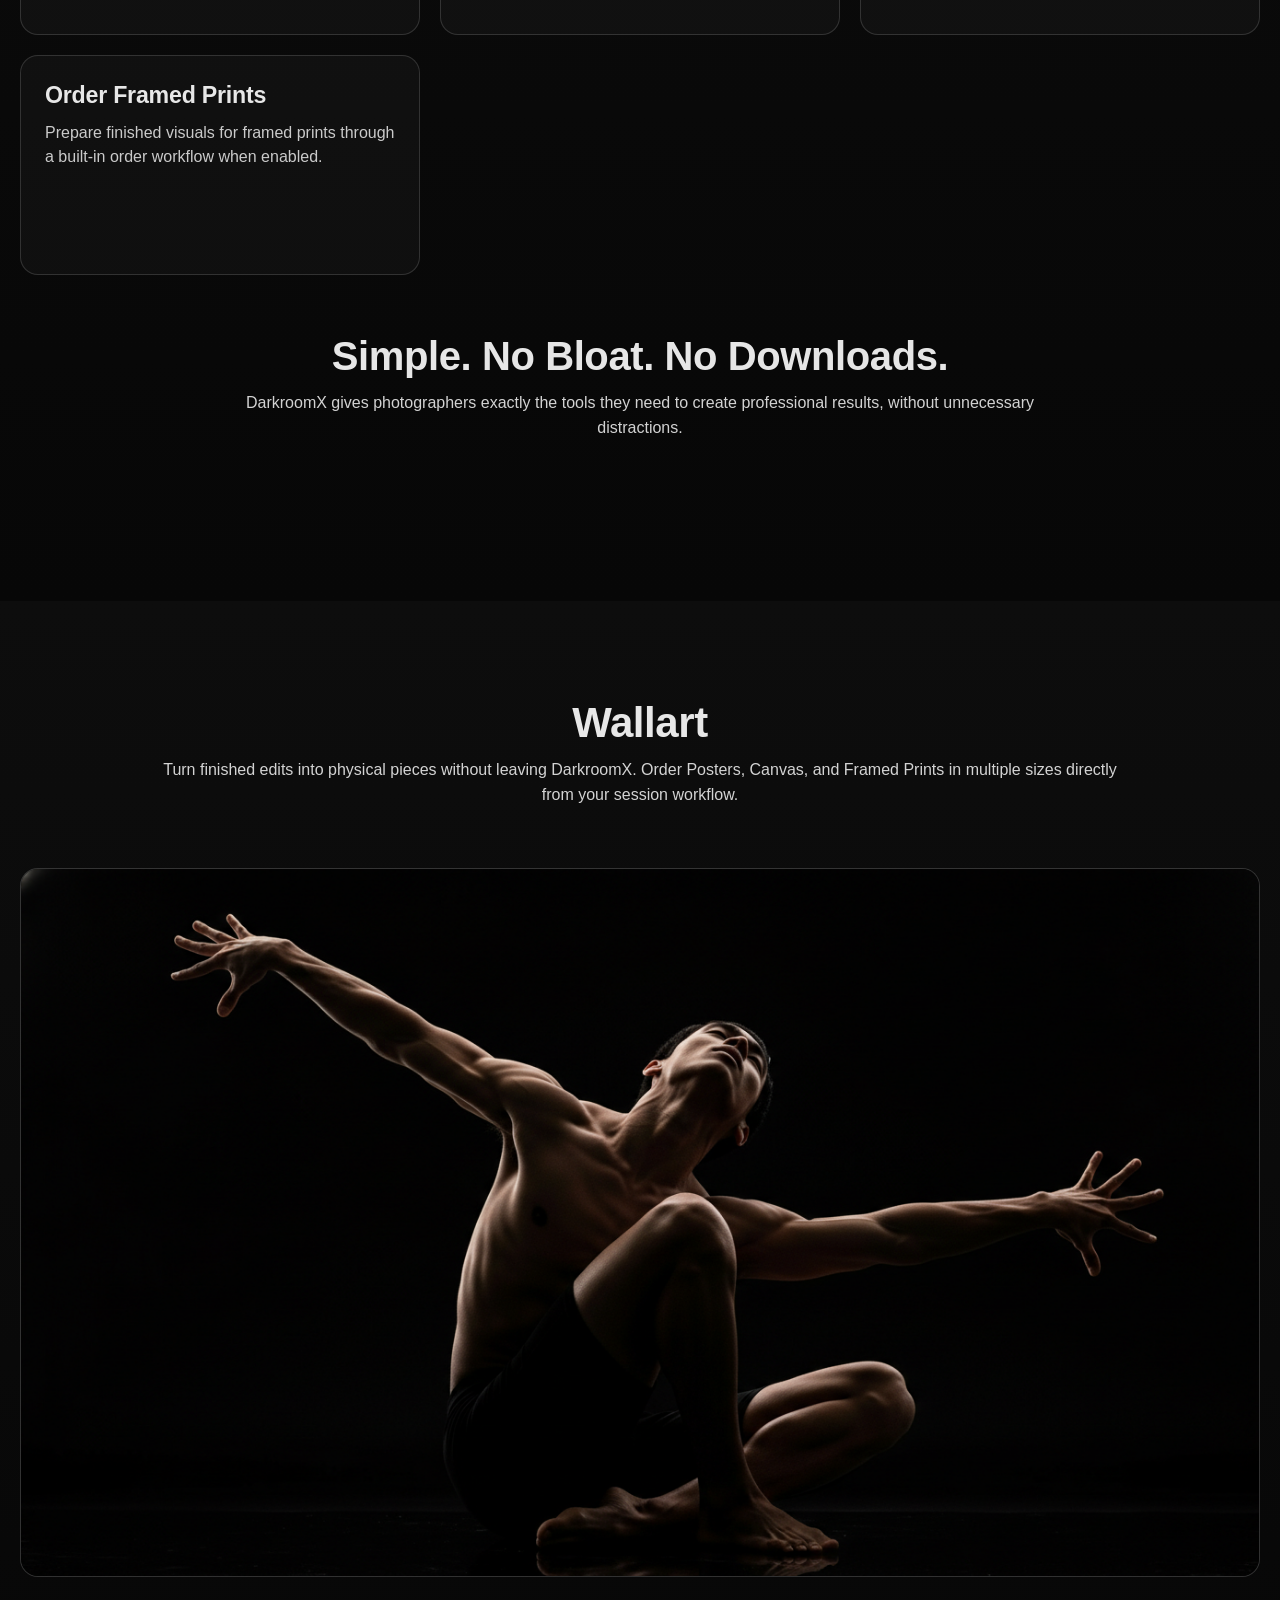
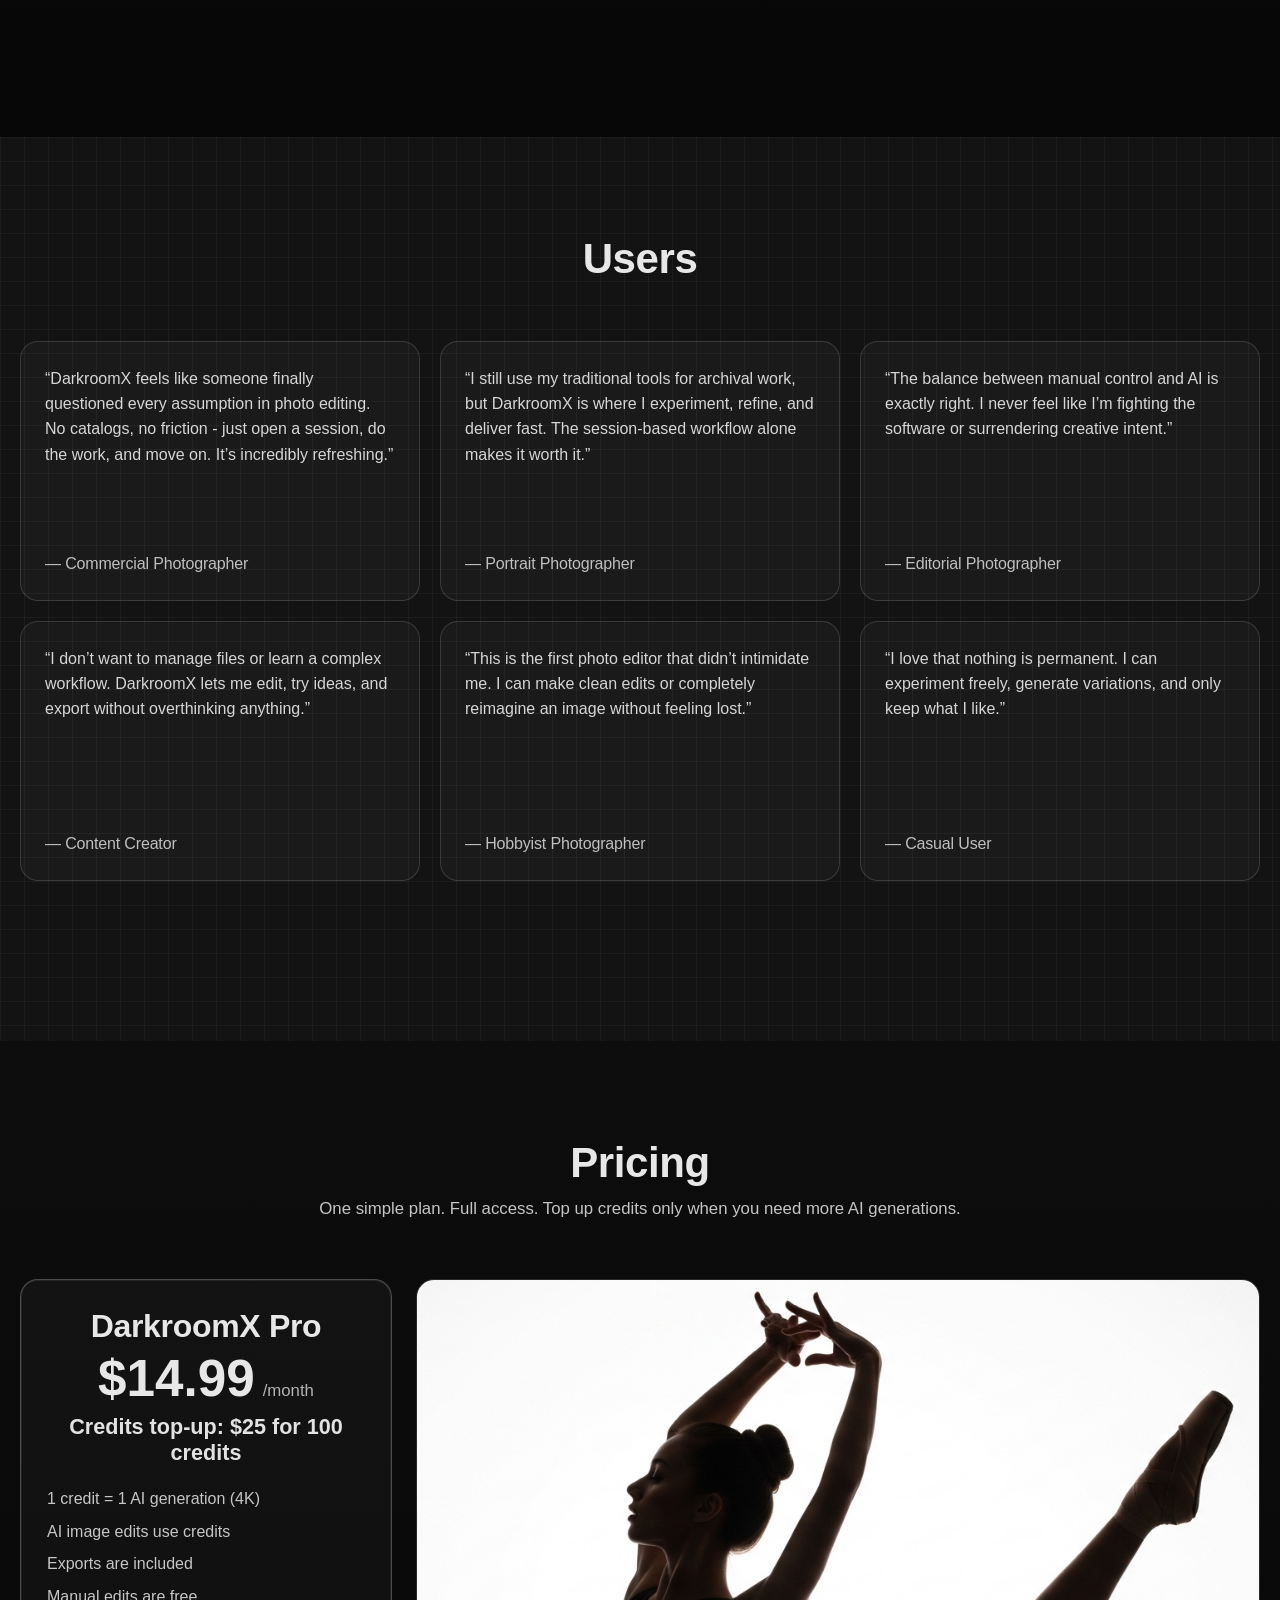
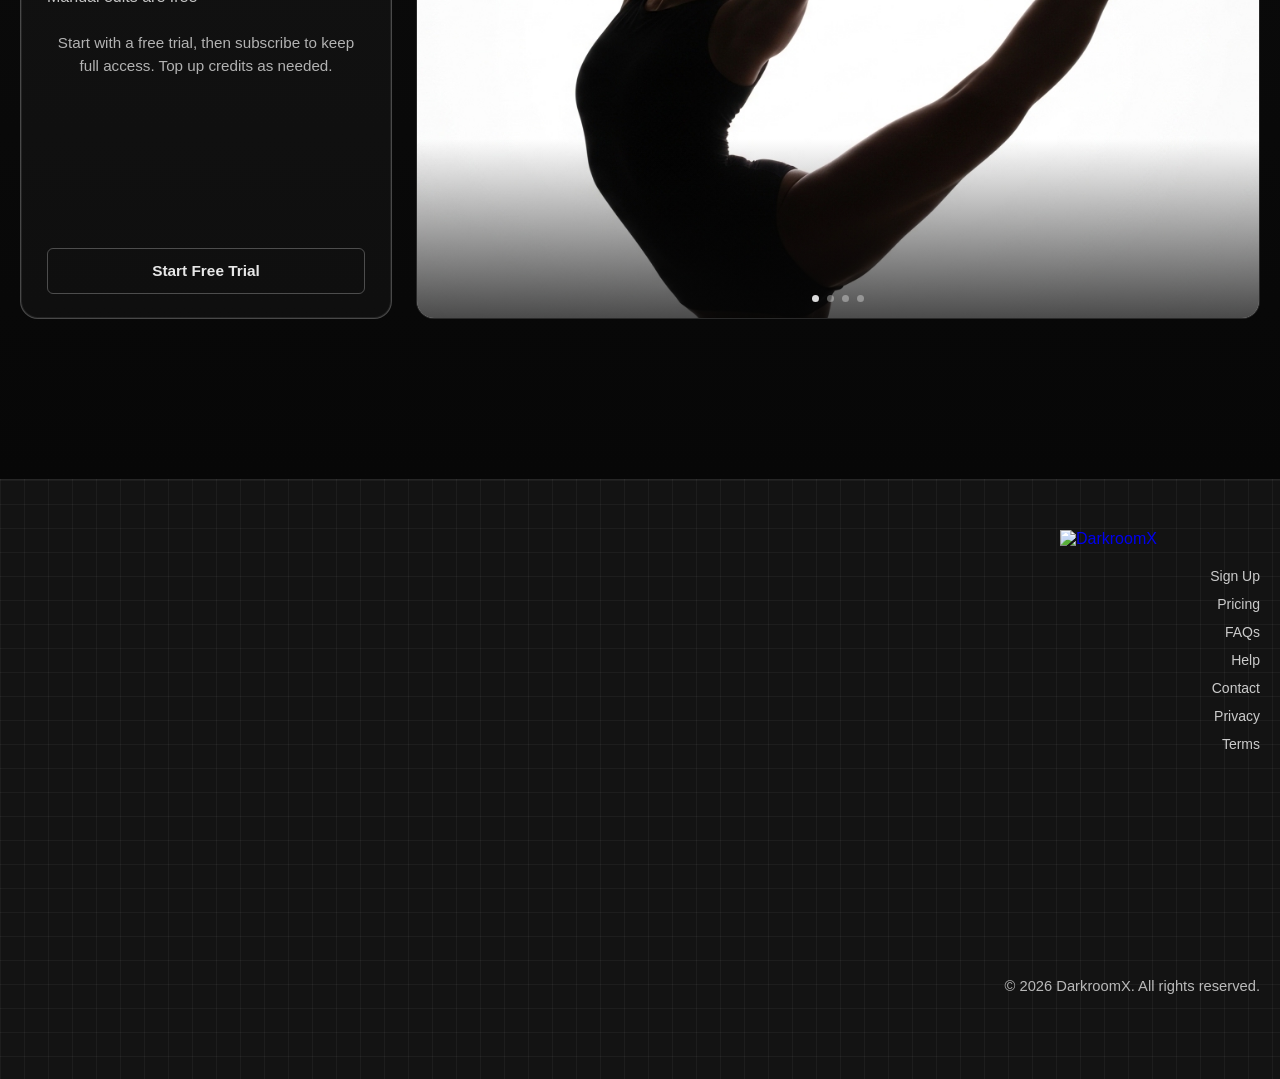
==== commit 519408e5: "Add Wallart landing section and help documentation" ====
--- a/index.html
+++ b/index.html
@@ -116,9 +116,13 @@
             </article>
             <article class="landing-feature-card">
               <div class="landing-feature-title-row">
-                <h3>Order Framed Prints</h3>
+                <h3>Image Upscale</h3>
                 <span class="landing-feature-badge">Coming Soon</span>
               </div>
+              <p>Enhance resolution and detail for larger prints and high-quality deliveries while preserving clarity.</p>
+            </article>
+            <article class="landing-feature-card">
+              <h3>Order Framed Prints</h3>
               <p>Prepare finished visuals for framed prints through a built-in order workflow when enabled.</p>
             </article>
           </div>
@@ -128,6 +132,20 @@
             <p>
               DarkroomX gives photographers exactly the tools they need to create professional results, without unnecessary distractions.
             </p>
+          </div>
+        </div>
+      </section>
+
+      <section class="landing-wallart" aria-label="DarkroomX wallart">
+        <div class="landing-wallart-inner">
+          <div class="landing-wallart-copy">
+            <h1>Wallart</h1>
+            <p>
+              Turn finished edits into physical pieces without leaving DarkroomX. Order Posters, Canvas, and Framed Prints in multiple sizes directly from your session workflow.
+            </p>
+          </div>
+          <div class="landing-wallart-image-wrap" data-reveal>
+            <img src="/assets/slideshow/11.png" alt="DarkroomX wallart preview" class="landing-wallart-image" loading="lazy" decoding="async" />
           </div>
         </div>
       </section>
--- a/styles.css
+++ b/styles.css
@@ -780,6 +780,54 @@
   color: rgba(255, 255, 255, 0.82);
   font-size: 1rem;
   line-height: 1.55;
+}
+
+.landing-wallart {
+  background: linear-gradient(180deg, #0d0d0d 0%, #070707 100%);
+  min-height: 800px;
+  padding: 100px 20px 160px;
+}
+
+.landing-wallart-inner {
+  width: min(1400px, 100%);
+  margin: 0 auto;
+}
+
+.landing-wallart-copy {
+  width: min(980px, 100%);
+  margin: 0 auto 60px;
+  padding: 0 12px;
+  text-align: center;
+}
+
+.landing-wallart-copy h1 {
+  margin: 0 0 14px;
+  font-size: 42px;
+  line-height: 1.04;
+  color: var(--soft-white);
+}
+
+.landing-wallart-copy p {
+  margin: 0 auto;
+  max-width: 960px;
+  color: rgba(255, 255, 255, 0.82);
+  font-size: 1rem;
+  line-height: 1.55;
+}
+
+.landing-wallart-image-wrap {
+  width: min(1260px, 100%);
+  margin: 0 auto;
+  border: 1px solid rgba(255, 255, 255, 0.14);
+  border-radius: 18px;
+  overflow: hidden;
+  background: rgba(255, 255, 255, 0.03);
+}
+
+.landing-wallart-image {
+  display: block;
+  width: 100%;
+  height: auto;
 }
 
 .landing-users {
@@ -1235,6 +1283,19 @@
     font-size: 30px;
   }
 
+  .landing-wallart {
+    padding: 34px 14px 112px;
+  }
+
+  .landing-wallart-copy {
+    margin-bottom: 24px;
+    padding: 0 8px;
+  }
+
+  .landing-wallart-copy h1 {
+    font-size: 30px;
+  }
+
   .landing-users {
     padding: 34px 14px 112px;
   }
@@ -1331,6 +1392,10 @@
   }
 
   .landing-features {
+    padding-bottom: 132px;
+  }
+
+  .landing-wallart {
     padding-bottom: 132px;
   }
 
@@ -2649,6 +2714,52 @@
 .credits-modal-card {
   width: min(520px, calc(100vw - 32px));
   min-height: 400px;
+}
+
+.wallart-modal-card {
+  width: min(920px, calc(100vw - 40px));
+}
+
+.wallart-modal-body {
+  display: grid;
+  grid-template-columns: minmax(320px, 1fr) minmax(220px, 280px);
+  gap: 16px;
+  align-items: start;
+}
+
+.wallart-preview-wrap {
+  min-height: 360px;
+  border: 1px solid #3f3f3f;
+  border-radius: 10px;
+  background: #121212;
+  overflow: hidden;
+  display: grid;
+  place-items: center;
+}
+
+.wallart-preview-image {
+  width: 100%;
+  height: 100%;
+  object-fit: contain;
+}
+
+.wallart-modal-controls {
+  display: grid;
+  gap: 12px;
+}
+
+.wallart-meta {
+  margin: 0;
+  color: rgba(255, 255, 255, 0.88);
+  font-size: 0.86rem;
+  line-height: 1.45;
+}
+
+.wallart-helper {
+  margin: 0;
+  color: rgba(255, 255, 255, 0.62);
+  font-size: 0.8rem;
+  line-height: 1.4;
 }
 
 .settings-modal-card {
@@ -3197,6 +3308,14 @@
 }
 
 @media (max-width: 960px) {
+  .wallart-modal-body {
+    grid-template-columns: 1fr;
+  }
+
+  .wallart-preview-wrap {
+    min-height: 220px;
+  }
+
   .settings-modal-card {
     min-height: 0;
     grid-template-columns: 1fr;
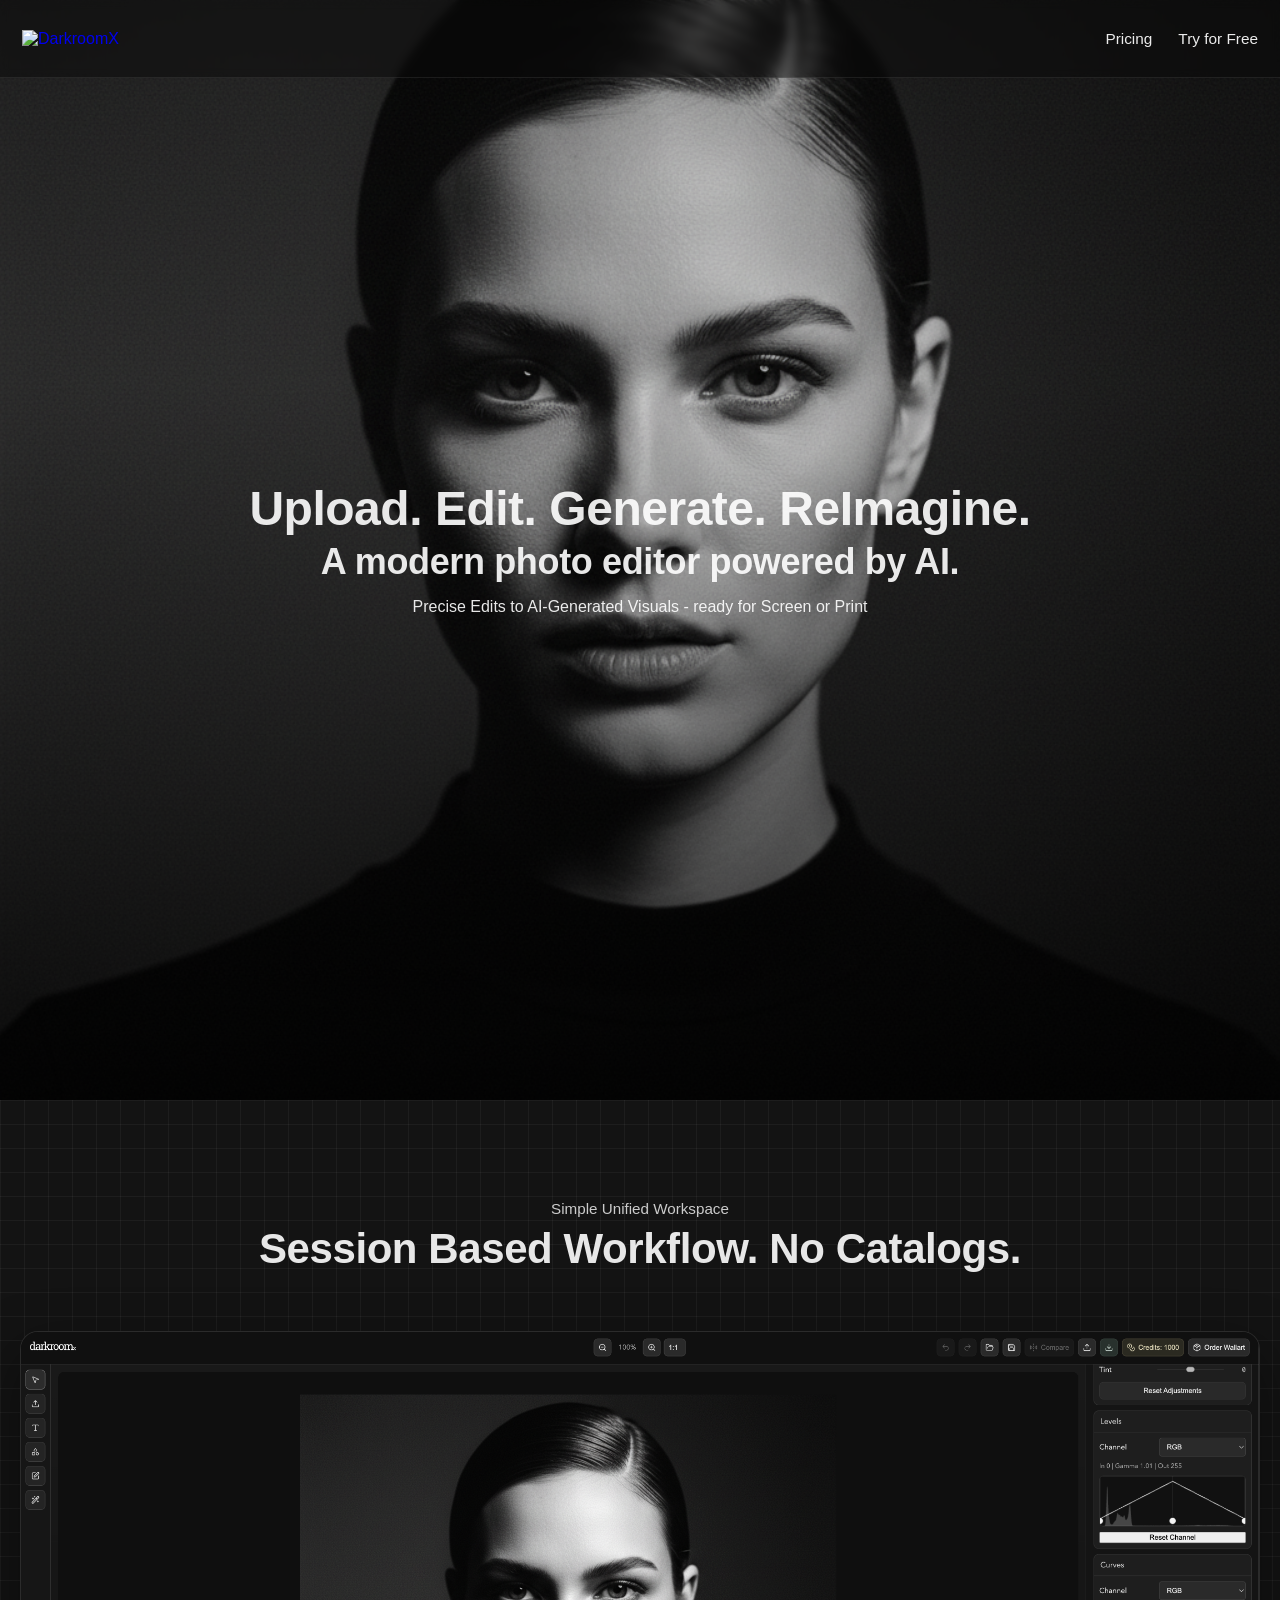
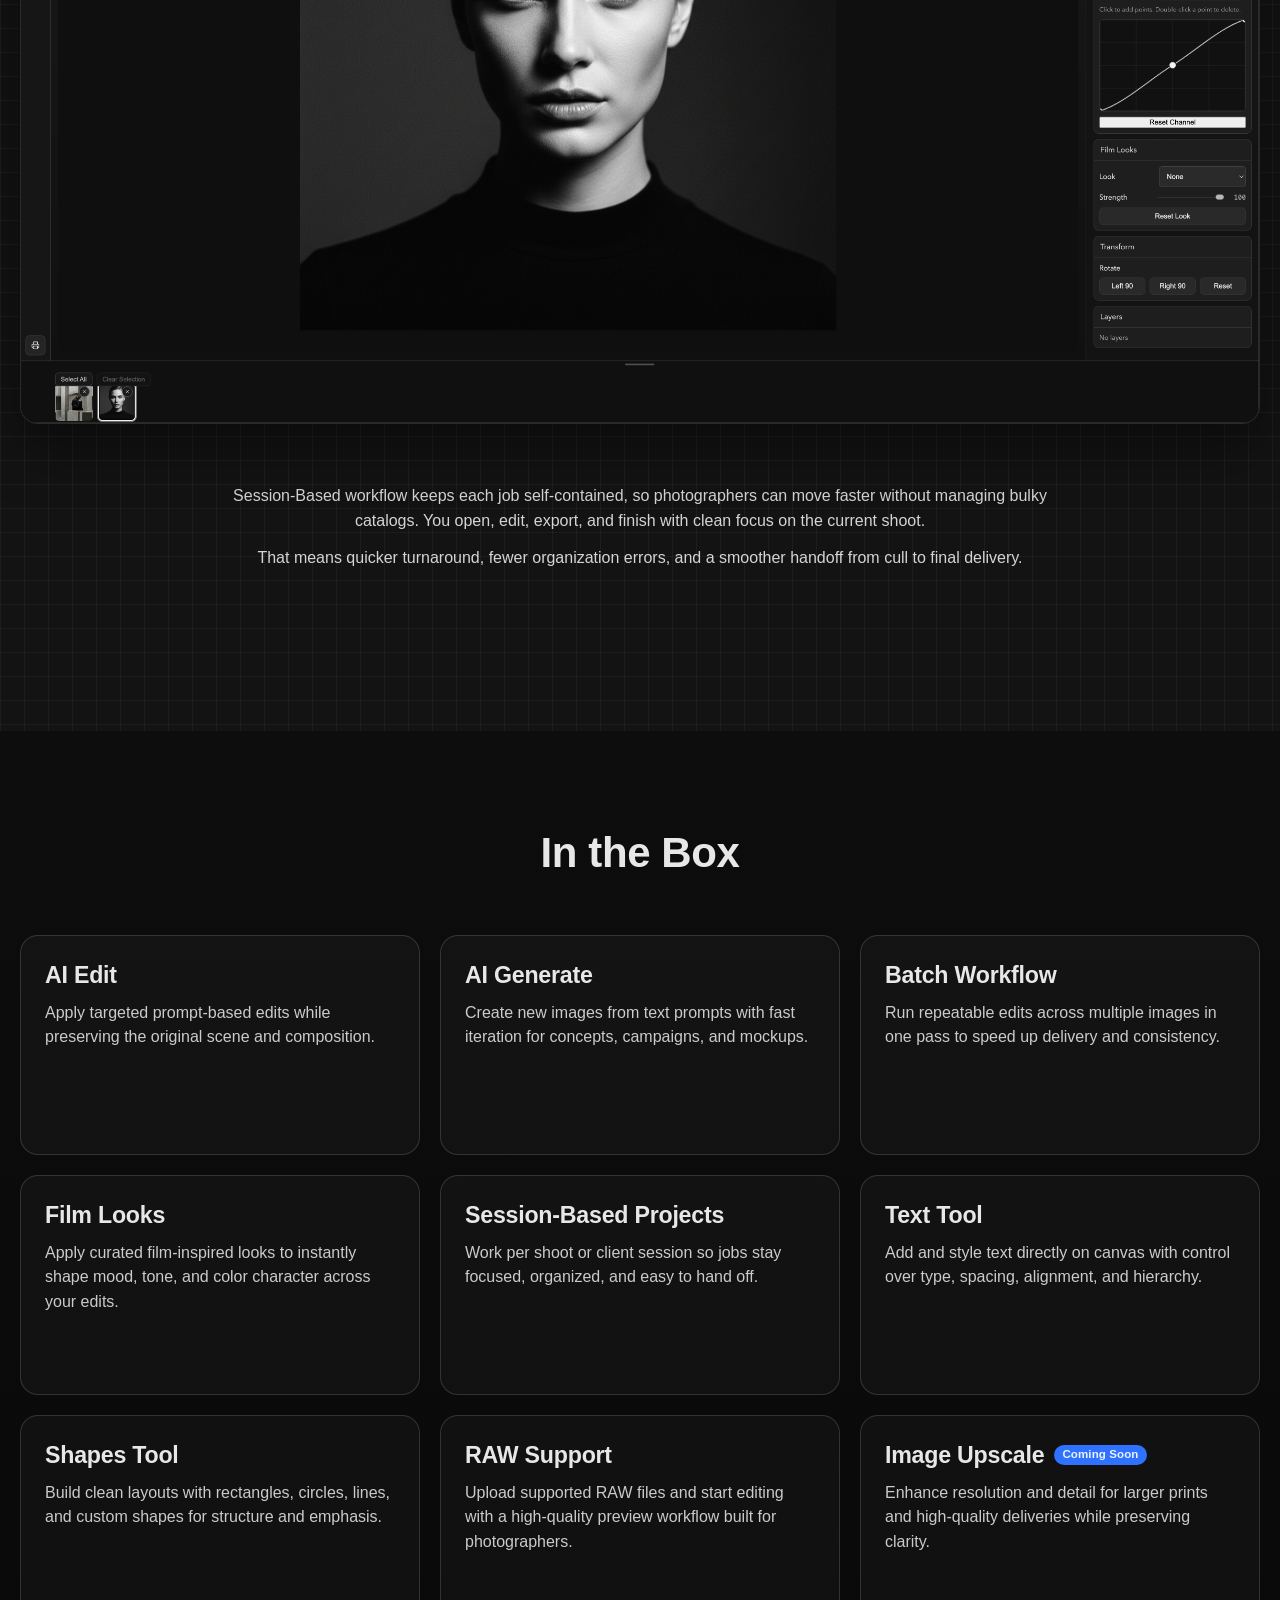
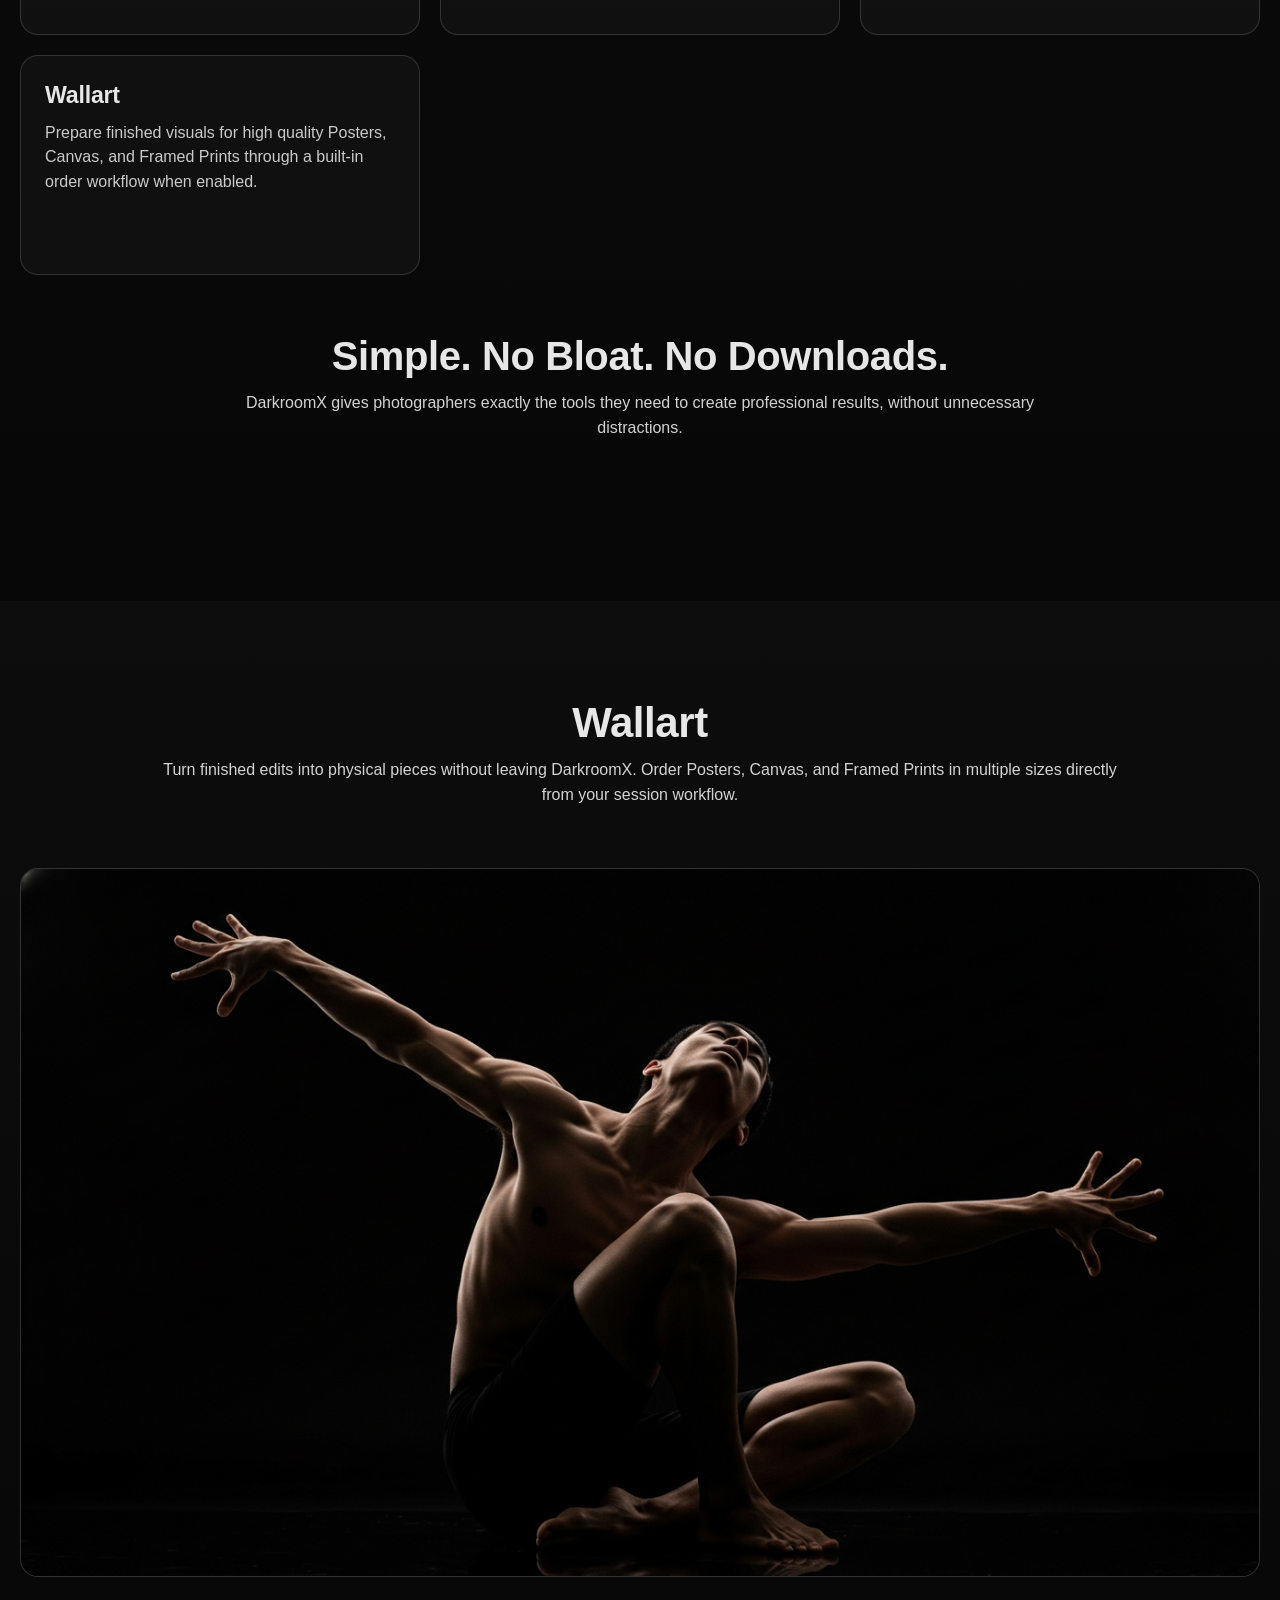
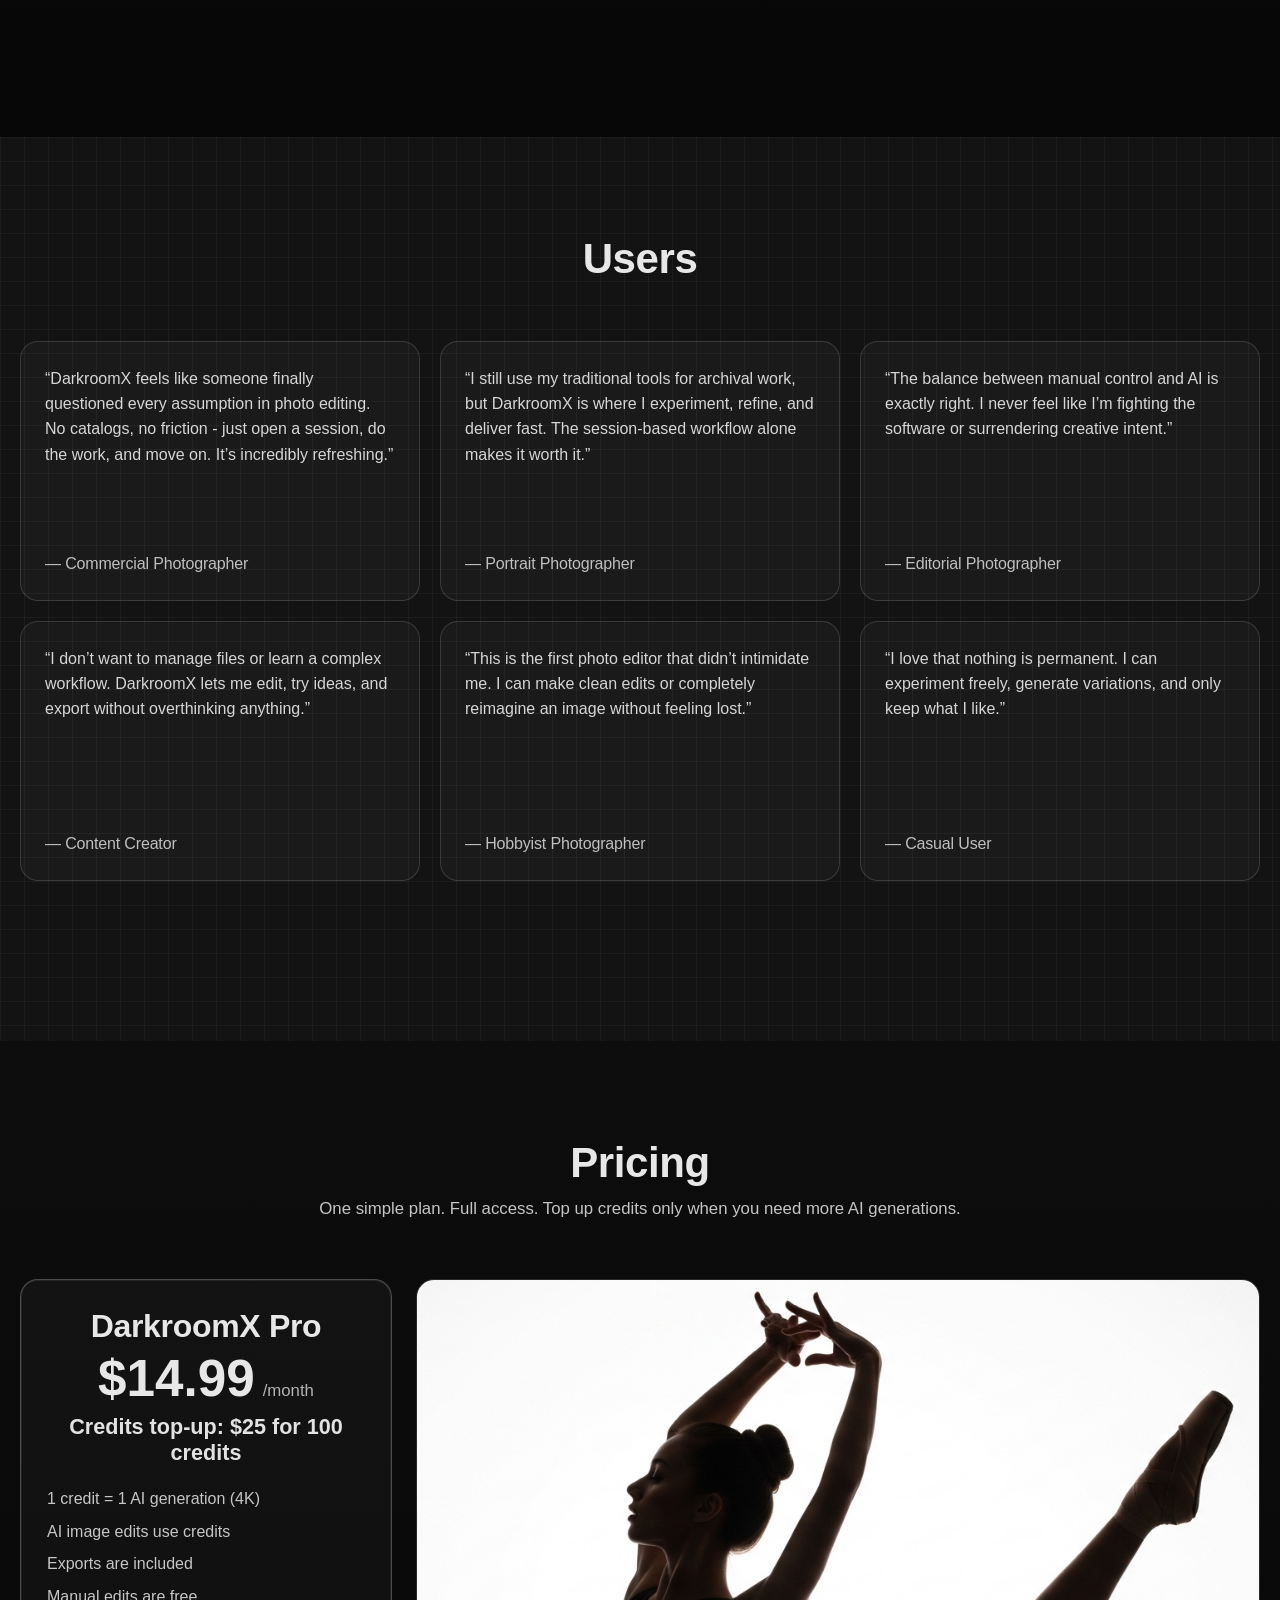
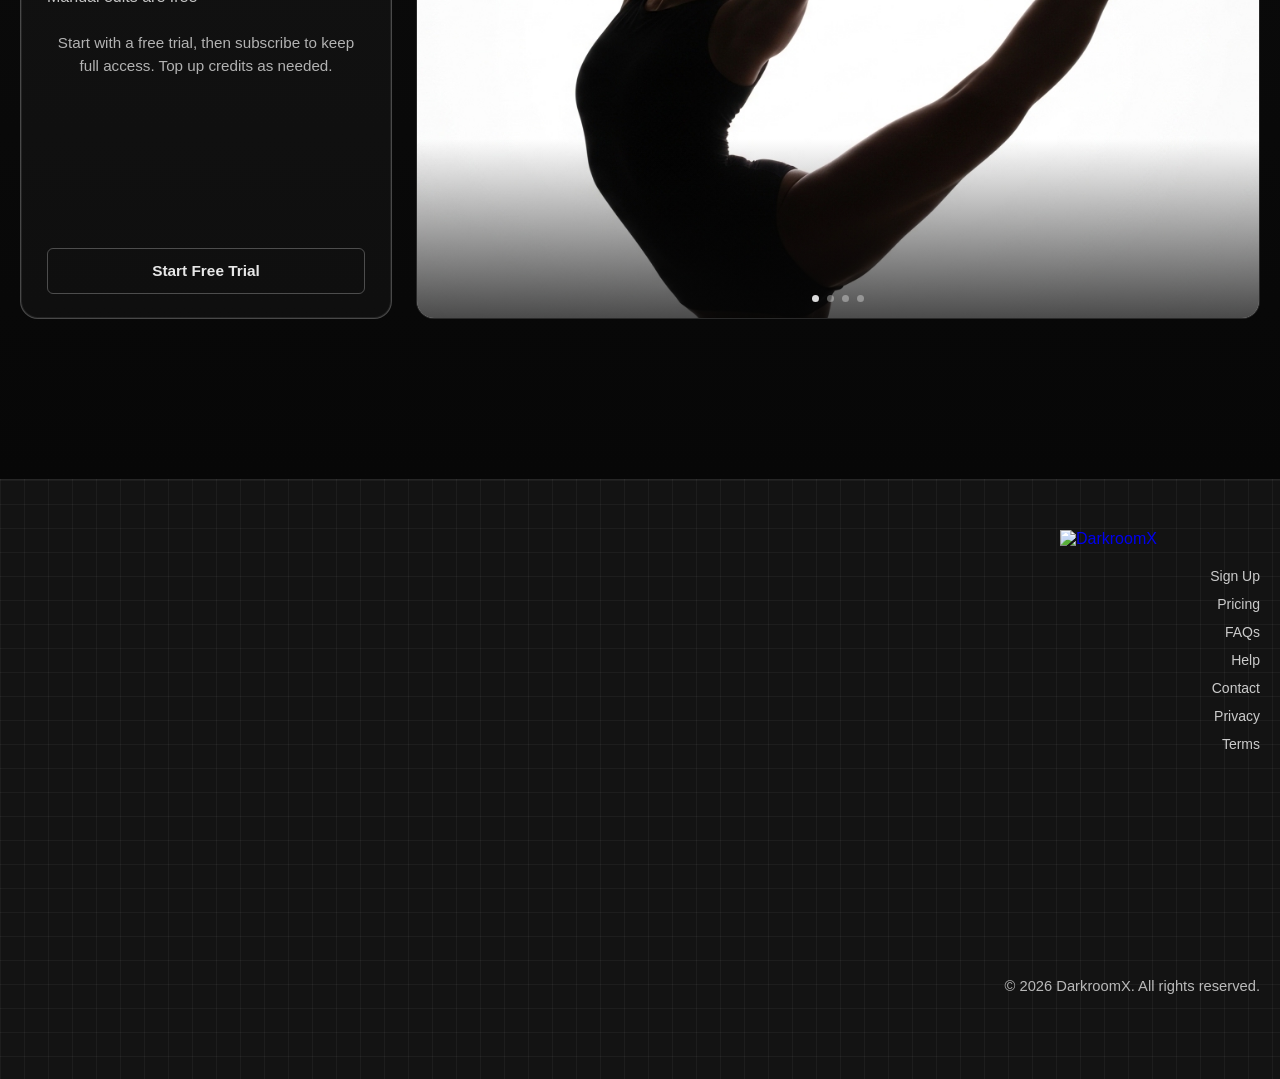
==== commit 7b2755ce: "Update landing feature copy for wallart card" ====
--- a/index.html
+++ b/index.html
@@ -122,8 +122,8 @@
               <p>Enhance resolution and detail for larger prints and high-quality deliveries while preserving clarity.</p>
             </article>
             <article class="landing-feature-card">
-              <h3>Order Framed Prints</h3>
-              <p>Prepare finished visuals for framed prints through a built-in order workflow when enabled.</p>
+              <h3>Wallart</h3>
+              <p>Prepare finished visuals for high quality Posters, Canvas, and Framed Prints through a built-in order workflow when enabled.</p>
             </article>
           </div>
 
--- a/styles.css
+++ b/styles.css
@@ -635,6 +635,19 @@
 }
 
 .landing-app-ui-inner[data-reveal].is-visible {
+  opacity: 1;
+  transform: translateY(0) scale(1);
+  filter: blur(0);
+}
+
+.landing-wallart-image-wrap[data-reveal] {
+  opacity: 0;
+  transform: translateY(26px) scale(0.985);
+  filter: blur(2px);
+  transition: opacity 620ms ease, transform 620ms ease, filter 620ms ease;
+}
+
+.landing-wallart-image-wrap[data-reveal].is-visible {
   opacity: 1;
   transform: translateY(0) scale(1);
   filter: blur(0);
@@ -1437,7 +1450,8 @@
 }
 
 @media (prefers-reduced-motion: reduce) {
-  .landing-app-ui-inner[data-reveal] {
+  .landing-app-ui-inner[data-reveal],
+  .landing-wallart-image-wrap[data-reveal] {
     opacity: 1;
     transform: none;
     filter: none;
@@ -1741,7 +1755,7 @@
 }
 
 .tool-btn--bottom {
-  margin-top: 8px;
+  margin-top: auto;
 }
 
 .shape-flyout {
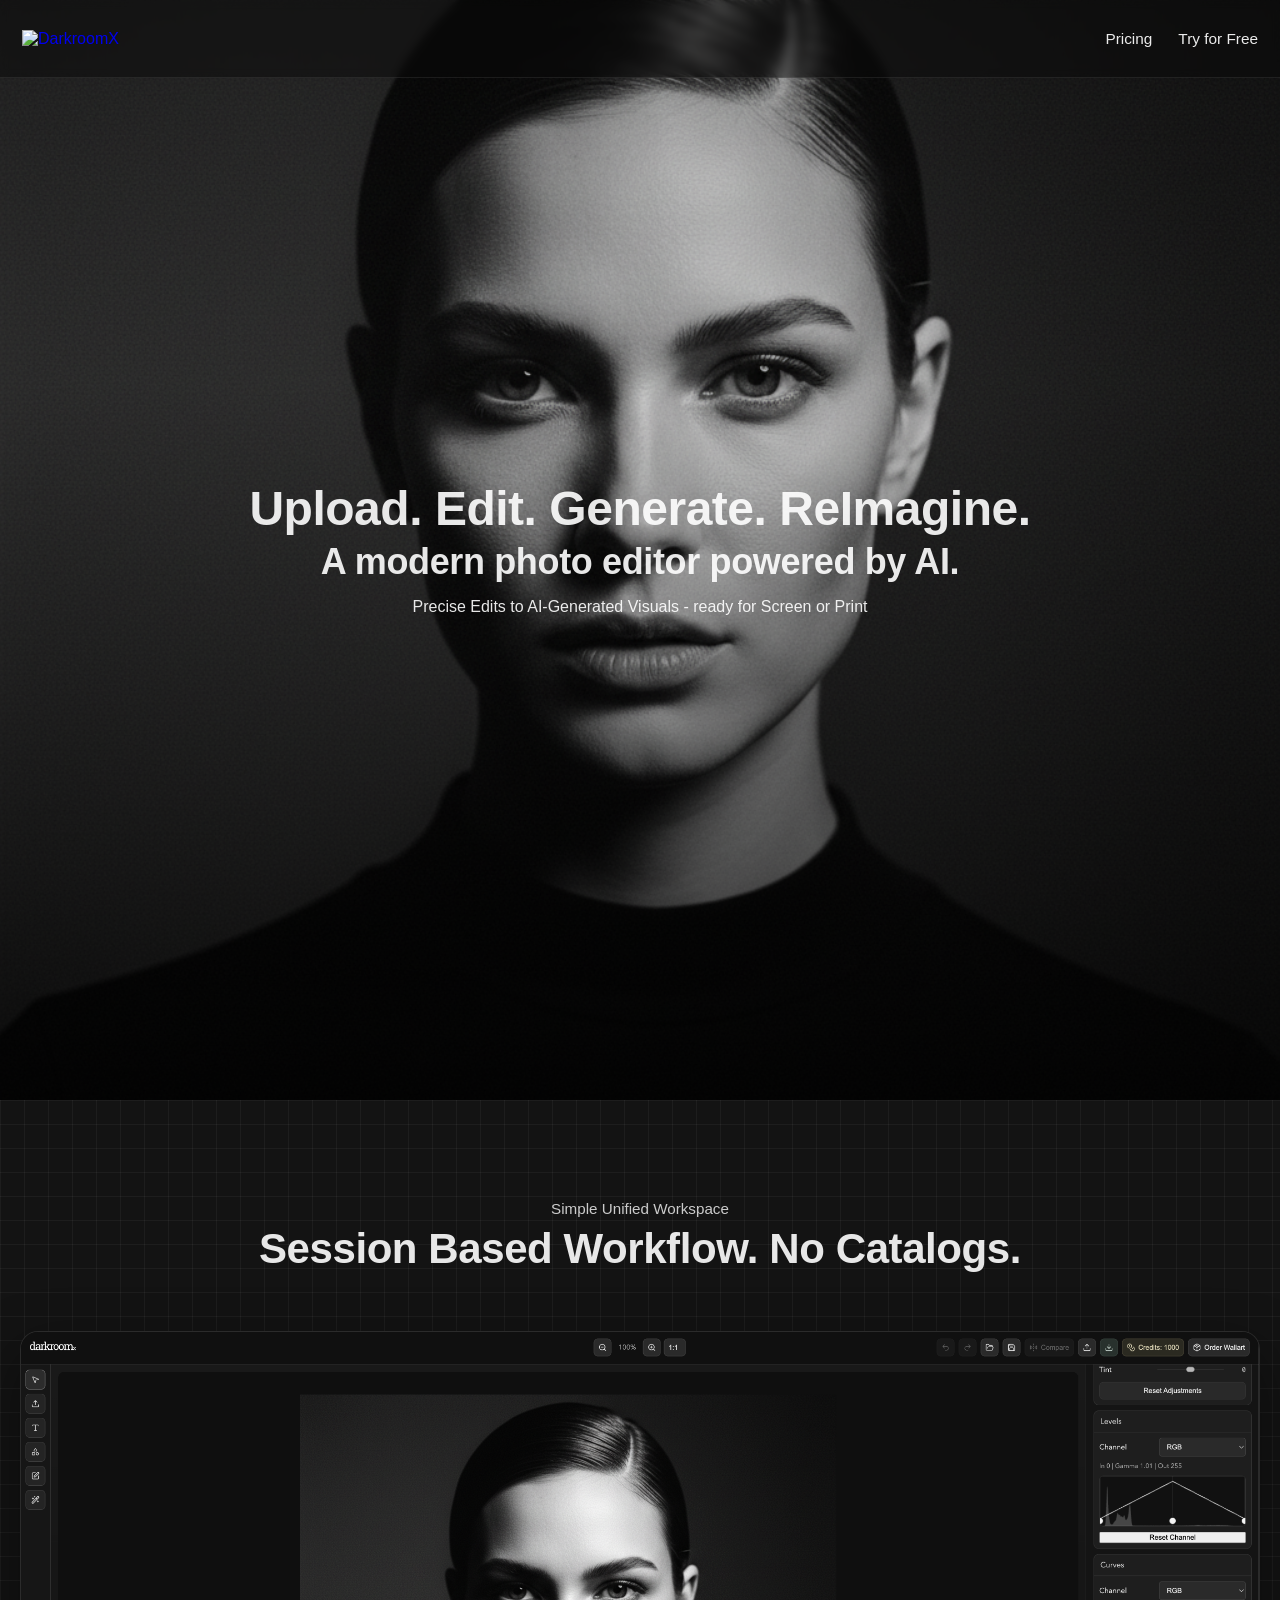
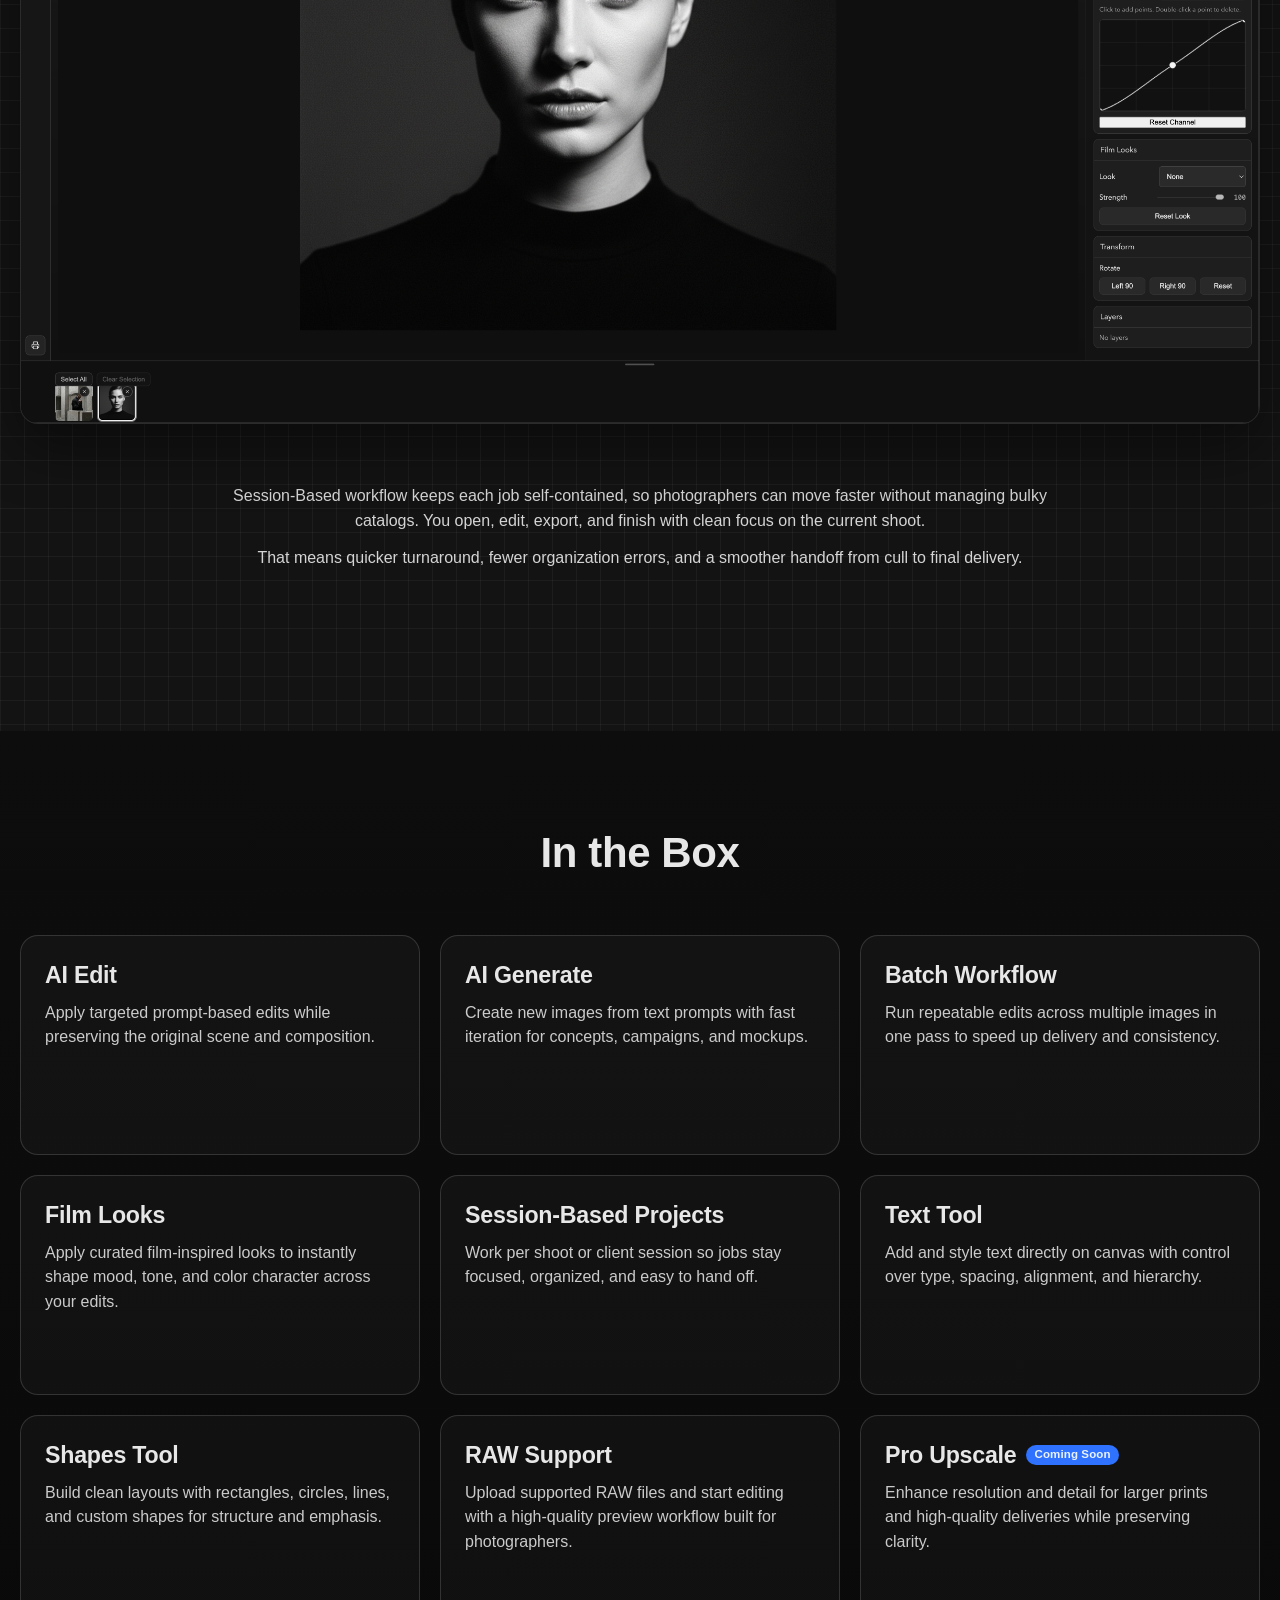
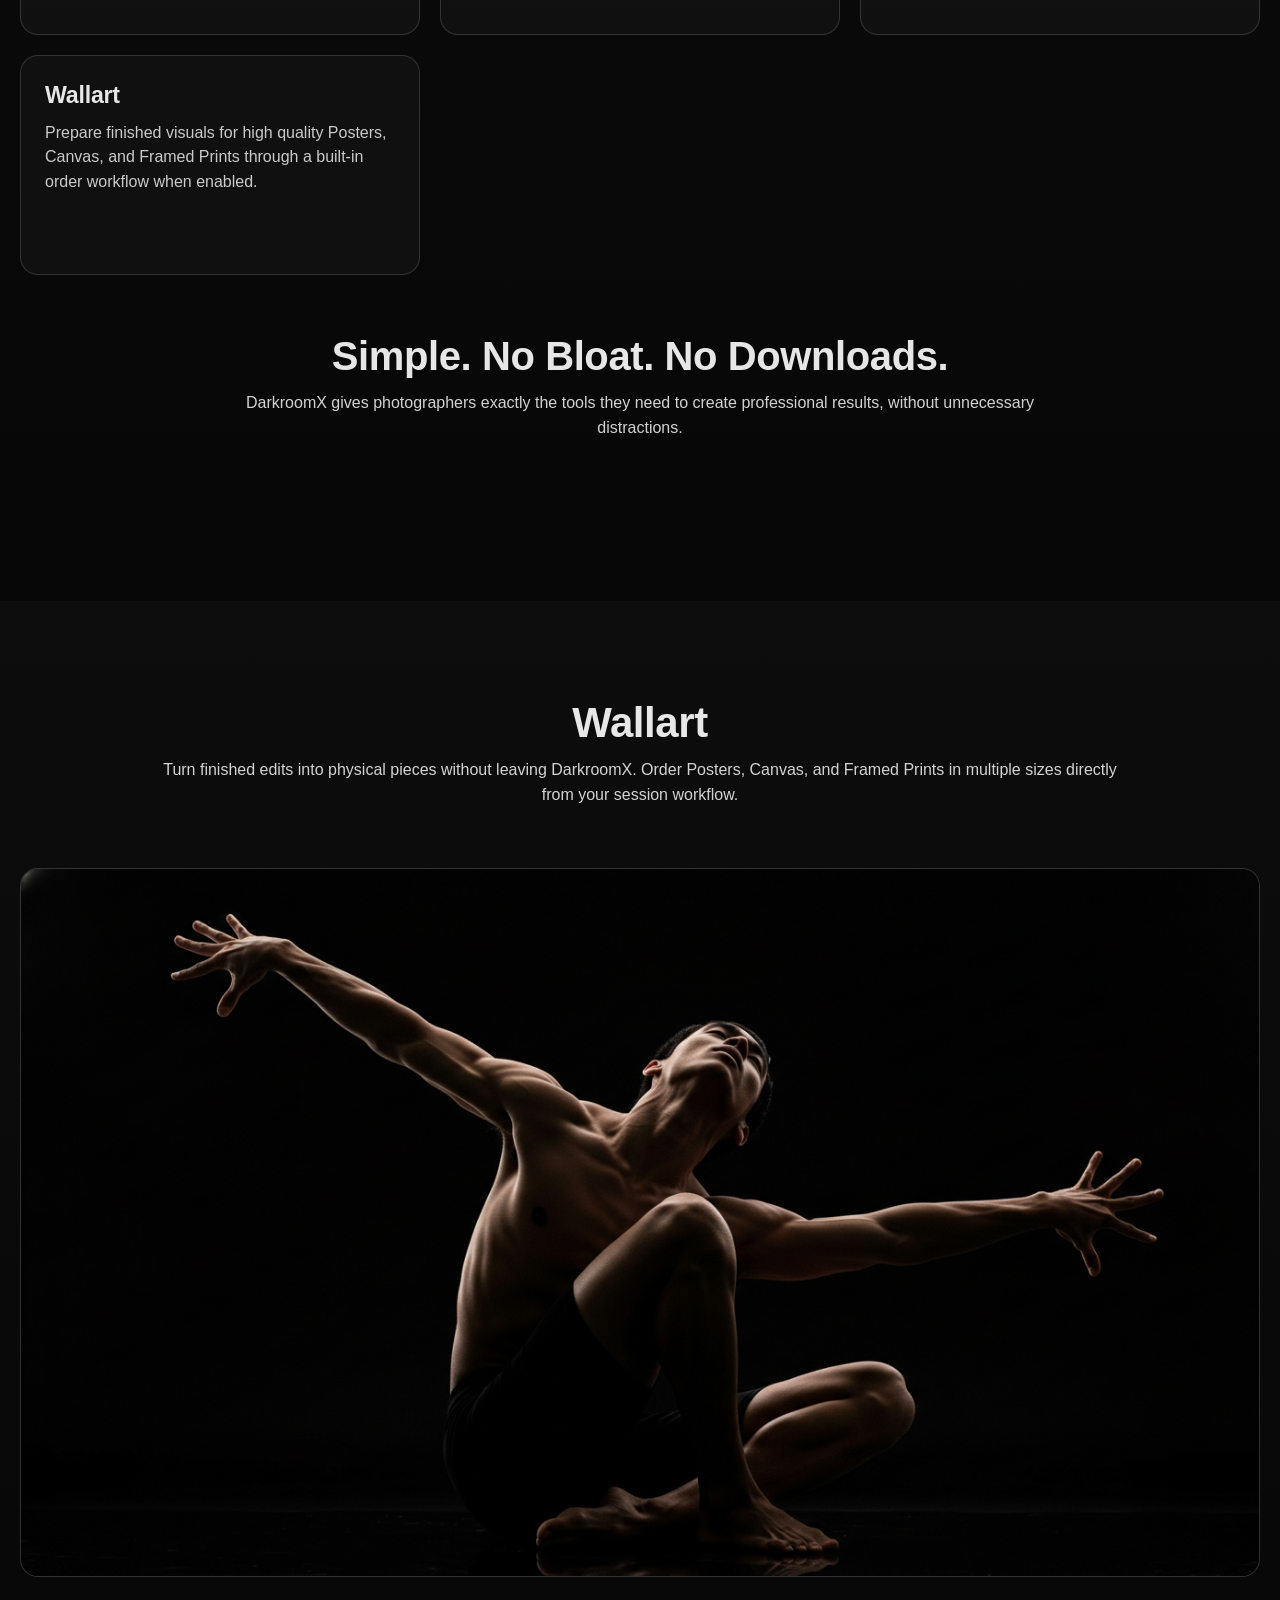
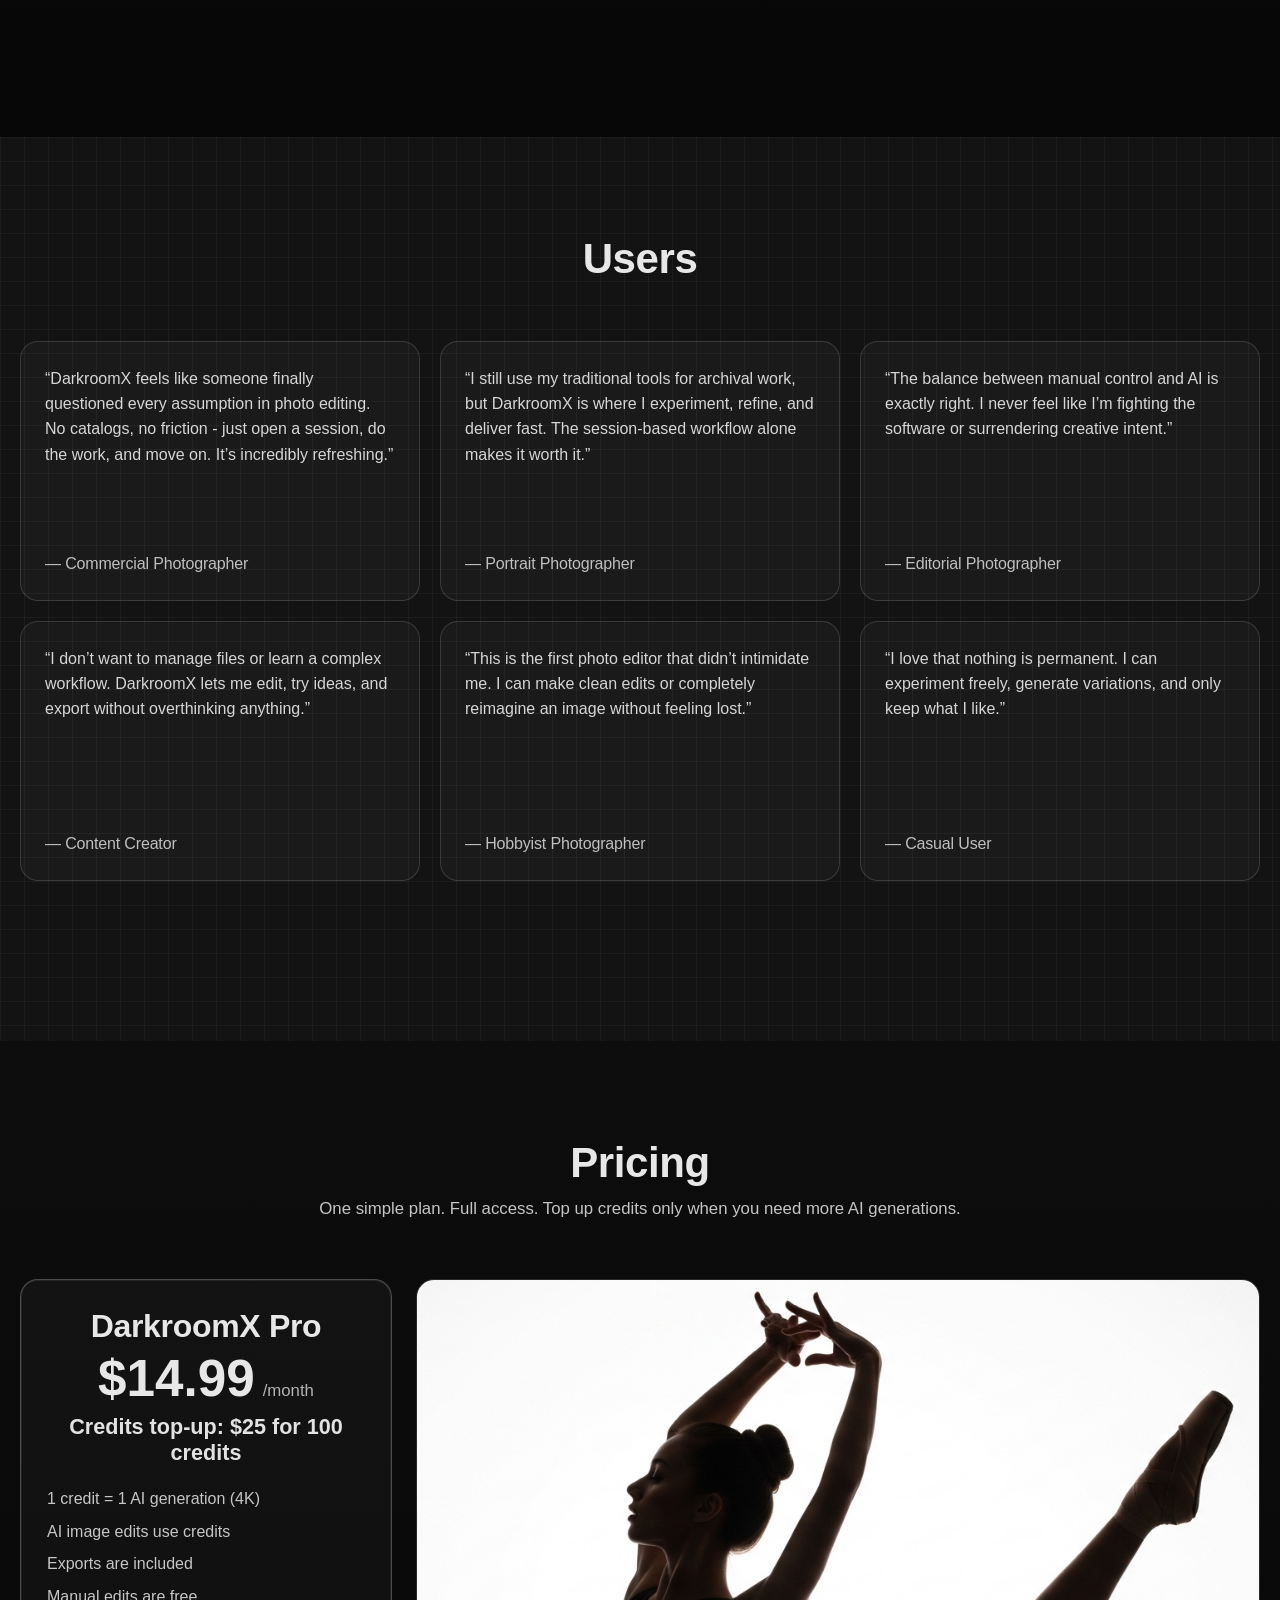
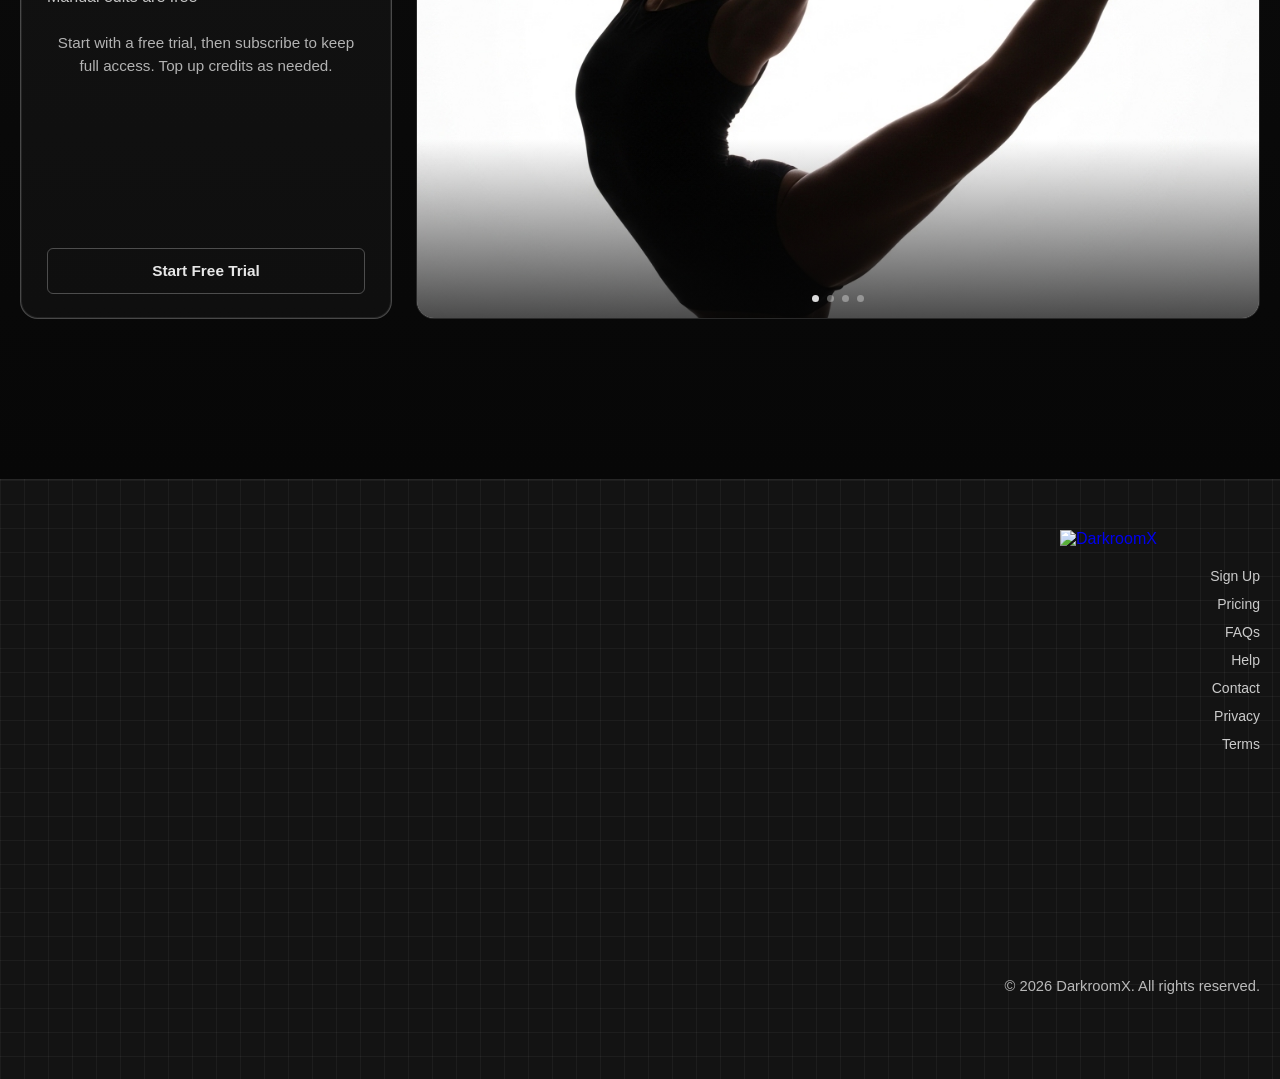
==== commit 437a2cd2: "Rename feature card to Pro Upscale" ====
--- a/index.html
+++ b/index.html
@@ -116,7 +116,7 @@
             </article>
             <article class="landing-feature-card">
               <div class="landing-feature-title-row">
-                <h3>Image Upscale</h3>
+                <h3>Pro Upscale</h3>
                 <span class="landing-feature-badge">Coming Soon</span>
               </div>
               <p>Enhance resolution and detail for larger prints and high-quality deliveries while preserving clarity.</p>
